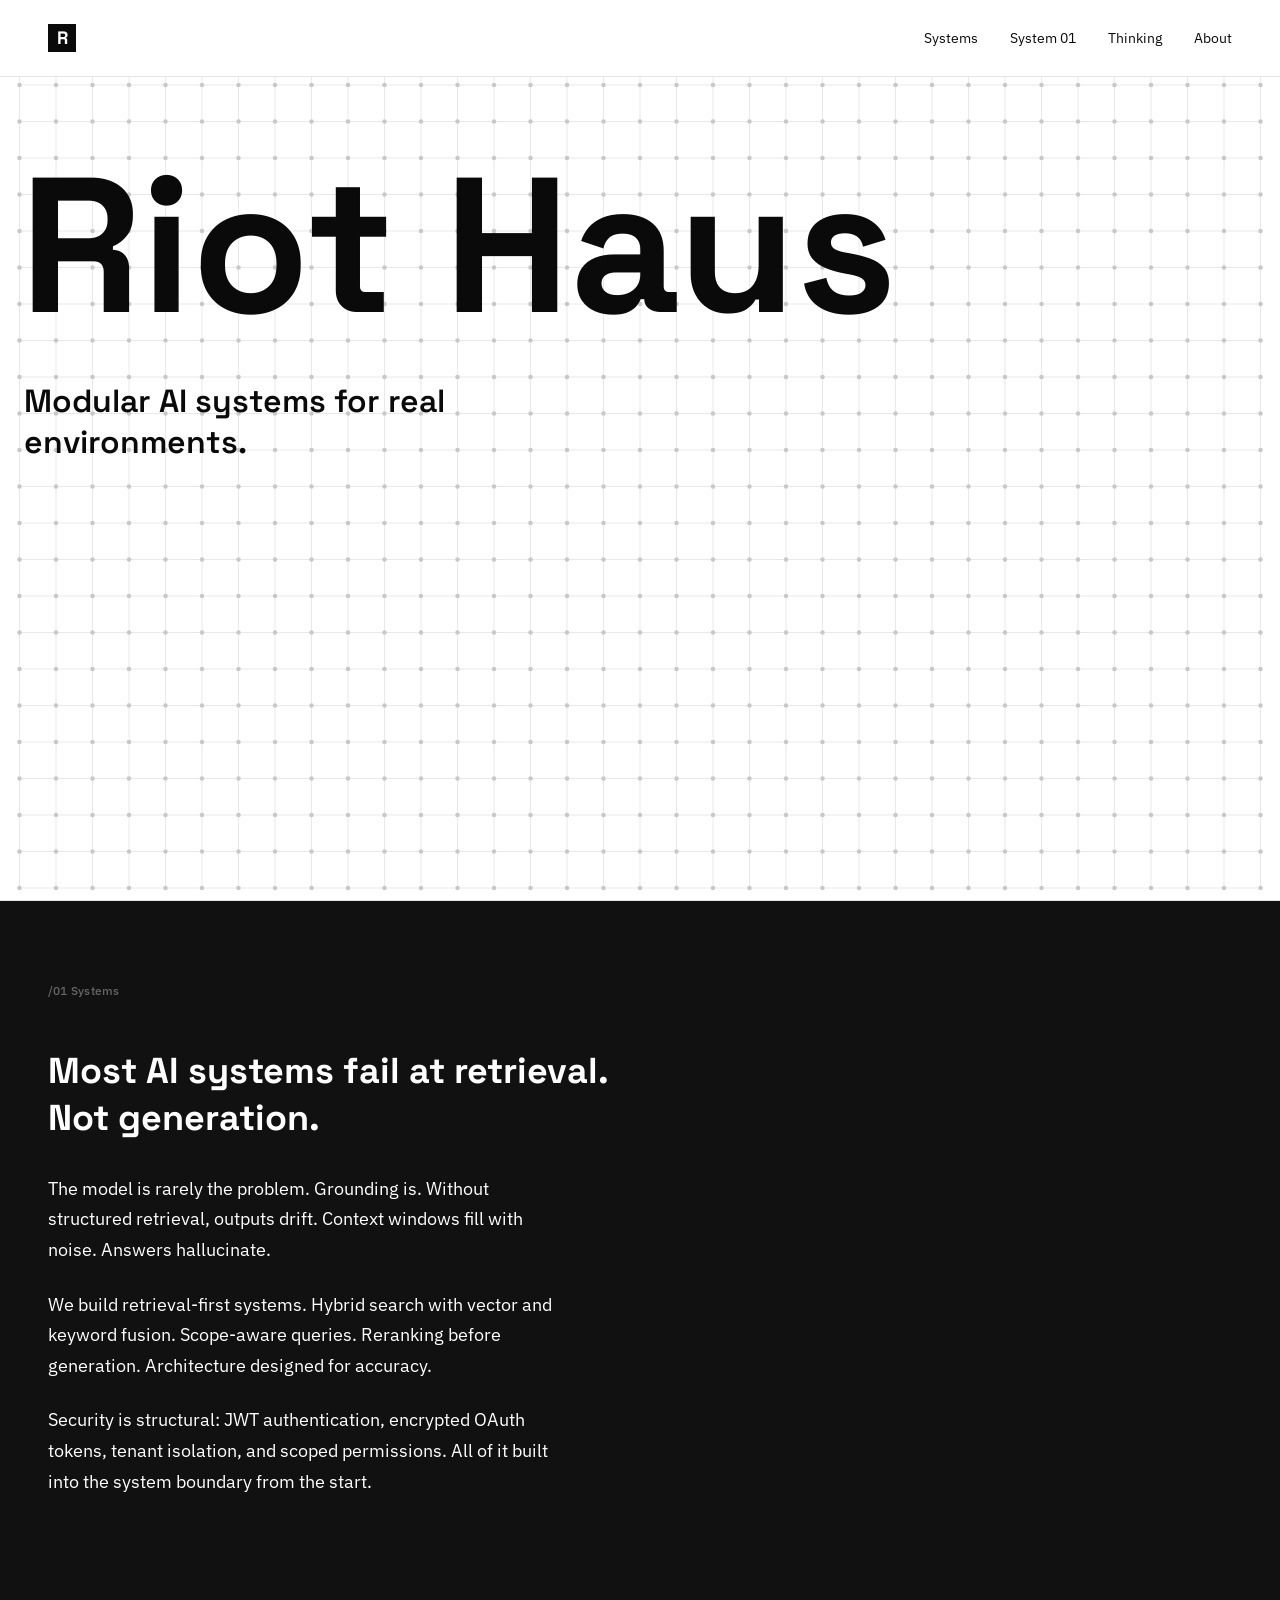
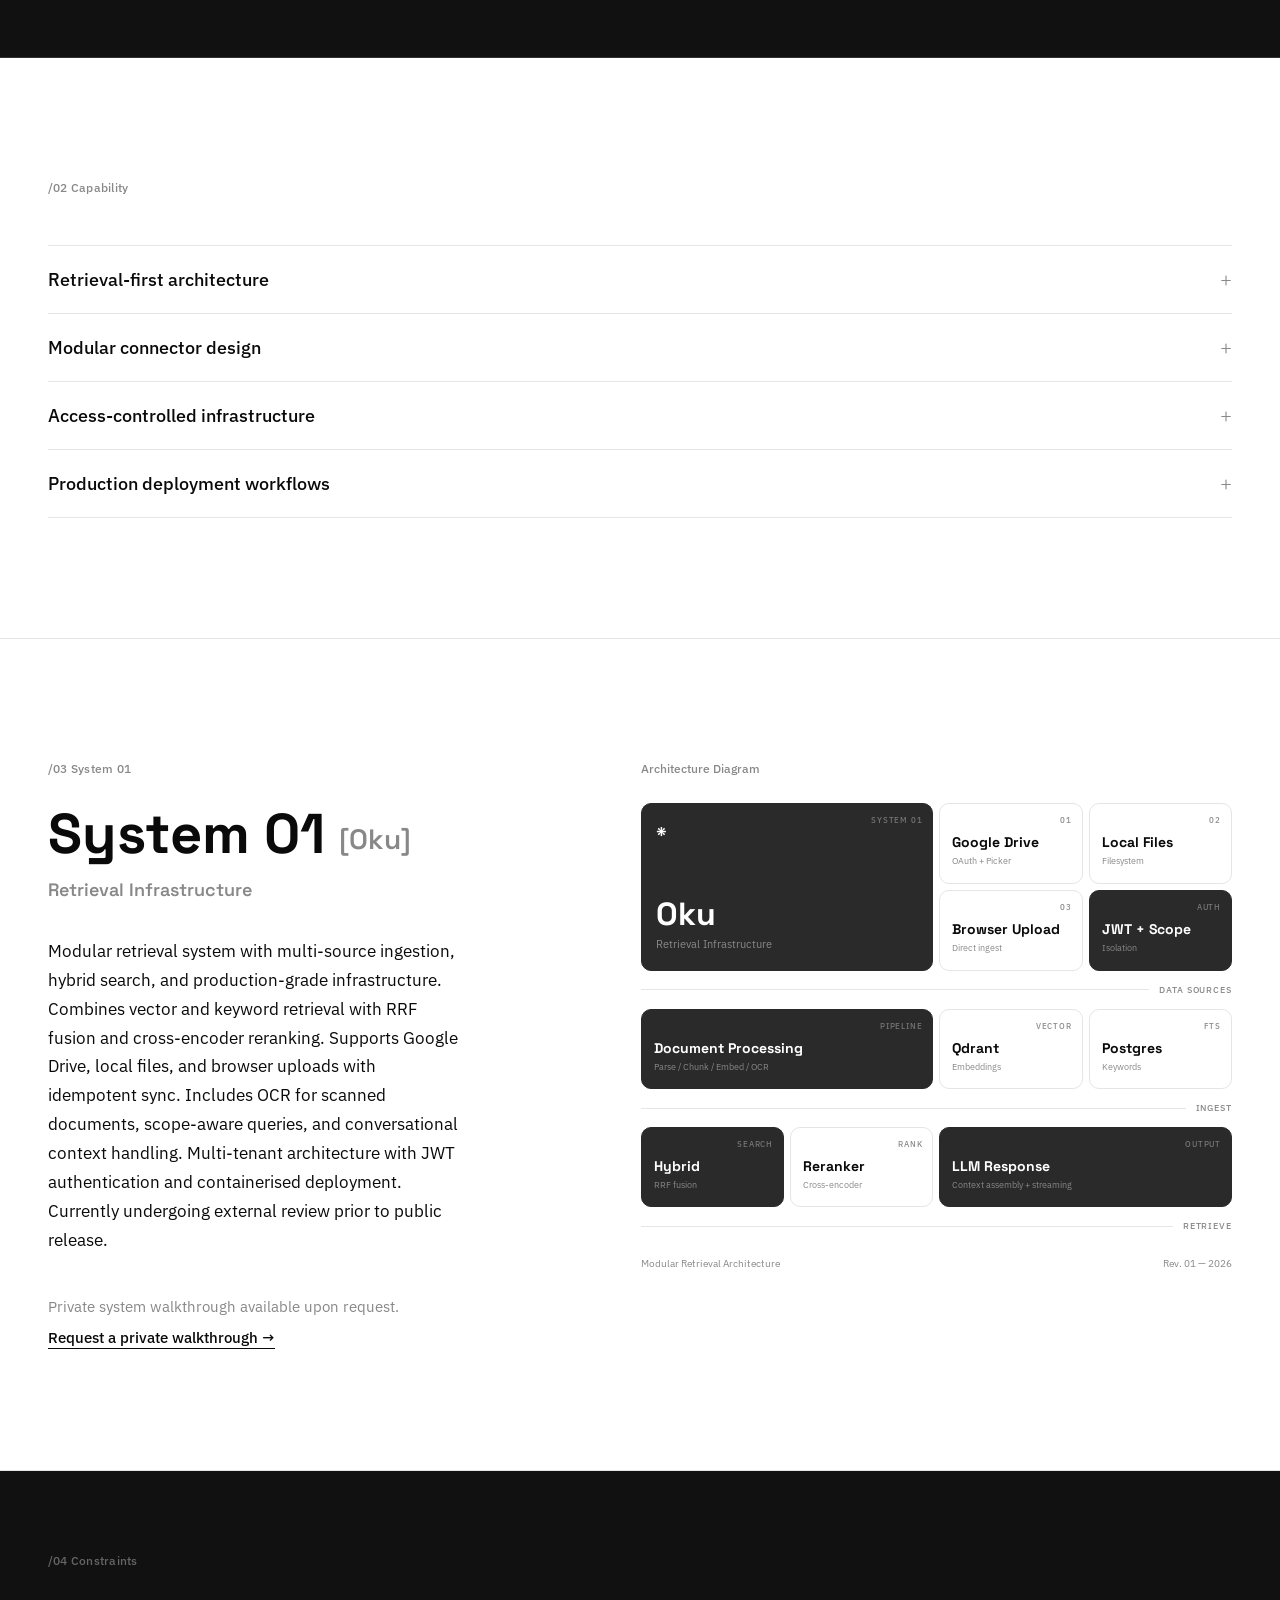
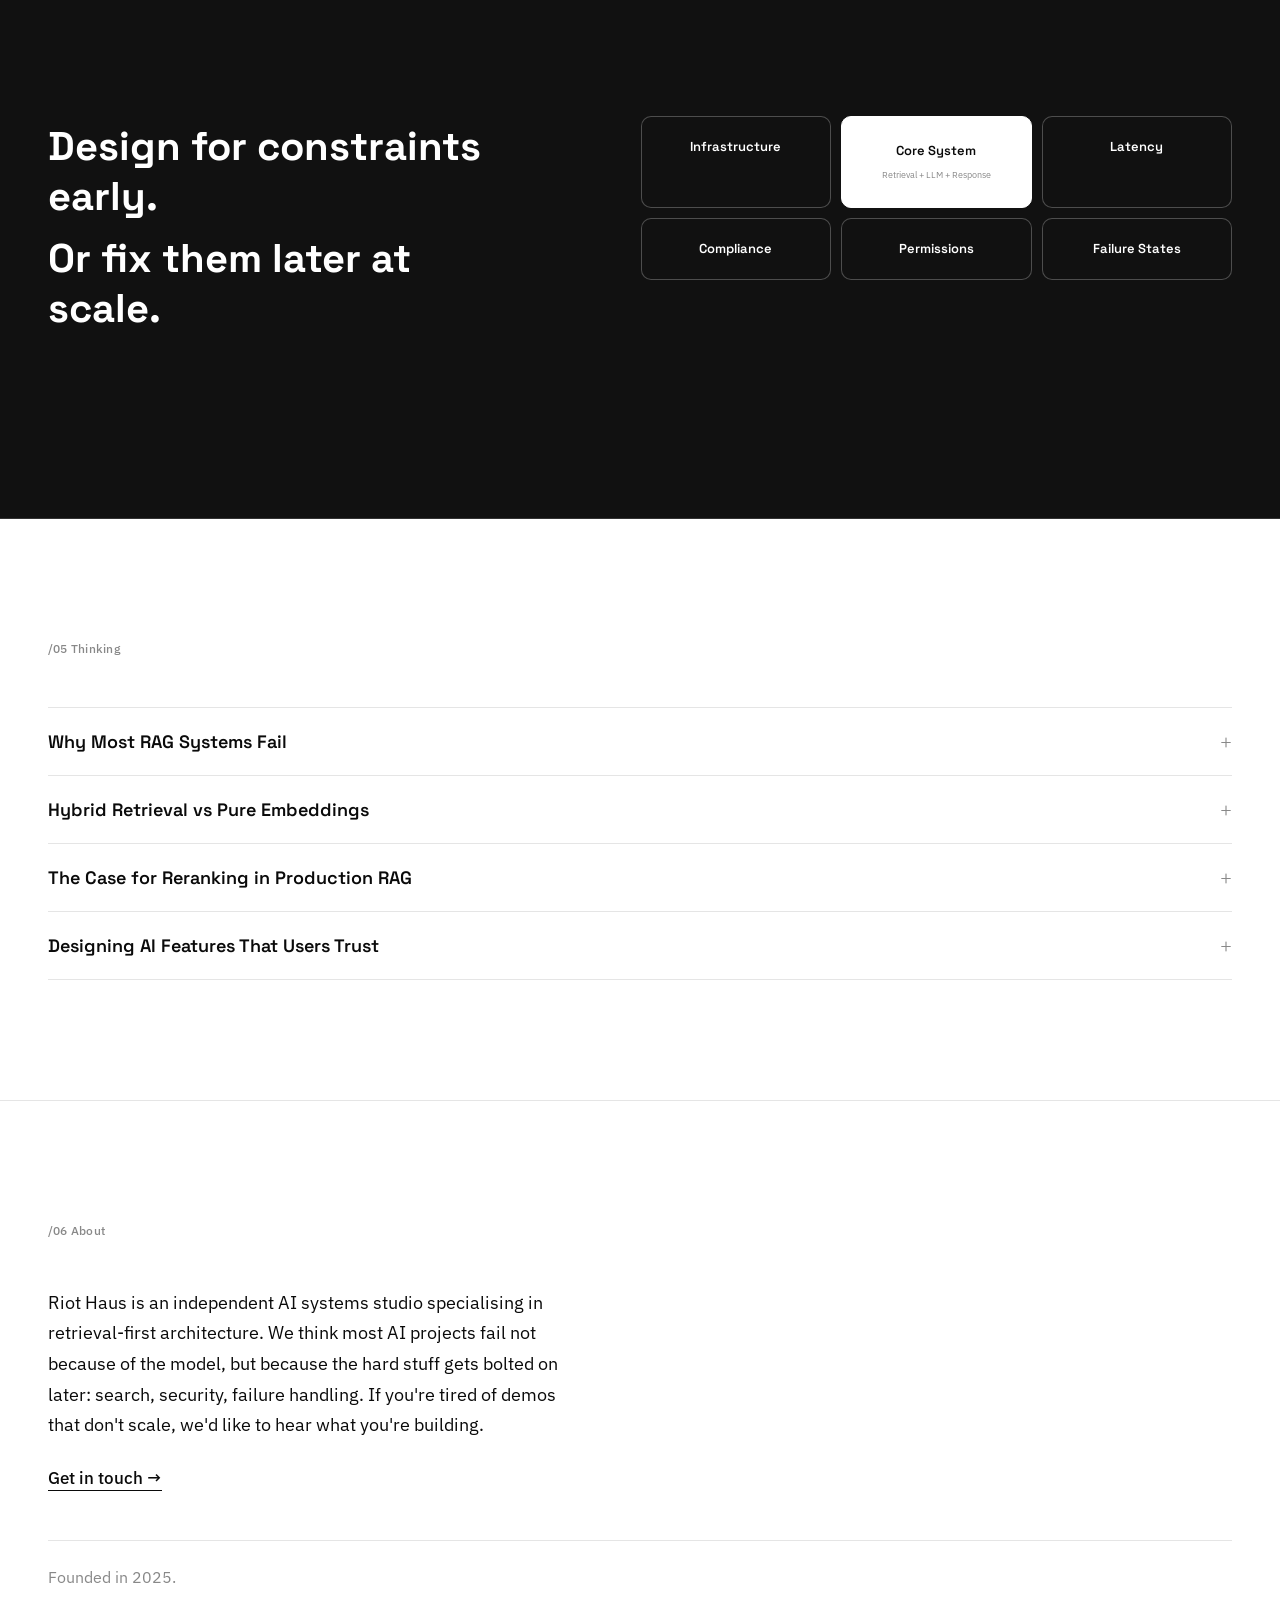
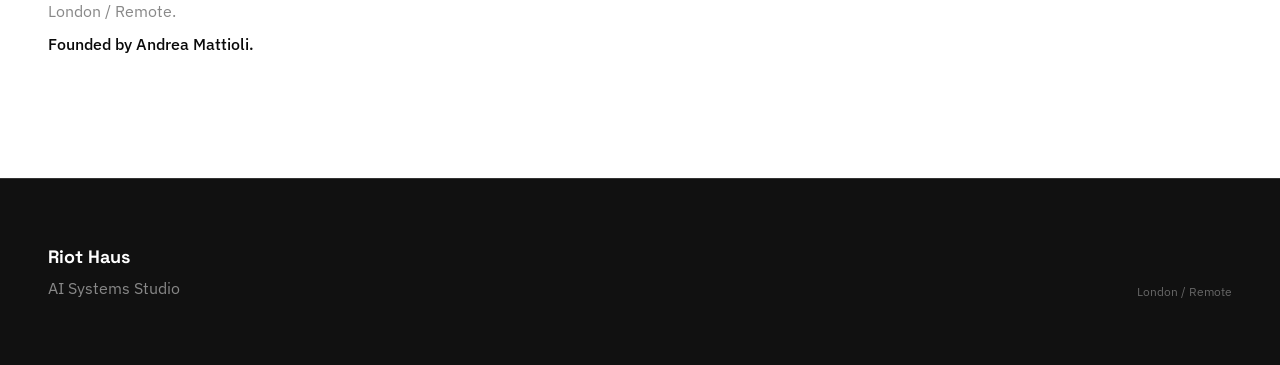
==== index.html @ 40be7f24 "Add logomark to mobile menu overlay Display the R logomark at the top of the fullscreen mobile menu." ====
<!DOCTYPE html>
<html lang="en">
<head>
    <meta charset="UTF-8">
    <meta name="viewport" content="width=device-width, initial-scale=1.0">
    <title>Riot Haus — AI Systems Studio</title>
    <meta name="description" content="Riot Haus is an independent AI systems studio focused on retrieval-first architecture and production deployment.">
    <link rel="icon" type="image/svg+xml" href="favicon.svg">
    <link rel="preconnect" href="https://fonts.googleapis.com">
    <link rel="preconnect" href="https://fonts.gstatic.com" crossorigin>
    <link href="https://fonts.googleapis.com/css2?family=IBM+Plex+Sans:wght@400;500&family=Space+Grotesk:wght@600;700&display=swap" rel="stylesheet">
    <style>
        *, *::before, *::after {
            margin: 0;
            padding: 0;
            box-sizing: border-box;
        }

        :root {
            --white: #ffffff;
            --off-white: #fafafa;
            --black: #0a0a0a;
            --dark: #111111;
            --gray-light: #e5e5e5;
            --gray-mid: #888888;
            --gray-dark: #666666;
            --font-headline: 'Space Grotesk', sans-serif;
            --font-body: 'IBM Plex Sans', sans-serif;
        }

        html {
            font-size: 16px;
            -webkit-font-smoothing: antialiased;
            -moz-osx-font-smoothing: grayscale;
        }

        body {
            font-family: var(--font-body);
            font-weight: 400;
            line-height: 1.6;
            color: var(--black);
            background: var(--white);
            -webkit-tap-highlight-color: transparent;
        }

        /* Navigation */
        nav {
            position: fixed;
            top: 0;
            left: 0;
            right: 0;
            z-index: 100;
            display: flex;
            justify-content: space-between;
            align-items: center;
            padding: 24px 48px;
            background: var(--white);
            border-bottom: 1px solid var(--gray-light);
        }

        .nav-logo {
            text-decoration: none;
            display: flex;
            align-items: center;
        }

        .nav-logo-icon {
            display: flex;
            align-items: center;
            justify-content: center;
            width: 28px;
            height: 28px;
            background: var(--black);
            color: var(--white);
            font-family: var(--font-headline);
            font-weight: 700;
            font-size: 1.125rem;
        }

        .nav-links {
            display: flex;
            gap: 32px;
        }

        .nav-links a {
            font-family: var(--font-body);
            font-weight: 400;
            font-size: 0.875rem;
            color: var(--black);
            text-decoration: none;
            position: relative;
        }

        .nav-links a::after {
            content: '';
            position: absolute;
            bottom: -2px;
            left: 0;
            width: 0;
            height: 1px;
            background: var(--black);
            transition: width 0.2s ease;
        }

        .nav-links a:hover::after {
            width: 100%;
        }

        /* Hamburger Menu */
        .nav-burger {
            display: none;
            flex-direction: column;
            justify-content: center;
            gap: 5px;
            width: 24px;
            height: 24px;
            cursor: pointer;
            z-index: 101;
        }

        .nav-burger span {
            display: block;
            width: 100%;
            height: 2px;
            background: var(--black);
            transition: transform 0.2s ease, opacity 0.2s ease;
        }

        .nav-burger.is-open span:nth-child(1) {
            transform: rotate(45deg) translate(5px, 5px);
        }

        .nav-burger.is-open span:nth-child(2) {
            opacity: 0;
        }

        .nav-burger.is-open span:nth-child(3) {
            transform: rotate(-45deg) translate(5px, -5px);
        }

        .nav-links-logo {
            display: none;
        }

        /* Sections */
        section {
            padding: 120px 48px;
        }

        .section-light {
            background: var(--white);
            color: var(--black);
        }

        .section-dark {
            background: var(--dark);
            color: var(--white);
            padding: 80px 48px;
        }

        .section-dark--systems {
            padding-bottom: 160px;
        }

        .section-number {
            font-family: var(--font-body);
            font-size: 0.75rem;
            font-weight: 500;
            color: var(--gray-mid);
            margin-bottom: 48px;
            letter-spacing: 0.02em;
        }

        .section-dark .section-number {
            color: var(--gray-dark);
        }

        /* Hero */
        .hero {
            min-height: 100vh;
            padding-top: 160px;
            padding-left: 24px;
            padding-right: 24px;
            padding-bottom: 120px;
            display: flex;
            flex-direction: column;
            justify-content: flex-start;
            position: relative;
            overflow: hidden;
        }

        .dot-grid {
            position: absolute;
            inset: 0;
            width: 100%;
            height: 100%;
            pointer-events: none;
            z-index: 0;
        }

        .dot-grid canvas {
            width: 100%;
            height: 100%;
        }

        .hero-content {
            position: relative;
            z-index: 1;
        }

        .hero-title {
            font-family: var(--font-headline);
            font-weight: 700;
            font-size: clamp(4.5rem, 15vw, 12rem);
            line-height: 0.9;
            margin-bottom: 48px;
            margin-left: -4px;
        }

        .hero-subtitle {
            font-family: var(--font-headline);
            font-weight: 600;
            font-size: clamp(1.25rem, 2.5vw, 2rem);
            line-height: 1.3;
            max-width: 540px;
        }

        /* Section titles */
        .section-title {
            font-family: var(--font-headline);
            font-weight: 700;
            font-size: clamp(1.75rem, 3vw, 2.25rem);
            line-height: 1.3;
            margin-bottom: 32px;
            max-width: 600px;
        }

        .section-text {
            font-size: 1.125rem;
            line-height: 1.7;
            max-width: 520px;
            margin-bottom: 24px;
        }

        .section-text:last-child {
            margin-bottom: 0;
        }

        /* Divider */
        .divider {
            width: 100%;
            height: 1px;
            background: var(--gray-light);
        }

        .divider-dark {
            background: #333;
        }

        /* Capability list / Accordion */
        .capability-list {
            list-style: none;
            display: flex;
            flex-direction: column;
        }

        .capability-item {
            border-bottom: 1px solid var(--gray-light);
        }

        .capability-item:first-child {
            border-top: 1px solid var(--gray-light);
        }

        .capability-header {
            display: flex;
            justify-content: space-between;
            align-items: center;
            padding: 20px 0;
            cursor: pointer;
            font-family: var(--font-body);
            font-size: 1.125rem;
            font-weight: 500;
            color: var(--black);
            background: none;
            border: none;
            width: 100%;
            text-align: left;
        }

        .capability-header:hover {
            color: var(--gray-dark);
        }

        .capability-toggle {
            font-family: var(--font-body);
            font-size: 1.25rem;
            font-weight: 300;
            color: var(--gray-mid);
            transition: transform 0.2s ease;
        }

        .capability-item.is-open .capability-toggle {
            transform: rotate(45deg);
        }

        .capability-content {
            max-height: 0;
            overflow: hidden;
            transition: max-height 0.3s ease;
        }

        .capability-item.is-open .capability-content {
            max-height: 200px;
        }

        .capability-text {
            padding-bottom: 20px;
            max-width: 560px;
        }

        .capability-text p {
            font-family: var(--font-body);
            font-size: 1.125rem;
            font-weight: 400;
            color: var(--gray-dark);
            line-height: 1.6;
            margin-bottom: 8px;
        }

        .capability-text p:last-child {
            margin-bottom: 0;
        }

        /* System 01 */
        .system-section {
            display: grid;
            grid-template-columns: 1fr 1.2fr;
            gap: 100px;
            align-items: flex-start;
        }

        .system-content {
            padding-top: 0;
        }

        .system-content .section-number {
            margin-bottom: 24px;
        }

        .system-header {
            margin-bottom: 16px;
        }

        .system-label {
            font-family: var(--font-body);
            font-size: 0.875rem;
            font-weight: 500;
            color: var(--gray-mid);
            margin-bottom: 8px;
        }

        .system-title {
            font-family: var(--font-headline);
            font-weight: 700;
            font-size: clamp(2.5rem, 5vw, 3.5rem);
            line-height: 1.1;
        }

        .system-title-tag {
            font-weight: 600;
            font-size: 0.5em;
            color: var(--gray-mid);
            vertical-align: middle;
        }

        .system-subtitle {
            font-family: var(--font-headline);
            font-weight: 600;
            font-size: 1.125rem;
            color: var(--gray-mid);
            margin-top: 12px;
        }

        .system-description {
            font-size: 1.0625rem;
            line-height: 1.7;
            max-width: 420px;
            margin-top: 32px;
        }

        /* Architecture Diagram */
        .architecture {
            margin: 0;
        }

        .architecture-label {
            font-family: var(--font-body);
            font-size: 0.75rem;
            font-weight: 500;
            color: var(--gray-mid);
            margin-bottom: 24px;
        }

        .architecture-diagram {
            display: grid;
            grid-template-columns: 1fr 1fr 1fr 1fr;
            grid-template-rows: auto auto auto auto auto auto auto;
            gap: 6px;
            width: 100%;
        }

        .arch-module {
            border: 1.5px solid var(--gray-light);
            padding: 14px 12px;
            display: flex;
            flex-direction: column;
            justify-content: space-between;
            min-height: 80px;
            background: var(--white);
            border-radius: 10px;
            position: relative;
            transition: box-shadow 0.2s ease;
        }

        .arch-module:hover {
            box-shadow: 0 3px 8px rgba(0, 0, 0, 0.38);
        }

        .arch-module-header {
            font-family: var(--font-body);
            font-size: 0.5rem;
            font-weight: 500;
            text-transform: uppercase;
            letter-spacing: 0.1em;
            color: var(--gray-mid);
            position: absolute;
            top: 10px;
            right: 10px;
        }

        .arch-module-title {
            font-family: var(--font-headline);
            font-size: 0.875rem;
            font-weight: 700;
            line-height: 1.2;
            margin-top: auto;
        }

        .arch-module-sub {
            font-family: var(--font-body);
            font-size: 0.5625rem;
            color: var(--gray-mid);
            margin-top: 3px;
        }

        .arch-module--accent {
            background: #2a2a2a;
            color: var(--white);
            border-color: #2a2a2a;
        }

        .arch-module--accent .arch-module-header {
            color: #777;
        }

        .arch-module--accent .arch-module-sub {
            color: #888;
        }

        .arch-module--dark {
            background: #2a2a2a;
            color: var(--white);
            border-color: #2a2a2a;
        }

        .arch-module--dark .arch-module-header {
            color: #777;
        }

        .arch-module--dark .arch-module-sub {
            color: #888;
        }

        /* Tooltip for architecture modules */
        .arch-module[data-tooltip] {
            cursor: pointer;
        }

        .arch-module[data-tooltip]::after {
            content: attr(data-tooltip);
            position: absolute;
            bottom: calc(100% + 8px);
            left: 50%;
            transform: translateX(-50%);
            background: var(--black);
            color: var(--white);
            font-family: var(--font-body);
            font-size: 0.6875rem;
            font-weight: 400;
            line-height: 1.4;
            padding: 10px 12px;
            border-radius: 6px;
            width: max-content;
            max-width: 220px;
            opacity: 0;
            visibility: hidden;
            transition: opacity 0.2s ease, visibility 0.2s ease;
            z-index: 10;
            pointer-events: none;
            box-shadow: 0 3px 8px rgba(0, 0, 0, 0.38);
        }

        .arch-module[data-tooltip]:hover::after {
            opacity: 1;
            visibility: visible;
        }

        .arch-module--wide {
            grid-column: span 2;
        }

        .arch-module--tall {
            grid-row: span 2;
            min-height: 168px;
        }

        .arch-module--feature {
            grid-column: span 2;
            grid-row: span 2;
            min-height: 168px;
            padding: 16px 14px;
        }

        .arch-module--feature .arch-module-detail {
            font-family: var(--font-headline);
            font-size: 1.25rem;
            font-weight: 700;
            position: absolute;
            top: 14px;
            left: 14px;
        }

        .arch-module--feature .arch-module-title {
            font-size: 2rem;
            line-height: 1;
        }

        .arch-module--feature .arch-module-sub {
            font-size: 0.6875rem;
            margin-top: 6px;
        }

        .arch-flow {
            display: flex;
            align-items: center;
            justify-content: flex-end;
            font-family: var(--font-body);
            font-size: 0.5625rem;
            font-weight: 500;
            text-transform: uppercase;
            letter-spacing: 0.1em;
            color: var(--gray-mid);
            grid-column: span 4;
            padding: 6px 0;
            gap: 10px;
        }

        .arch-flow::before {
            content: '';
            flex: 1;
            height: 1px;
            background: var(--gray-light);
        }

        .architecture-meta {
            display: flex;
            justify-content: space-between;
            align-items: center;
            margin-top: 16px;
            width: 100%;
        }

        .architecture-meta span {
            font-family: var(--font-body);
            font-size: 0.625rem;
            font-weight: 400;
            color: var(--gray-mid);
        }

        .system-cta {
            margin-top: 40px;
        }

        .system-cta p {
            font-size: 0.9375rem;
            color: var(--gray-mid);
            margin-bottom: 6px;
        }

        .system-cta a {
            font-family: var(--font-body);
            font-size: 0.9375rem;
            font-weight: 500;
            color: var(--black);
            text-decoration: none;
            position: relative;
        }

        .system-cta a::after {
            content: '';
            position: absolute;
            bottom: -2px;
            left: 0;
            width: 100%;
            height: 1px;
            background: var(--black);
        }

        .system-cta a:hover {
            color: var(--gray-dark);
        }

        /* Constraints Section */
        .constraints-section {
            display: grid;
            grid-template-columns: 1fr 1.2fr;
            gap: 100px;
            align-items: center;
            min-height: 420px;
        }

        .constraints-text {
            padding-right: 20px;
        }

        .constraints-headline {
            font-family: var(--font-headline);
            font-weight: 700;
            font-size: clamp(1.75rem, 3.5vw, 2.5rem);
            line-height: 1.25;
            color: #fff;
        }

        .constraints-headline span {
            display: block;
            margin-top: 12px;
        }

        /* Constraints Diagram */
        .constraints-diagram {
            position: relative;
            width: 100%;
        }

        .constraints-grid {
            display: grid;
            grid-template-columns: 1fr 1fr 1fr;
            grid-template-rows: auto auto;
            gap: 10px 10px;
            position: relative;
            margin-bottom: 60px;
        }

        .constraint-box {
            border: 1.5px solid rgba(255, 255, 255, 0.25);
            padding: 20px 14px;
            text-align: center;
            background: var(--dark);
            border-radius: 10px;
            position: relative;
            z-index: 1;
        }

        .constraint-box--core {
            border: 1.5px solid var(--white);
            padding: 24px 18px;
            background: var(--white);
        }

        .constraint-box--core .constraint-label {
            color: var(--black);
        }

        .constraint-box--core .constraint-sub {
            color: var(--gray-mid);
        }

        .constraint-label {
            font-family: var(--font-headline);
            font-weight: 600;
            font-size: 0.8125rem;
            color: #fff;
        }

        .constraint-sub {
            font-family: var(--font-body);
            font-size: 0.5625rem;
            color: rgba(255, 255, 255, 0.4);
            margin-top: 6px;
        }

        /* Tooltip for constraint boxes */
        .constraint-box[data-tooltip] {
            cursor: pointer;
        }

        .constraint-box[data-tooltip]::after {
            content: attr(data-tooltip);
            position: absolute;
            top: 100%;
            left: 0;
            right: 0;
            margin-top: 24px;
            background: transparent;
            color: var(--white);
            font-family: var(--font-body);
            font-size: 0.6875rem;
            font-weight: 400;
            line-height: 1.6;
            text-align: center;
            padding: 0;
            width: auto;
            max-width: 420px;
            margin-left: auto;
            margin-right: auto;
            opacity: 0;
            visibility: hidden;
            transition: opacity 0.2s ease, visibility 0.2s ease;
            z-index: 10;
            pointer-events: none;
        }

        /* Position tooltips relative to grid, not individual boxes */
        .constraint-box {
            position: static;
        }

        .constraint-box[data-tooltip]:hover::after {
            opacity: 1;
            visibility: visible;
        }

        /* Grid positions */
        .constraint--infrastructure { grid-column: 1; grid-row: 1; }
        .constraint--core { grid-column: 2; grid-row: 1; }
        .constraint--latency { grid-column: 3; grid-row: 1; }
        .constraint--compliance { grid-column: 1; grid-row: 2; }
        .constraint--permissions { grid-column: 2; grid-row: 2; }
        .constraint--failure { grid-column: 3; grid-row: 2; }

        @media (max-width: 900px) {
            .constraints-section {
                grid-template-columns: 1fr;
                gap: 48px;
            }

            .constraints-text {
                padding-right: 0;
            }
        }


        /* Thinking */
        .thinking-list {
            list-style: none;
            display: flex;
            flex-direction: column;
        }

        .thinking-item {
            border-bottom: 1px solid var(--gray-light);
        }

        .thinking-item:first-child {
            border-top: 1px solid var(--gray-light);
        }

        .thinking-header {
            display: flex;
            justify-content: space-between;
            align-items: center;
            padding: 20px 0;
            cursor: pointer;
            font-family: var(--font-headline);
            font-size: 1.125rem;
            font-weight: 600;
            color: var(--black);
            background: none;
            border: none;
            width: 100%;
            text-align: left;
        }

        .thinking-header:hover {
            color: var(--gray-dark);
        }

        .thinking-toggle {
            font-family: var(--font-body);
            font-size: 1.25rem;
            font-weight: 300;
            color: var(--gray-mid);
            transition: transform 0.2s ease;
        }

        .thinking-item.is-open .thinking-toggle {
            transform: rotate(45deg);
        }

        .thinking-content {
            max-height: 0;
            overflow: hidden;
            transition: max-height 0.3s ease;
        }

        .thinking-item.is-open .thinking-content {
            max-height: 300px;
        }

        .thinking-text {
            padding-bottom: 24px;
            max-width: 560px;
        }

        .thinking-text p {
            font-family: var(--font-body);
            font-size: 1.125rem;
            font-weight: 400;
            color: var(--gray-dark);
            line-height: 1.6;
            margin-bottom: 16px;
        }

        .thinking-cta {
            display: inline-block;
            font-family: var(--font-body);
            font-size: 1rem;
            font-weight: 500;
            color: var(--black);
            text-decoration: none;
            position: relative;
        }

        .thinking-cta::after {
            content: '';
            position: absolute;
            bottom: -2px;
            left: 0;
            width: 100%;
            height: 1px;
            background: var(--black);
        }

        .thinking-cta:hover {
            color: var(--gray-dark);
        }

        /* About */
        .about-text {
            font-size: 1.125rem;
            line-height: 1.7;
            max-width: 520px;
            margin-bottom: 24px;
        }

        .about-cta {
            margin-top: 24px;
        }

        .about-cta a {
            font-family: var(--font-body);
            font-size: 1.0625rem;
            font-weight: 500;
            color: var(--black);
            text-decoration: none;
            position: relative;
        }

        .about-cta a::after {
            content: '';
            position: absolute;
            bottom: -2px;
            left: 0;
            width: 100%;
            height: 1px;
            background: var(--black);
        }

        .about-cta a:hover {
            color: var(--gray-dark);
        }

        .about-meta {
            margin-top: 48px;
            padding-top: 24px;
            border-top: 1px solid var(--gray-light);
        }

        .about-meta p {
            font-size: 1rem;
            color: var(--gray-mid);
            margin-bottom: 8px;
        }

        .about-meta p:last-child {
            margin-bottom: 0;
            color: var(--black);
            font-weight: 500;
        }

        /* Footer */
        footer {
            background: var(--dark);
            color: var(--white);
            padding: 64px 48px;
            border-top: 1px solid #333;
        }

        .footer-content {
            display: flex;
            justify-content: space-between;
            align-items: flex-end;
        }

        .footer-brand {
            display: flex;
            flex-direction: column;
            gap: 4px;
        }

        .footer-title {
            font-family: var(--font-headline);
            font-weight: 700;
            font-size: 1.125rem;
        }

        .footer-subtitle {
            font-family: var(--font-body);
            font-size: 1rem;
            color: var(--gray-mid);
        }

        .footer-location {
            font-family: var(--font-body);
            font-size: 0.75rem;
            color: var(--gray-dark);
            margin-top: 8px;
        }

        .footer-tagline {
            font-family: var(--font-body);
            font-size: 0.75rem;
            color: var(--gray-dark);
        }

        /* Responsive - Tablet */
        @media (max-width: 768px) {
            nav {
                padding: 16px 20px;
            }

            .nav-burger {
                display: flex;
            }

            .nav-links {
                position: fixed;
                top: 0;
                left: 0;
                right: 0;
                bottom: 0;
                flex-direction: column;
                justify-content: center;
                align-items: center;
                gap: 32px;
                background: var(--white);
                opacity: 0;
                visibility: hidden;
                transition: opacity 0.3s ease, visibility 0.3s ease;
                z-index: 100;
            }

            .nav-links.is-open {
                opacity: 1;
                visibility: visible;
            }

            .nav-links-logo {
                display: flex;
                align-items: center;
                justify-content: center;
                width: 48px;
                height: 48px;
                background: var(--black);
                color: var(--white);
                font-family: var(--font-headline);
                font-weight: 700;
                font-size: 1.75rem;
                position: absolute;
                top: 40px;
            }

            .nav-links a {
                font-size: 3rem;
            }

            .nav-links a::after {
                display: none;
            }

            /* Hide asterisk on mobile */
            .arch-module--feature .arch-module-detail {
                display: none;
            }

            section {
                padding: 60px 20px;
            }

            .section-dark {
                padding: 50px 20px;
            }

            .section-dark--systems {
                padding-bottom: 80px;
            }

            .section-number {
                margin-bottom: 32px;
            }

            .hero {
                padding-top: 100px;
                padding-left: 20px;
                padding-right: 20px;
                padding-bottom: 60px;
                min-height: 100vh;
            }

            .hero-title {
                margin-bottom: 32px;
            }

            .system-section {
                grid-template-columns: 1fr;
                gap: 48px;
            }

            .system-content {
                padding-top: 0;
            }

            .system-description {
                max-width: 100%;
            }

            .architecture-diagram {
                grid-template-columns: 1fr 1fr;
                max-width: 100%;
            }

            .arch-module--wide,
            .arch-module--feature {
                grid-column: span 2;
            }

            .arch-module--tall,
            .arch-module--feature {
                grid-row: span 1;
                min-height: 100px;
            }

            .arch-module--feature .arch-module-title {
                font-size: 1.5rem;
            }

            .arch-flow {
                grid-column: span 2;
            }

            .architecture-meta {
                max-width: 100%;
            }

            /* Disable hover tooltips on mobile, enable click-based */
            .arch-module[data-tooltip]:hover::after,
            .constraint-box[data-tooltip]:hover::after {
                opacity: 0;
                visibility: hidden;
            }

            .arch-module[data-tooltip].tooltip-visible::after,
            .constraint-box[data-tooltip].tooltip-visible::after {
                opacity: 1;
                visibility: visible;
                z-index: 100;
            }

            /* Ensure tooltips aren't clipped */
            .constraints-diagram,
            .constraints-grid {
                overflow: visible;
            }

            /* More space for tooltips on mobile */
            .constraints-grid {
                margin-bottom: 80px;
            }

            .constraint-box[data-tooltip]::after {
                margin-top: 32px;
            }


            .thinking-header span:first-child {
                font-size: 1rem;
            }

            .capability-header {
                font-size: 1rem;
            }

            footer {
                padding: 40px 20px;
            }

            .footer-content {
                flex-direction: column;
                align-items: flex-start;
                gap: 16px;
            }
        }

        /* Responsive - Mobile */
        @media (max-width: 480px) {
            nav {
                padding: 14px 16px;
            }

            .nav-logo-icon {
                width: 24px;
                height: 24px;
                font-size: 0.9375rem;
            }

            .nav-links {
                gap: 12px;
            }

            .nav-links a {
                font-size: 2.5rem;
            }

            section {
                padding: 48px 16px;
            }

            .section-dark {
                padding: 40px 16px;
            }

            .hero {
                padding-top: 100px;
                padding-left: 16px;
                padding-right: 16px;
                padding-bottom: 48px;
                min-height: 100vh;
            }

            .hero-title {
                font-size: 3.5rem;
                margin-bottom: 24px;
            }

            .hero-subtitle {
                font-size: 1.125rem;
            }

            .section-title {
                font-size: 1.5rem;
            }

            .section-text {
                font-size: 0.9375rem;
            }

            .system-title {
                font-size: 2rem;
            }

            .system-description {
                font-size: 0.875rem;
            }

            .architecture-diagram {
                grid-template-columns: 1fr;
                gap: 4px;
            }

            .arch-module {
                min-height: 60px;
                padding: 12px 10px;
            }

            .arch-module--wide,
            .arch-module--feature {
                grid-column: span 1;
            }

            .arch-module--feature {
                min-height: 80px;
            }

            .arch-module--feature .arch-module-title {
                font-size: 1.25rem;
            }

            .arch-flow {
                grid-column: span 1;
                font-size: 0.5rem;
            }

            .constraints-headline {
                font-size: 1.5rem;
            }

            .constraints-grid {
                grid-template-columns: 1fr 1fr;
                grid-template-rows: auto auto auto;
                gap: 6px;
            }

            .constraint-box {
                padding: 14px 10px;
            }

            .constraint-label {
                font-size: 0.6875rem;
            }

            /* Mobile layout: Core System at top */
            .constraint--core {
                grid-column: 1 / -1;
                grid-row: 1;
            }

            .constraint--infrastructure {
                grid-column: 1;
                grid-row: 2;
            }

            .constraint--latency {
                grid-column: 2;
                grid-row: 2;
            }

            .constraint--compliance {
                grid-column: 1;
                grid-row: 3;
            }

            .constraint--permissions {
                grid-column: 2;
                grid-row: 3;
            }

            .constraint--failure {
                grid-column: 1 / -1;
                grid-row: 4;
            }

            .thinking-header {
                padding: 16px 0;
            }

            .thinking-header span:first-child {
                font-size: 0.9375rem;
            }

            /* Fix accordion - ensure it stays closed by default */
            .thinking-item.is-open .thinking-content {
                max-height: 400px;
            }

            .thinking-text p {
                font-size: 0.875rem;
            }

            .capability-header {
                padding: 16px 0;
                font-size: 0.9375rem;
            }

            .capability-text p {
                font-size: 0.875rem;
            }

            .about-text {
                font-size: 0.9375rem;
            }

            .about-meta p {
                font-size: 0.8125rem;
            }

            footer {
                padding: 32px 16px;
            }
        }
    </style>
</head>
<body>
    <nav>
        <a href="#" class="nav-logo"><span class="nav-logo-icon">R</span></a>
        <div class="nav-links">
            <span class="nav-links-logo">R</span>
            <a href="#systems">Systems</a>
            <a href="#system-01">System 01</a>
            <a href="#thinking">Thinking</a>
            <a href="#about">About</a>
        </div>
        <div class="nav-burger" onclick="toggleMobileMenu()">
            <span></span>
            <span></span>
            <span></span>
        </div>
    </nav>

    <section class="hero section-light">
        <div class="dot-grid">
            <canvas id="dotCanvas"></canvas>
        </div>
        <div class="hero-content">
            <h1 class="hero-title">Riot Haus</h1>
            <p class="hero-subtitle">Modular AI systems for real environments.</p>
        </div>
    </section>

    <div class="divider"></div>

    <section id="systems" class="section-dark section-dark--systems">
        <p class="section-number">/01 Systems</p>
        <h2 class="section-title">Most AI systems fail at retrieval.<br>Not generation.</h2>
        <p class="section-text">The model is rarely the problem. Grounding is. Without structured retrieval, outputs drift. Context windows fill with noise. Answers hallucinate.</p>
        <p class="section-text">We build retrieval-first systems. Hybrid search with vector and keyword fusion. Scope-aware queries. Reranking before generation. Architecture designed for accuracy.</p>
        <p class="section-text">Security is structural: JWT authentication, encrypted OAuth tokens, tenant isolation, and scoped permissions. All of it built into the system boundary from the start.</p>
    </section>

    <div class="divider divider-dark"></div>

    <section class="section-light">
        <p class="section-number">/02 Capability</p>
        <ul class="capability-list">
            <li class="capability-item">
                <button class="capability-header" onclick="this.parentElement.classList.toggle('is-open')">
                    <span>Retrieval-first architecture</span>
                    <span class="capability-toggle">+</span>
                </button>
                <div class="capability-content">
                    <div class="capability-text">
                        <p>Design retrieval as a primary system layer, not a downstream add-on.</p>
                        <p>Vector + keyword strategies are structured before model invocation to ensure grounded outputs.</p>
                    </div>
                </div>
            </li>
            <li class="capability-item">
                <button class="capability-header" onclick="this.parentElement.classList.toggle('is-open')">
                    <span>Modular connector design</span>
                    <span class="capability-toggle">+</span>
                </button>
                <div class="capability-content">
                    <div class="capability-text">
                        <p>Data sources are abstracted as interchangeable connectors.</p>
                        <p>New integrations can be introduced without restructuring the core system.</p>
                    </div>
                </div>
            </li>
            <li class="capability-item">
                <button class="capability-header" onclick="this.parentElement.classList.toggle('is-open')">
                    <span>Access-controlled infrastructure</span>
                    <span class="capability-toggle">+</span>
                </button>
                <div class="capability-content">
                    <div class="capability-text">
                        <p>Permissions, scopes, and identity layers are isolated and enforced at the system boundary.</p>
                        <p>Security constraints are treated as architectural inputs, not compliance afterthoughts.</p>
                    </div>
                </div>
            </li>
            <li class="capability-item">
                <button class="capability-header" onclick="this.parentElement.classList.toggle('is-open')">
                    <span>Production deployment workflows</span>
                    <span class="capability-toggle">+</span>
                </button>
                <div class="capability-content">
                    <div class="capability-text">
                        <p>Systems are containerised, versioned, and deployed with environment separation.</p>
                        <p>Infrastructure decisions account for latency, monitoring, and failure recovery.</p>
                    </div>
                </div>
            </li>
        </ul>
    </section>

    <div class="divider"></div>

    <section id="system-01" class="section-light">
        <div class="system-section">
            <div class="system-content">
                <p class="section-number">/03 System 01</p>
                <div class="system-header">
                    <h2 class="system-title">System 01 <span class="system-title-tag">[Oku]</span></h2>
                    <p class="system-subtitle">Retrieval Infrastructure</p>
                </div>
                <p class="system-description">Modular retrieval system with multi-source ingestion, hybrid search, and production-grade infrastructure. Combines vector and keyword retrieval with RRF fusion and cross-encoder reranking. Supports Google Drive, local files, and browser uploads with idempotent sync. Includes OCR for scanned documents, scope-aware queries, and conversational context handling. Multi-tenant architecture with JWT authentication and containerised deployment. Currently undergoing external review prior to public release.</p>

                <div class="system-cta">
                    <p>Private system walkthrough available upon request.</p>
                    <a href="mailto:hello@riothaus.com">Request a private walkthrough →</a>
                </div>
            </div>

            <div class="architecture">
                <p class="architecture-label">Architecture Diagram</p>
                <div class="architecture-diagram">
                    <!-- Row 1: Feature + Connectors -->
                    <div class="arch-module arch-module--feature arch-module--accent" data-tooltip="Production-grade retrieval system with hybrid search, multi-source ingestion, and tenant isolation.">
                        <div class="arch-module-detail">*</div>
                        <div class="arch-module-header">System 01</div>
                        <div class="arch-module-title">Oku</div>
                        <div class="arch-module-sub">Retrieval Infrastructure</div>
                    </div>
                    <div class="arch-module" data-tooltip="OAuth 2.0 integration with Google Picker API. Supports folder selection, incremental sync, and encrypted token storage.">
                        <div class="arch-module-header">01</div>
                        <div class="arch-module-title">Google Drive</div>
                        <div class="arch-module-sub">OAuth + Picker</div>
                    </div>
                    <div class="arch-module" data-tooltip="Direct filesystem ingestion for server-side document processing. Supports recursive directory scanning.">
                        <div class="arch-module-header">02</div>
                        <div class="arch-module-title">Local Files</div>
                        <div class="arch-module-sub">Filesystem</div>
                    </div>
                    <div class="arch-module" data-tooltip="Browser-based file upload with drag-and-drop. Handles PDFs, DOCX, TXT, and images with immediate processing.">
                        <div class="arch-module-header">03</div>
                        <div class="arch-module-title">Browser Upload</div>
                        <div class="arch-module-sub">Direct ingest</div>
                    </div>
                    <div class="arch-module arch-module--dark" data-tooltip="JWT-based authentication with scoped permissions. Each tenant's data is isolated at query and storage levels.">
                        <div class="arch-module-header">Auth</div>
                        <div class="arch-module-title">JWT + Scope</div>
                        <div class="arch-module-sub">Isolation</div>
                    </div>

                    <!-- Flow label -->
                    <div class="arch-flow">Data Sources</div>

                    <!-- Row 2: Processing + Storage -->
                    <div class="arch-module arch-module--accent arch-module--wide" data-tooltip="Extracts text from documents, splits into semantic chunks, generates embeddings. Includes OCR for scanned PDFs and images.">
                        <div class="arch-module-header">Pipeline</div>
                        <div class="arch-module-title">Document Processing</div>
                        <div class="arch-module-sub">Parse / Chunk / Embed / OCR</div>
                    </div>
                    <div class="arch-module" data-tooltip="Vector database storing document embeddings. Enables semantic similarity search with approximate nearest neighbor algorithms.">
                        <div class="arch-module-header">Vector</div>
                        <div class="arch-module-title">Qdrant</div>
                        <div class="arch-module-sub">Embeddings</div>
                    </div>
                    <div class="arch-module" data-tooltip="Full-text search index using PostgreSQL. Captures exact keyword matches that vector search might miss.">
                        <div class="arch-module-header">FTS</div>
                        <div class="arch-module-title">Postgres</div>
                        <div class="arch-module-sub">Keywords</div>
                    </div>

                    <!-- Flow label -->
                    <div class="arch-flow">Ingest</div>

                    <!-- Row 3: Retrieval + Generation -->
                    <div class="arch-module arch-module--accent" data-tooltip="Combines vector and keyword search results using Reciprocal Rank Fusion. Balances semantic understanding with lexical precision.">
                        <div class="arch-module-header">Search</div>
                        <div class="arch-module-title">Hybrid</div>
                        <div class="arch-module-sub">RRF fusion</div>
                    </div>
                    <div class="arch-module" data-tooltip="Cross-encoder model that scores query-document pairs. Reorders candidates to surface the most relevant chunks before generation.">
                        <div class="arch-module-header">Rank</div>
                        <div class="arch-module-title">Reranker</div>
                        <div class="arch-module-sub">Cross-encoder</div>
                    </div>
                    <div class="arch-module arch-module--dark arch-module--wide" data-tooltip="Assembles retrieved context with conversation history. Streams responses with citations back to source documents.">
                        <div class="arch-module-header">Output</div>
                        <div class="arch-module-title">LLM Response</div>
                        <div class="arch-module-sub">Context assembly + streaming</div>
                    </div>

                    <!-- Flow label -->
                    <div class="arch-flow">Retrieve</div>
                </div>
                <div class="architecture-meta">
                    <span>Modular Retrieval Architecture</span>
                    <span>Rev. 01 — 2026</span>
                </div>
            </div>
        </div>
    </section>

    <div class="divider"></div>

    <section class="section-dark">
        <p class="section-number">/04 Constraints</p>

        <div class="constraints-section">
            <div class="constraints-text">
                <p class="constraints-headline">
                    Design for constraints early.
                    <span>Or fix them later at scale.</span>
                </p>
            </div>

            <div class="constraints-diagram">
                <div class="constraints-grid">
                    <!-- Row 1: Infrastructure, Core, Latency -->
                    <div class="constraint-box constraint--infrastructure" data-tooltip="Deployment environment, container orchestration, database provisioning, and monitoring. Decisions made here cascade through the entire system.">
                        <div class="constraint-label">Infrastructure</div>
                    </div>
                    <div class="constraint-box constraint-box--core constraint--core" data-tooltip="The retrieval pipeline, model integration, and response generation. Everything else exists to support this layer.">
                        <div class="constraint-label">Core System</div>
                        <div class="constraint-sub">Retrieval + LLM + Response</div>
                    </div>
                    <div class="constraint-box constraint--latency" data-tooltip="Response time budgets for retrieval, reranking, and generation. Users notice delays above 2 seconds. Architecture must account for this.">
                        <div class="constraint-label">Latency</div>
                    </div>

                    <!-- Row 2: Compliance, Permissions, Failure States -->
                    <div class="constraint-box constraint--compliance" data-tooltip="Data residency, retention policies, audit logging. Regulatory requirements shape what data can be stored and where.">
                        <div class="constraint-label">Compliance</div>
                    </div>
                    <div class="constraint-box constraint--permissions" data-tooltip="Who can access what data. Tenant isolation, role-based access, and scoped queries. Security is architectural, not a feature.">
                        <div class="constraint-label">Permissions</div>
                    </div>
                    <div class="constraint-box constraint--failure" data-tooltip="What happens when retrieval returns nothing, when the LLM times out, when a connector fails. Graceful degradation over silent errors.">
                        <div class="constraint-label">Failure States</div>
                    </div>
                </div>
            </div>
        </div>
    </section>

    <div class="divider divider-dark"></div>

    <section id="thinking" class="section-light">
        <p class="section-number">/05 Thinking</p>
        <ul class="thinking-list">
            <li class="thinking-item">
                <button class="thinking-header" onclick="this.parentElement.classList.toggle('is-open')">
                    <span>Why Most RAG Systems Fail</span>
                    <span class="thinking-toggle">+</span>
                </button>
                <div class="thinking-content">
                    <div class="thinking-text">
                        <p>When teams build retrieval-augmented generation systems, they typically start with the model. They pick GPT-4 or Claude, wire up a basic vector database, and call it a day. Six months later, they're debugging hallucinations. The problem is rarely the model. It's almost always the retrieval.</p>
                        <a href="thinking/why-most-rag-systems-fail.html" class="thinking-cta">Read the full article →</a>
                    </div>
                </div>
            </li>
            <li class="thinking-item">
                <button class="thinking-header" onclick="this.parentElement.classList.toggle('is-open')">
                    <span>Hybrid Retrieval vs Pure Embeddings</span>
                    <span class="thinking-toggle">+</span>
                </button>
                <div class="thinking-content">
                    <div class="thinking-text">
                        <p>Vector embeddings transformed document retrieval. Instead of matching keywords, we could match meaning. A query about "company earnings" could find documents discussing "financial performance" without those exact words appearing. Then teams deployed it to production and discovered the edge cases.</p>
                        <a href="thinking/hybrid-retrieval-vs-pure-embeddings.html" class="thinking-cta">Read the full article →</a>
                    </div>
                </div>
            </li>
            <li class="thinking-item">
                <button class="thinking-header" onclick="this.parentElement.classList.toggle('is-open')">
                    <span>The Case for Reranking in Production RAG</span>
                    <span class="thinking-toggle">+</span>
                </button>
                <div class="thinking-content">
                    <div class="thinking-text">
                        <p>Retrieval gets you candidates. Reranking gets you the right candidates. The distinction matters more than most teams realize when building production RAG systems. The standard pipeline hopes the LLM figures out which chunks matter. This works until it doesn't.</p>
                        <a href="thinking/the-case-for-reranking.html" class="thinking-cta">Read the full article →</a>
                    </div>
                </div>
            </li>
            <li class="thinking-item">
                <button class="thinking-header" onclick="this.parentElement.classList.toggle('is-open')">
                    <span>Designing AI Features That Users Trust</span>
                    <span class="thinking-toggle">+</span>
                </button>
                <div class="thinking-content">
                    <div class="thinking-text">
                        <p>Users don't trust AI features because they're powerful. They trust them because they're predictable. A feature that works brilliantly 80% of the time and fails catastrophically 20% of the time is worse than a feature that works adequately 100% of the time.</p>
                        <a href="thinking/designing-ai-features-users-trust.html" class="thinking-cta">Read the full article →</a>
                    </div>
                </div>
            </li>
        </ul>
    </section>

    <div class="divider"></div>

    <section id="about" class="section-light">
        <p class="section-number">/06 About</p>
        <p class="about-text">Riot Haus is an independent AI systems studio specialising in retrieval-first architecture. We think most AI projects fail not because of the model, but because the hard stuff gets bolted on later: search, security, failure handling. If you're tired of demos that don't scale, we'd like to hear what you're building.</p>
        <div class="about-cta">
            <a href="mailto:hello@riothaus.com">Get in touch →</a>
        </div>
        <div class="about-meta">
            <p>Founded in 2025.</p>
            <p>London / Remote.</p>
            <p>Founded by Andrea Mattioli.</p>
        </div>
    </section>

    <footer>
        <div class="footer-content">
            <div class="footer-brand">
                <span class="footer-title">Riot Haus</span>
                <span class="footer-subtitle">AI Systems Studio</span>
            </div>
            <span class="footer-tagline">London / Remote</span>
        </div>
    </footer>

    <script>
    // Mobile menu toggle
    function toggleMobileMenu() {
        const burger = document.querySelector('.nav-burger');
        const navLinks = document.querySelector('.nav-links');
        burger.classList.toggle('is-open');
        navLinks.classList.toggle('is-open');
    }

    // Close mobile menu when clicking a link
    document.querySelectorAll('.nav-links a').forEach(link => {
        link.addEventListener('click', () => {
            const burger = document.querySelector('.nav-burger');
            const navLinks = document.querySelector('.nav-links');
            burger.classList.remove('is-open');
            navLinks.classList.remove('is-open');
        });
    });

    // Mobile tooltip handling - show on tap, hide on tap elsewhere
    (function() {
        const isMobile = window.matchMedia('(max-width: 768px)').matches;
        if (!isMobile) return;

        let activeTooltip = null;

        document.querySelectorAll('[data-tooltip]').forEach(el => {
            el.addEventListener('click', (e) => {
                e.stopPropagation();
                if (activeTooltip && activeTooltip !== el) {
                    activeTooltip.classList.remove('tooltip-visible');
                }
                el.classList.toggle('tooltip-visible');
                activeTooltip = el.classList.contains('tooltip-visible') ? el : null;
            });
        });

        document.addEventListener('click', () => {
            if (activeTooltip) {
                activeTooltip.classList.remove('tooltip-visible');
                activeTooltip = null;
            }
        });
    })();
    </script>
    <script src="https://cdnjs.cloudflare.com/ajax/libs/gsap/3.12.5/gsap.min.js"></script>
    <script>
    (function() {
        const canvas = document.getElementById('dotCanvas');
        if (!canvas) return;
        const ctx = canvas.getContext('2d');

        // Config
        const dotSize = 4.5;
        const gap = 32;
        const colors = [
            { r: 220, g: 38, b: 38 },    // red
            { r: 37, g: 99, b: 235 },    // blue
            { r: 234, g: 179, b: 8 },    // yellow
            { r: 10, g: 10, b: 10 }      // black
        ];
        const proximity = 120;
        const shockRadius = 200;
        const shockStrength = 3;

        let dots = [];
        let pointer = { x: -1000, y: -1000 };
        let width, height, dpr;

        function buildGrid() {
            const rect = canvas.parentElement.getBoundingClientRect();
            width = rect.width;
            height = rect.height;
            dpr = window.devicePixelRatio || 1;

            canvas.width = width * dpr;
            canvas.height = height * dpr;
            canvas.style.width = width + 'px';
            canvas.style.height = height + 'px';
            ctx.scale(dpr, dpr);

            const cell = dotSize + gap;
            const cols = Math.floor((width + gap) / cell);
            const rows = Math.floor((height + gap) / cell);

            const gridW = cell * cols - gap;
            const gridH = cell * rows - gap;
            const startX = (width - gridW) / 2 + dotSize / 2;
            const startY = (height - gridH) / 2 + dotSize / 2;

            dots = [];
            for (let y = 0; y < rows; y++) {
                for (let x = 0; x < cols; x++) {
                    const color = colors[Math.floor(Math.random() * colors.length)];
                    dots.push({
                        cx: startX + x * cell,
                        cy: startY + y * cell,
                        xOffset: 0,
                        yOffset: 0,
                        color: color,
                        gridX: x,
                        gridY: y
                    });
                }
            }
            dots.cols = cols;
            dots.rows = rows;
            dots.cell = cell;
        }

        function draw() {
            ctx.clearRect(0, 0, width, height);
            const proxSq = proximity * proximity;
            const greyColor = { r: 200, g: 200, b: 200 };
            const lineColor = 'rgba(200, 200, 200, 0.4)';

            // Draw grid lines
            ctx.strokeStyle = lineColor;
            ctx.lineWidth = 1;

            for (const dot of dots) {
                const ox = dot.cx + dot.xOffset;
                const oy = dot.cy + dot.yOffset;

                // Draw line to right neighbor
                if (dot.gridX < dots.cols - 1) {
                    const rightDot = dots[dot.gridY * dots.cols + dot.gridX + 1];
                    const rx = rightDot.cx + rightDot.xOffset;
                    const ry = rightDot.cy + rightDot.yOffset;
                    ctx.beginPath();
                    ctx.moveTo(ox, oy);
                    ctx.lineTo(rx, ry);
                    ctx.stroke();
                }

                // Draw line to bottom neighbor
                if (dot.gridY < dots.rows - 1) {
                    const bottomDot = dots[(dot.gridY + 1) * dots.cols + dot.gridX];
                    const bx = bottomDot.cx + bottomDot.xOffset;
                    const by = bottomDot.cy + bottomDot.yOffset;
                    ctx.beginPath();
                    ctx.moveTo(ox, oy);
                    ctx.lineTo(bx, by);
                    ctx.stroke();
                }
            }

            // Draw dots
            for (const dot of dots) {
                const ox = dot.cx + dot.xOffset;
                const oy = dot.cy + dot.yOffset;
                const dx = dot.cx - pointer.x;
                const dy = dot.cy - pointer.y;
                const dsq = dx * dx + dy * dy;

                let c = greyColor;
                let size = dotSize;

                if (dsq <= proxSq) {
                    const dist = Math.sqrt(dsq);
                    const t = 1 - dist / proximity;
                    c = dot.color;
                    size = dotSize + (dotSize * t);
                }

                ctx.beginPath();
                ctx.arc(ox, oy, size / 2, 0, Math.PI * 2);
                ctx.fillStyle = `rgb(${c.r},${c.g},${c.b})`;
                ctx.fill();
            }

            requestAnimationFrame(draw);
        }

        let mouseX = -1000, mouseY = -1000;

        function updatePointer() {
            const rect = canvas.getBoundingClientRect();
            pointer.x = mouseX - rect.left;
            pointer.y = mouseY - rect.top;
        }

        function onMove(e) {
            mouseX = e.clientX;
            mouseY = e.clientY;
            updatePointer();
        }

        function onScroll() {
            updatePointer();
        }

        function onClick(e) {
            const rect = canvas.getBoundingClientRect();
            const cx = e.clientX - rect.left;
            const cy = e.clientY - rect.top;

            for (const dot of dots) {
                const dist = Math.hypot(dot.cx - cx, dot.cy - cy);
                if (dist < shockRadius) {
                    const falloff = Math.max(0, 1 - dist / shockRadius);
                    const pushX = (dot.cx - cx) * shockStrength * falloff;
                    const pushY = (dot.cy - cy) * shockStrength * falloff;

                    gsap.killTweensOf(dot);
                    gsap.to(dot, {
                        xOffset: pushX,
                        yOffset: pushY,
                        duration: 0.15,
                        ease: 'power2.out',
                        onComplete: () => {
                            gsap.to(dot, {
                                xOffset: 0,
                                yOffset: 0,
                                duration: 1.2,
                                ease: 'elastic.out(1, 0.5)'
                            });
                        }
                    });
                }
            }
        }

        function onTouch(e) {
            if (e.touches.length > 0) {
                mouseX = e.touches[0].clientX;
                mouseY = e.touches[0].clientY;
                updatePointer();
            }
        }

        function onTouchEnd() {
            pointer.x = -1000;
            pointer.y = -1000;
        }

        buildGrid();
        draw();

        window.addEventListener('resize', buildGrid);
        window.addEventListener('mousemove', onMove, { passive: true });
        window.addEventListener('scroll', onScroll, { passive: true });
        window.addEventListener('click', onClick);
        window.addEventListener('touchmove', onTouch, { passive: true });
        window.addEventListener('touchend', onTouchEnd, { passive: true });
    })();
    </script>
</body>
</html>
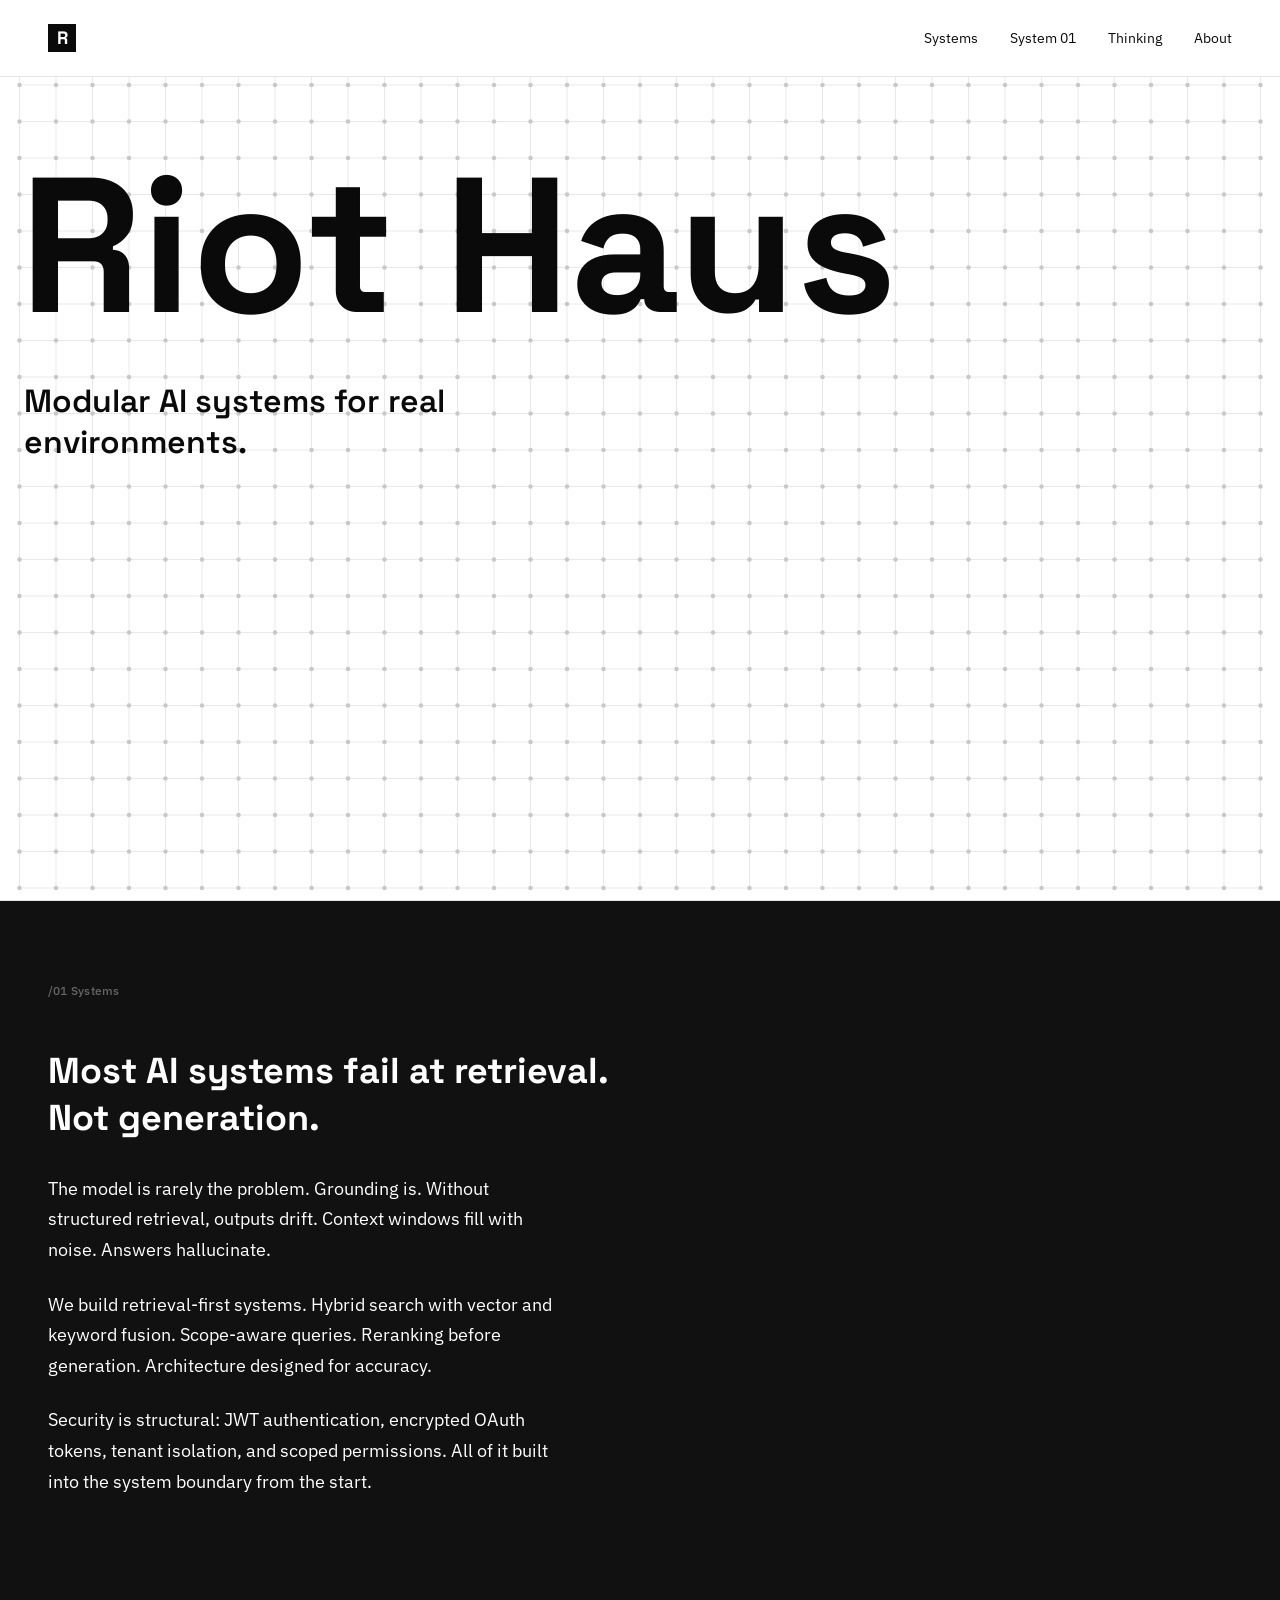
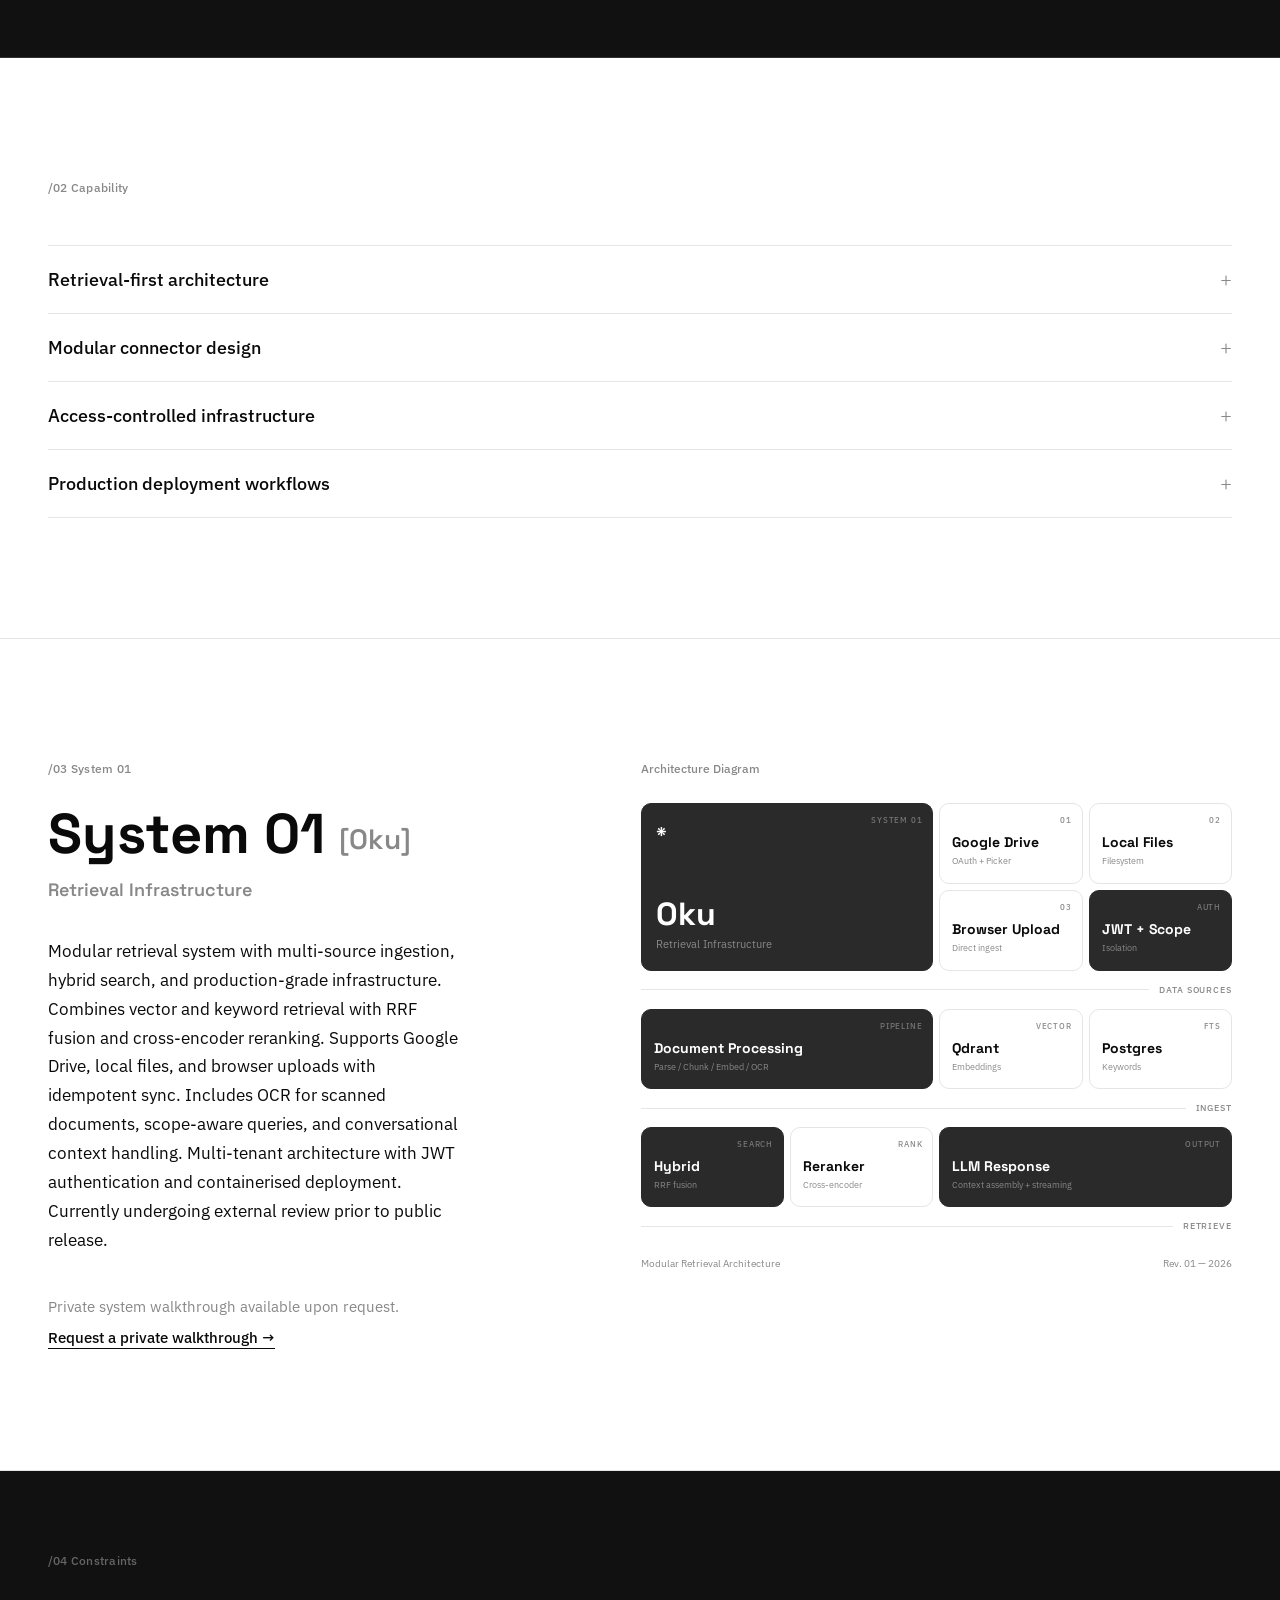
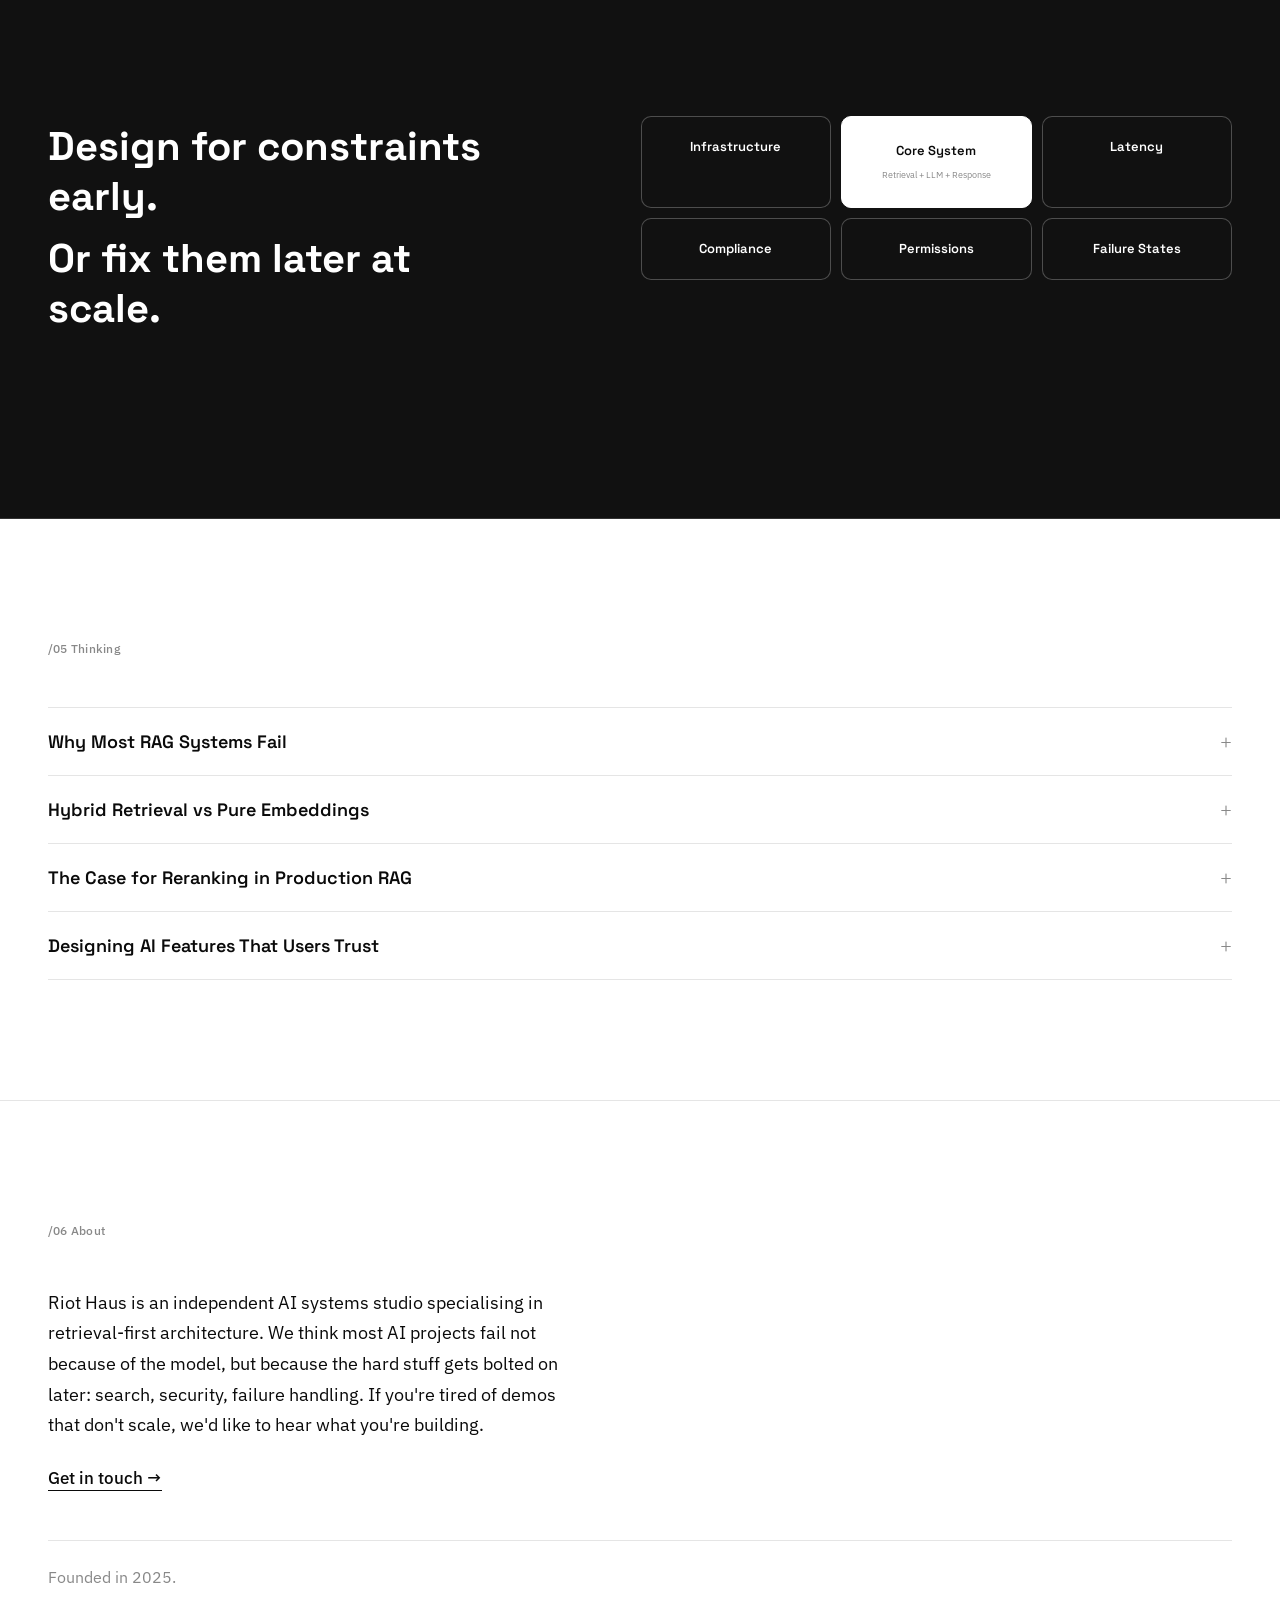
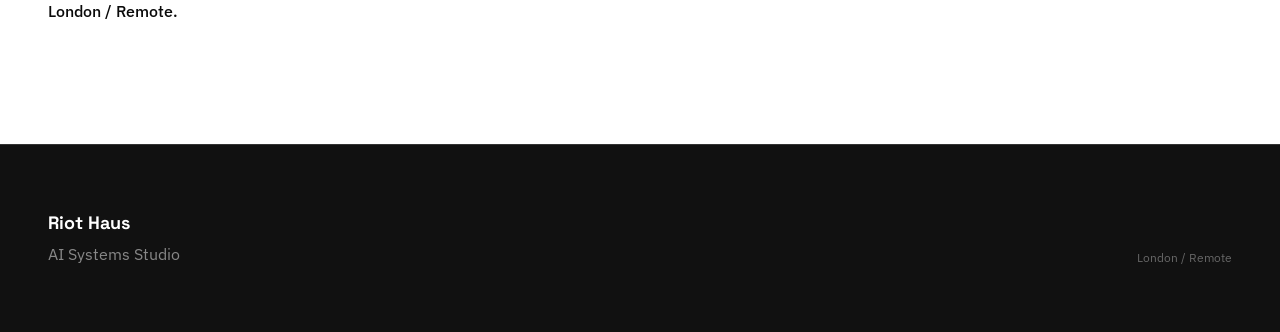
==== commit 88f34409: "Remove founder attribution from about Co-Authored-By: Claude Opus 4.5 <noreply@anthropic.com>" ====
--- a/index.html
+++ b/index.html
@@ -420,11 +420,13 @@
             background: var(--white);
             border-radius: 10px;
             position: relative;
-            transition: box-shadow 0.2s ease;
+            transition: box-shadow 0.2s ease, transform 0.2s ease;
         }
 
         .arch-module:hover {
             box-shadow: 0 3px 8px rgba(0, 0, 0, 0.38);
+            transform: scale(1.05);
+            z-index: 10;
         }
 
         .arch-module-header {
@@ -998,7 +1000,7 @@
                 font-weight: 700;
                 font-size: 1.75rem;
                 position: absolute;
-                top: 40px;
+                top: 96px;
             }
 
             .nav-links a {
@@ -1612,7 +1614,6 @@
         <div class="about-meta">
             <p>Founded in 2025.</p>
             <p>London / Remote.</p>
-            <p>Founded by Andrea Mattioli.</p>
         </div>
     </section>
 
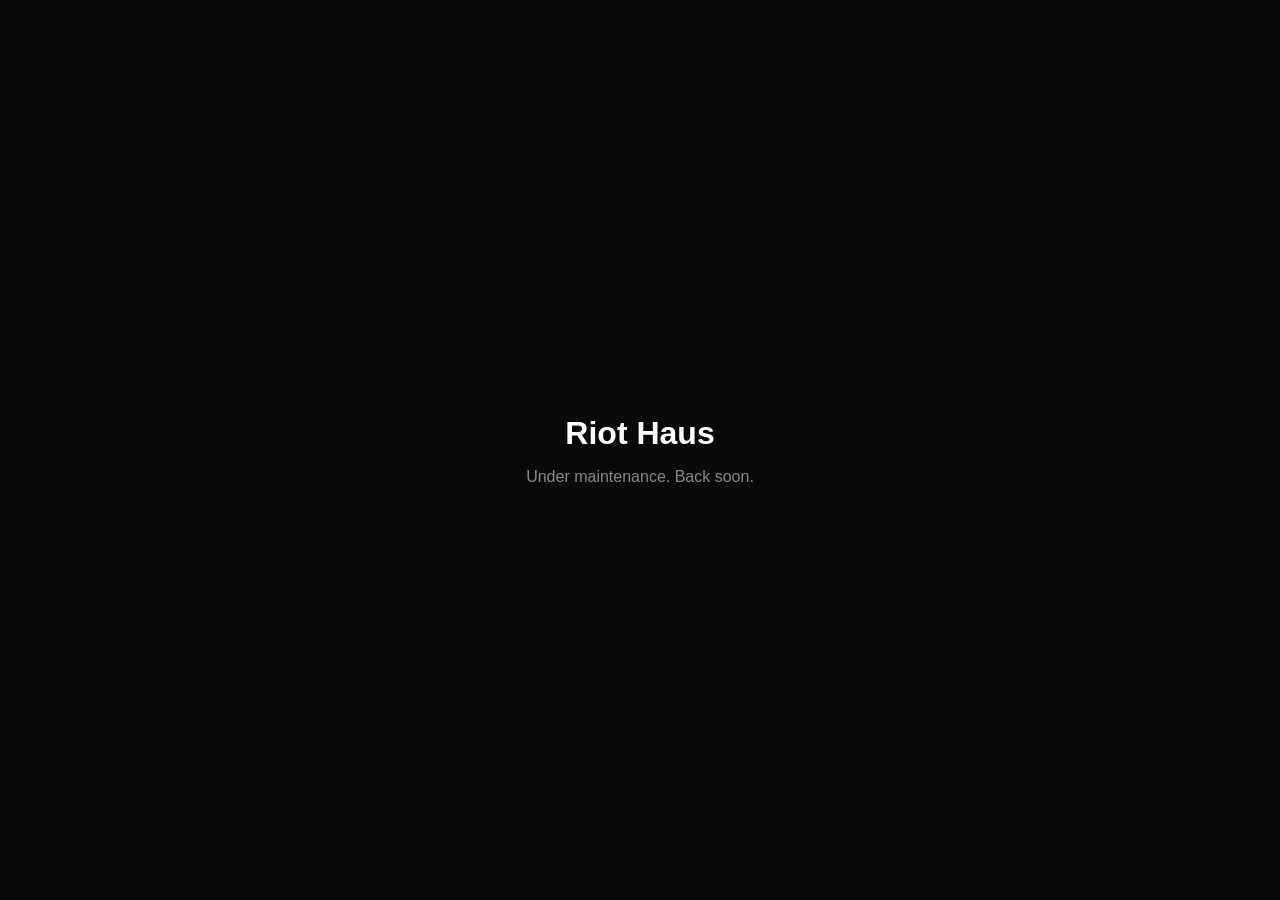
==== commit 4bc95ec2: "Temporary maintenance page Co-Authored-By: Claude Opus 4.5 <noreply@anthropic.com>" ====
--- a/index.html
+++ b/index.html
@@ -3,1876 +3,37 @@
 <head>
     <meta charset="UTF-8">
     <meta name="viewport" content="width=device-width, initial-scale=1.0">
-    <title>Riot Haus — AI Systems Studio</title>
-    <meta name="description" content="Riot Haus is an independent AI systems studio focused on retrieval-first architecture and production deployment.">
-    <link rel="icon" type="image/svg+xml" href="favicon.svg">
-    <link rel="preconnect" href="https://fonts.googleapis.com">
-    <link rel="preconnect" href="https://fonts.gstatic.com" crossorigin>
-    <link href="https://fonts.googleapis.com/css2?family=IBM+Plex+Sans:wght@400;500&family=Space+Grotesk:wght@600;700&display=swap" rel="stylesheet">
+    <title>Riot Haus — Maintenance</title>
     <style>
-        *, *::before, *::after {
-            margin: 0;
-            padding: 0;
-            box-sizing: border-box;
-        }
-
-        :root {
-            --white: #ffffff;
-            --off-white: #fafafa;
-            --black: #0a0a0a;
-            --dark: #111111;
-            --gray-light: #e5e5e5;
-            --gray-mid: #888888;
-            --gray-dark: #666666;
-            --font-headline: 'Space Grotesk', sans-serif;
-            --font-body: 'IBM Plex Sans', sans-serif;
-        }
-
-        html {
-            font-size: 16px;
-            -webkit-font-smoothing: antialiased;
-            -moz-osx-font-smoothing: grayscale;
-        }
-
+        * { margin: 0; padding: 0; box-sizing: border-box; }
         body {
-            font-family: var(--font-body);
-            font-weight: 400;
-            line-height: 1.6;
-            color: var(--black);
-            background: var(--white);
-            -webkit-tap-highlight-color: transparent;
-        }
-
-        /* Navigation */
-        nav {
-            position: fixed;
-            top: 0;
-            left: 0;
-            right: 0;
-            z-index: 100;
-            display: flex;
-            justify-content: space-between;
-            align-items: center;
-            padding: 24px 48px;
-            background: var(--white);
-            border-bottom: 1px solid var(--gray-light);
-        }
-
-        .nav-logo {
-            text-decoration: none;
-            display: flex;
-            align-items: center;
-        }
-
-        .nav-logo-icon {
+            font-family: -apple-system, BlinkMacSystemFont, 'Segoe UI', sans-serif;
+            min-height: 100vh;
             display: flex;
             align-items: center;
             justify-content: center;
-            width: 28px;
-            height: 28px;
-            background: var(--black);
-            color: var(--white);
-            font-family: var(--font-headline);
-            font-weight: 700;
-            font-size: 1.125rem;
-        }
-
-        .nav-links {
-            display: flex;
-            gap: 32px;
-        }
-
-        .nav-links a {
-            font-family: var(--font-body);
-            font-weight: 400;
-            font-size: 0.875rem;
-            color: var(--black);
-            text-decoration: none;
-            position: relative;
-        }
-
-        .nav-links a::after {
-            content: '';
-            position: absolute;
-            bottom: -2px;
-            left: 0;
-            width: 0;
-            height: 1px;
-            background: var(--black);
-            transition: width 0.2s ease;
-        }
-
-        .nav-links a:hover::after {
-            width: 100%;
-        }
-
-        /* Hamburger Menu */
-        .nav-burger {
-            display: none;
-            flex-direction: column;
-            justify-content: center;
-            gap: 5px;
-            width: 24px;
-            height: 24px;
-            cursor: pointer;
-            z-index: 101;
-        }
-
-        .nav-burger span {
-            display: block;
-            width: 100%;
-            height: 2px;
-            background: var(--black);
-            transition: transform 0.2s ease, opacity 0.2s ease;
-        }
-
-        .nav-burger.is-open span:nth-child(1) {
-            transform: rotate(45deg) translate(5px, 5px);
-        }
-
-        .nav-burger.is-open span:nth-child(2) {
-            opacity: 0;
-        }
-
-        .nav-burger.is-open span:nth-child(3) {
-            transform: rotate(-45deg) translate(5px, -5px);
-        }
-
-        .nav-links-logo {
-            display: none;
-        }
-
-        /* Sections */
-        section {
-            padding: 120px 48px;
-        }
-
-        .section-light {
-            background: var(--white);
-            color: var(--black);
-        }
-
-        .section-dark {
-            background: var(--dark);
-            color: var(--white);
-            padding: 80px 48px;
-        }
-
-        .section-dark--systems {
-            padding-bottom: 160px;
-        }
-
-        .section-number {
-            font-family: var(--font-body);
-            font-size: 0.75rem;
-            font-weight: 500;
-            color: var(--gray-mid);
-            margin-bottom: 48px;
-            letter-spacing: 0.02em;
-        }
-
-        .section-dark .section-number {
-            color: var(--gray-dark);
-        }
-
-        /* Hero */
-        .hero {
-            min-height: 100vh;
-            padding-top: 160px;
-            padding-left: 24px;
-            padding-right: 24px;
-            padding-bottom: 120px;
-            display: flex;
-            flex-direction: column;
-            justify-content: flex-start;
-            position: relative;
-            overflow: hidden;
-        }
-
-        .dot-grid {
-            position: absolute;
-            inset: 0;
-            width: 100%;
-            height: 100%;
-            pointer-events: none;
-            z-index: 0;
-        }
-
-        .dot-grid canvas {
-            width: 100%;
-            height: 100%;
-        }
-
-        .hero-content {
-            position: relative;
-            z-index: 1;
-        }
-
-        .hero-title {
-            font-family: var(--font-headline);
-            font-weight: 700;
-            font-size: clamp(4.5rem, 15vw, 12rem);
-            line-height: 0.9;
-            margin-bottom: 48px;
-            margin-left: -4px;
-        }
-
-        .hero-subtitle {
-            font-family: var(--font-headline);
-            font-weight: 600;
-            font-size: clamp(1.25rem, 2.5vw, 2rem);
-            line-height: 1.3;
-            max-width: 540px;
-        }
-
-        /* Section titles */
-        .section-title {
-            font-family: var(--font-headline);
-            font-weight: 700;
-            font-size: clamp(1.75rem, 3vw, 2.25rem);
-            line-height: 1.3;
-            margin-bottom: 32px;
-            max-width: 600px;
-        }
-
-        .section-text {
-            font-size: 1.125rem;
-            line-height: 1.7;
-            max-width: 520px;
-            margin-bottom: 24px;
-        }
-
-        .section-text:last-child {
-            margin-bottom: 0;
-        }
-
-        /* Divider */
-        .divider {
-            width: 100%;
-            height: 1px;
-            background: var(--gray-light);
-        }
-
-        .divider-dark {
-            background: #333;
-        }
-
-        /* Capability list / Accordion */
-        .capability-list {
-            list-style: none;
-            display: flex;
-            flex-direction: column;
-        }
-
-        .capability-item {
-            border-bottom: 1px solid var(--gray-light);
-        }
-
-        .capability-item:first-child {
-            border-top: 1px solid var(--gray-light);
-        }
-
-        .capability-header {
-            display: flex;
-            justify-content: space-between;
-            align-items: center;
-            padding: 20px 0;
-            cursor: pointer;
-            font-family: var(--font-body);
-            font-size: 1.125rem;
-            font-weight: 500;
-            color: var(--black);
-            background: none;
-            border: none;
-            width: 100%;
-            text-align: left;
-        }
-
-        .capability-header:hover {
-            color: var(--gray-dark);
-        }
-
-        .capability-toggle {
-            font-family: var(--font-body);
-            font-size: 1.25rem;
-            font-weight: 300;
-            color: var(--gray-mid);
-            transition: transform 0.2s ease;
-        }
-
-        .capability-item.is-open .capability-toggle {
-            transform: rotate(45deg);
-        }
-
-        .capability-content {
-            max-height: 0;
-            overflow: hidden;
-            transition: max-height 0.3s ease;
-        }
-
-        .capability-item.is-open .capability-content {
-            max-height: 200px;
-        }
-
-        .capability-text {
-            padding-bottom: 20px;
-            max-width: 560px;
-        }
-
-        .capability-text p {
-            font-family: var(--font-body);
-            font-size: 1.125rem;
-            font-weight: 400;
-            color: var(--gray-dark);
-            line-height: 1.6;
-            margin-bottom: 8px;
-        }
-
-        .capability-text p:last-child {
-            margin-bottom: 0;
-        }
-
-        /* System 01 */
-        .system-section {
-            display: grid;
-            grid-template-columns: 1fr 1.2fr;
-            gap: 100px;
-            align-items: flex-start;
-        }
-
-        .system-content {
-            padding-top: 0;
-        }
-
-        .system-content .section-number {
-            margin-bottom: 24px;
-        }
-
-        .system-header {
-            margin-bottom: 16px;
-        }
-
-        .system-label {
-            font-family: var(--font-body);
-            font-size: 0.875rem;
-            font-weight: 500;
-            color: var(--gray-mid);
-            margin-bottom: 8px;
-        }
-
-        .system-title {
-            font-family: var(--font-headline);
-            font-weight: 700;
-            font-size: clamp(2.5rem, 5vw, 3.5rem);
-            line-height: 1.1;
-        }
-
-        .system-title-tag {
-            font-weight: 600;
-            font-size: 0.5em;
-            color: var(--gray-mid);
-            vertical-align: middle;
-        }
-
-        .system-subtitle {
-            font-family: var(--font-headline);
-            font-weight: 600;
-            font-size: 1.125rem;
-            color: var(--gray-mid);
-            margin-top: 12px;
-        }
-
-        .system-description {
-            font-size: 1.0625rem;
-            line-height: 1.7;
-            max-width: 420px;
-            margin-top: 32px;
-        }
-
-        /* Architecture Diagram */
-        .architecture {
-            margin: 0;
-        }
-
-        .architecture-label {
-            font-family: var(--font-body);
-            font-size: 0.75rem;
-            font-weight: 500;
-            color: var(--gray-mid);
-            margin-bottom: 24px;
-        }
-
-        .architecture-diagram {
-            display: grid;
-            grid-template-columns: 1fr 1fr 1fr 1fr;
-            grid-template-rows: auto auto auto auto auto auto auto;
-            gap: 6px;
-            width: 100%;
-        }
-
-        .arch-module {
-            border: 1.5px solid var(--gray-light);
-            padding: 14px 12px;
-            display: flex;
-            flex-direction: column;
-            justify-content: space-between;
-            min-height: 80px;
-            background: var(--white);
-            border-radius: 10px;
-            position: relative;
-            transition: box-shadow 0.2s ease, transform 0.2s ease;
-        }
-
-        .arch-module:hover {
-            box-shadow: 0 3px 8px rgba(0, 0, 0, 0.38);
-            transform: scale(1.05);
-            z-index: 10;
-        }
-
-        .arch-module-header {
-            font-family: var(--font-body);
-            font-size: 0.5rem;
-            font-weight: 500;
-            text-transform: uppercase;
-            letter-spacing: 0.1em;
-            color: var(--gray-mid);
-            position: absolute;
-            top: 10px;
-            right: 10px;
-        }
-
-        .arch-module-title {
-            font-family: var(--font-headline);
-            font-size: 0.875rem;
-            font-weight: 700;
-            line-height: 1.2;
-            margin-top: auto;
-        }
-
-        .arch-module-sub {
-            font-family: var(--font-body);
-            font-size: 0.5625rem;
-            color: var(--gray-mid);
-            margin-top: 3px;
-        }
-
-        .arch-module--accent {
-            background: #2a2a2a;
-            color: var(--white);
-            border-color: #2a2a2a;
-        }
-
-        .arch-module--accent .arch-module-header {
-            color: #777;
-        }
-
-        .arch-module--accent .arch-module-sub {
-            color: #888;
-        }
-
-        .arch-module--dark {
-            background: #2a2a2a;
-            color: var(--white);
-            border-color: #2a2a2a;
-        }
-
-        .arch-module--dark .arch-module-header {
-            color: #777;
-        }
-
-        .arch-module--dark .arch-module-sub {
-            color: #888;
-        }
-
-        /* Tooltip for architecture modules */
-        .arch-module[data-tooltip] {
-            cursor: pointer;
-        }
-
-        .arch-module[data-tooltip]::after {
-            content: attr(data-tooltip);
-            position: absolute;
-            bottom: calc(100% + 8px);
-            left: 50%;
-            transform: translateX(-50%);
-            background: var(--black);
-            color: var(--white);
-            font-family: var(--font-body);
-            font-size: 0.6875rem;
-            font-weight: 400;
-            line-height: 1.4;
-            padding: 10px 12px;
-            border-radius: 6px;
-            width: max-content;
-            max-width: 220px;
-            opacity: 0;
-            visibility: hidden;
-            transition: opacity 0.2s ease, visibility 0.2s ease;
-            z-index: 10;
-            pointer-events: none;
-            box-shadow: 0 3px 8px rgba(0, 0, 0, 0.38);
-        }
-
-        .arch-module[data-tooltip]:hover::after {
-            opacity: 1;
-            visibility: visible;
-        }
-
-        .arch-module--wide {
-            grid-column: span 2;
-        }
-
-        .arch-module--tall {
-            grid-row: span 2;
-            min-height: 168px;
-        }
-
-        .arch-module--feature {
-            grid-column: span 2;
-            grid-row: span 2;
-            min-height: 168px;
-            padding: 16px 14px;
-        }
-
-        .arch-module--feature .arch-module-detail {
-            font-family: var(--font-headline);
-            font-size: 1.25rem;
-            font-weight: 700;
-            position: absolute;
-            top: 14px;
-            left: 14px;
-        }
-
-        .arch-module--feature .arch-module-title {
-            font-size: 2rem;
-            line-height: 1;
-        }
-
-        .arch-module--feature .arch-module-sub {
-            font-size: 0.6875rem;
-            margin-top: 6px;
-        }
-
-        .arch-flow {
-            display: flex;
-            align-items: center;
-            justify-content: flex-end;
-            font-family: var(--font-body);
-            font-size: 0.5625rem;
-            font-weight: 500;
-            text-transform: uppercase;
-            letter-spacing: 0.1em;
-            color: var(--gray-mid);
-            grid-column: span 4;
-            padding: 6px 0;
-            gap: 10px;
-        }
-
-        .arch-flow::before {
-            content: '';
-            flex: 1;
-            height: 1px;
-            background: var(--gray-light);
-        }
-
-        .architecture-meta {
-            display: flex;
-            justify-content: space-between;
-            align-items: center;
-            margin-top: 16px;
-            width: 100%;
-        }
-
-        .architecture-meta span {
-            font-family: var(--font-body);
-            font-size: 0.625rem;
-            font-weight: 400;
-            color: var(--gray-mid);
-        }
-
-        .system-cta {
-            margin-top: 40px;
-        }
-
-        .system-cta p {
-            font-size: 0.9375rem;
-            color: var(--gray-mid);
-            margin-bottom: 6px;
-        }
-
-        .system-cta a {
-            font-family: var(--font-body);
-            font-size: 0.9375rem;
-            font-weight: 500;
-            color: var(--black);
-            text-decoration: none;
-            position: relative;
-        }
-
-        .system-cta a::after {
-            content: '';
-            position: absolute;
-            bottom: -2px;
-            left: 0;
-            width: 100%;
-            height: 1px;
-            background: var(--black);
-        }
-
-        .system-cta a:hover {
-            color: var(--gray-dark);
-        }
-
-        /* Constraints Section */
-        .constraints-section {
-            display: grid;
-            grid-template-columns: 1fr 1.2fr;
-            gap: 100px;
-            align-items: center;
-            min-height: 420px;
-        }
-
-        .constraints-text {
-            padding-right: 20px;
-        }
-
-        .constraints-headline {
-            font-family: var(--font-headline);
-            font-weight: 700;
-            font-size: clamp(1.75rem, 3.5vw, 2.5rem);
-            line-height: 1.25;
+            background: #0a0a0a;
             color: #fff;
         }
-
-        .constraints-headline span {
-            display: block;
-            margin-top: 12px;
+        .container {
+            text-align: center;
+            padding: 2rem;
         }
-
-        /* Constraints Diagram */
-        .constraints-diagram {
-            position: relative;
-            width: 100%;
+        h1 {
+            font-size: 2rem;
+            font-weight: 600;
+            margin-bottom: 1rem;
         }
-
-        .constraints-grid {
-            display: grid;
-            grid-template-columns: 1fr 1fr 1fr;
-            grid-template-rows: auto auto;
-            gap: 10px 10px;
-            position: relative;
-            margin-bottom: 60px;
-        }
-
-        .constraint-box {
-            border: 1.5px solid rgba(255, 255, 255, 0.25);
-            padding: 20px 14px;
-            text-align: center;
-            background: var(--dark);
-            border-radius: 10px;
-            position: relative;
-            z-index: 1;
-        }
-
-        .constraint-box--core {
-            border: 1.5px solid var(--white);
-            padding: 24px 18px;
-            background: var(--white);
-        }
-
-        .constraint-box--core .constraint-label {
-            color: var(--black);
-        }
-
-        .constraint-box--core .constraint-sub {
-            color: var(--gray-mid);
-        }
-
-        .constraint-label {
-            font-family: var(--font-headline);
-            font-weight: 600;
-            font-size: 0.8125rem;
-            color: #fff;
-        }
-
-        .constraint-sub {
-            font-family: var(--font-body);
-            font-size: 0.5625rem;
-            color: rgba(255, 255, 255, 0.4);
-            margin-top: 6px;
-        }
-
-        /* Tooltip for constraint boxes */
-        .constraint-box[data-tooltip] {
-            cursor: pointer;
-        }
-
-        .constraint-box[data-tooltip]::after {
-            content: attr(data-tooltip);
-            position: absolute;
-            top: 100%;
-            left: 0;
-            right: 0;
-            margin-top: 24px;
-            background: transparent;
-            color: var(--white);
-            font-family: var(--font-body);
-            font-size: 0.6875rem;
-            font-weight: 400;
-            line-height: 1.6;
-            text-align: center;
-            padding: 0;
-            width: auto;
-            max-width: 420px;
-            margin-left: auto;
-            margin-right: auto;
-            opacity: 0;
-            visibility: hidden;
-            transition: opacity 0.2s ease, visibility 0.2s ease;
-            z-index: 10;
-            pointer-events: none;
-        }
-
-        /* Position tooltips relative to grid, not individual boxes */
-        .constraint-box {
-            position: static;
-        }
-
-        .constraint-box[data-tooltip]:hover::after {
-            opacity: 1;
-            visibility: visible;
-        }
-
-        /* Grid positions */
-        .constraint--infrastructure { grid-column: 1; grid-row: 1; }
-        .constraint--core { grid-column: 2; grid-row: 1; }
-        .constraint--latency { grid-column: 3; grid-row: 1; }
-        .constraint--compliance { grid-column: 1; grid-row: 2; }
-        .constraint--permissions { grid-column: 2; grid-row: 2; }
-        .constraint--failure { grid-column: 3; grid-row: 2; }
-
-        @media (max-width: 900px) {
-            .constraints-section {
-                grid-template-columns: 1fr;
-                gap: 48px;
-            }
-
-            .constraints-text {
-                padding-right: 0;
-            }
-        }
-
-
-        /* Thinking */
-        .thinking-list {
-            list-style: none;
-            display: flex;
-            flex-direction: column;
-        }
-
-        .thinking-item {
-            border-bottom: 1px solid var(--gray-light);
-        }
-
-        .thinking-item:first-child {
-            border-top: 1px solid var(--gray-light);
-        }
-
-        .thinking-header {
-            display: flex;
-            justify-content: space-between;
-            align-items: center;
-            padding: 20px 0;
-            cursor: pointer;
-            font-family: var(--font-headline);
-            font-size: 1.125rem;
-            font-weight: 600;
-            color: var(--black);
-            background: none;
-            border: none;
-            width: 100%;
-            text-align: left;
-        }
-
-        .thinking-header:hover {
-            color: var(--gray-dark);
-        }
-
-        .thinking-toggle {
-            font-family: var(--font-body);
-            font-size: 1.25rem;
-            font-weight: 300;
-            color: var(--gray-mid);
-            transition: transform 0.2s ease;
-        }
-
-        .thinking-item.is-open .thinking-toggle {
-            transform: rotate(45deg);
-        }
-
-        .thinking-content {
-            max-height: 0;
-            overflow: hidden;
-            transition: max-height 0.3s ease;
-        }
-
-        .thinking-item.is-open .thinking-content {
-            max-height: 300px;
-        }
-
-        .thinking-text {
-            padding-bottom: 24px;
-            max-width: 560px;
-        }
-
-        .thinking-text p {
-            font-family: var(--font-body);
-            font-size: 1.125rem;
-            font-weight: 400;
-            color: var(--gray-dark);
-            line-height: 1.6;
-            margin-bottom: 16px;
-        }
-
-        .thinking-cta {
-            display: inline-block;
-            font-family: var(--font-body);
+        p {
+            color: #888;
             font-size: 1rem;
-            font-weight: 500;
-            color: var(--black);
-            text-decoration: none;
-            position: relative;
-        }
-
-        .thinking-cta::after {
-            content: '';
-            position: absolute;
-            bottom: -2px;
-            left: 0;
-            width: 100%;
-            height: 1px;
-            background: var(--black);
-        }
-
-        .thinking-cta:hover {
-            color: var(--gray-dark);
-        }
-
-        /* About */
-        .about-text {
-            font-size: 1.125rem;
-            line-height: 1.7;
-            max-width: 520px;
-            margin-bottom: 24px;
-        }
-
-        .about-cta {
-            margin-top: 24px;
-        }
-
-        .about-cta a {
-            font-family: var(--font-body);
-            font-size: 1.0625rem;
-            font-weight: 500;
-            color: var(--black);
-            text-decoration: none;
-            position: relative;
-        }
-
-        .about-cta a::after {
-            content: '';
-            position: absolute;
-            bottom: -2px;
-            left: 0;
-            width: 100%;
-            height: 1px;
-            background: var(--black);
-        }
-
-        .about-cta a:hover {
-            color: var(--gray-dark);
-        }
-
-        .about-meta {
-            margin-top: 48px;
-            padding-top: 24px;
-            border-top: 1px solid var(--gray-light);
-        }
-
-        .about-meta p {
-            font-size: 1rem;
-            color: var(--gray-mid);
-            margin-bottom: 8px;
-        }
-
-        .about-meta p:last-child {
-            margin-bottom: 0;
-            color: var(--black);
-            font-weight: 500;
-        }
-
-        /* Footer */
-        footer {
-            background: var(--dark);
-            color: var(--white);
-            padding: 64px 48px;
-            border-top: 1px solid #333;
-        }
-
-        .footer-content {
-            display: flex;
-            justify-content: space-between;
-            align-items: flex-end;
-        }
-
-        .footer-brand {
-            display: flex;
-            flex-direction: column;
-            gap: 4px;
-        }
-
-        .footer-title {
-            font-family: var(--font-headline);
-            font-weight: 700;
-            font-size: 1.125rem;
-        }
-
-        .footer-subtitle {
-            font-family: var(--font-body);
-            font-size: 1rem;
-            color: var(--gray-mid);
-        }
-
-        .footer-location {
-            font-family: var(--font-body);
-            font-size: 0.75rem;
-            color: var(--gray-dark);
-            margin-top: 8px;
-        }
-
-        .footer-tagline {
-            font-family: var(--font-body);
-            font-size: 0.75rem;
-            color: var(--gray-dark);
-        }
-
-        /* Responsive - Tablet */
-        @media (max-width: 768px) {
-            nav {
-                padding: 16px 20px;
-            }
-
-            .nav-burger {
-                display: flex;
-            }
-
-            .nav-links {
-                position: fixed;
-                top: 0;
-                left: 0;
-                right: 0;
-                bottom: 0;
-                flex-direction: column;
-                justify-content: center;
-                align-items: center;
-                gap: 32px;
-                background: var(--white);
-                opacity: 0;
-                visibility: hidden;
-                transition: opacity 0.3s ease, visibility 0.3s ease;
-                z-index: 100;
-            }
-
-            .nav-links.is-open {
-                opacity: 1;
-                visibility: visible;
-            }
-
-            .nav-links-logo {
-                display: flex;
-                align-items: center;
-                justify-content: center;
-                width: 48px;
-                height: 48px;
-                background: var(--black);
-                color: var(--white);
-                font-family: var(--font-headline);
-                font-weight: 700;
-                font-size: 1.75rem;
-                position: absolute;
-                top: 96px;
-            }
-
-            .nav-links a {
-                font-size: 3rem;
-            }
-
-            .nav-links a::after {
-                display: none;
-            }
-
-            /* Hide asterisk on mobile */
-            .arch-module--feature .arch-module-detail {
-                display: none;
-            }
-
-            section {
-                padding: 60px 20px;
-            }
-
-            .section-dark {
-                padding: 50px 20px;
-            }
-
-            .section-dark--systems {
-                padding-bottom: 80px;
-            }
-
-            .section-number {
-                margin-bottom: 32px;
-            }
-
-            .hero {
-                padding-top: 100px;
-                padding-left: 20px;
-                padding-right: 20px;
-                padding-bottom: 60px;
-                min-height: 100vh;
-            }
-
-            .hero-title {
-                margin-bottom: 32px;
-            }
-
-            .system-section {
-                grid-template-columns: 1fr;
-                gap: 48px;
-            }
-
-            .system-content {
-                padding-top: 0;
-            }
-
-            .system-description {
-                max-width: 100%;
-            }
-
-            .architecture-diagram {
-                grid-template-columns: 1fr 1fr;
-                max-width: 100%;
-            }
-
-            .arch-module--wide,
-            .arch-module--feature {
-                grid-column: span 2;
-            }
-
-            .arch-module--tall,
-            .arch-module--feature {
-                grid-row: span 1;
-                min-height: 100px;
-            }
-
-            .arch-module--feature .arch-module-title {
-                font-size: 1.5rem;
-            }
-
-            .arch-flow {
-                grid-column: span 2;
-            }
-
-            .architecture-meta {
-                max-width: 100%;
-            }
-
-            /* Disable hover tooltips on mobile, enable click-based */
-            .arch-module[data-tooltip]:hover::after,
-            .constraint-box[data-tooltip]:hover::after {
-                opacity: 0;
-                visibility: hidden;
-            }
-
-            .arch-module[data-tooltip].tooltip-visible::after,
-            .constraint-box[data-tooltip].tooltip-visible::after {
-                opacity: 1;
-                visibility: visible;
-                z-index: 100;
-            }
-
-            /* Ensure tooltips aren't clipped */
-            .constraints-diagram,
-            .constraints-grid {
-                overflow: visible;
-            }
-
-            /* More space for tooltips on mobile */
-            .constraints-grid {
-                margin-bottom: 80px;
-            }
-
-            .constraint-box[data-tooltip]::after {
-                margin-top: 32px;
-            }
-
-
-            .thinking-header span:first-child {
-                font-size: 1rem;
-            }
-
-            .capability-header {
-                font-size: 1rem;
-            }
-
-            footer {
-                padding: 40px 20px;
-            }
-
-            .footer-content {
-                flex-direction: column;
-                align-items: flex-start;
-                gap: 16px;
-            }
-        }
-
-        /* Responsive - Mobile */
-        @media (max-width: 480px) {
-            nav {
-                padding: 14px 16px;
-            }
-
-            .nav-logo-icon {
-                width: 24px;
-                height: 24px;
-                font-size: 0.9375rem;
-            }
-
-            .nav-links {
-                gap: 12px;
-            }
-
-            .nav-links a {
-                font-size: 2.5rem;
-            }
-
-            section {
-                padding: 48px 16px;
-            }
-
-            .section-dark {
-                padding: 40px 16px;
-            }
-
-            .hero {
-                padding-top: 100px;
-                padding-left: 16px;
-                padding-right: 16px;
-                padding-bottom: 48px;
-                min-height: 100vh;
-            }
-
-            .hero-title {
-                font-size: 3.5rem;
-                margin-bottom: 24px;
-            }
-
-            .hero-subtitle {
-                font-size: 1.125rem;
-            }
-
-            .section-title {
-                font-size: 1.5rem;
-            }
-
-            .section-text {
-                font-size: 0.9375rem;
-            }
-
-            .system-title {
-                font-size: 2rem;
-            }
-
-            .system-description {
-                font-size: 0.875rem;
-            }
-
-            .architecture-diagram {
-                grid-template-columns: 1fr;
-                gap: 4px;
-            }
-
-            .arch-module {
-                min-height: 60px;
-                padding: 12px 10px;
-            }
-
-            .arch-module--wide,
-            .arch-module--feature {
-                grid-column: span 1;
-            }
-
-            .arch-module--feature {
-                min-height: 80px;
-            }
-
-            .arch-module--feature .arch-module-title {
-                font-size: 1.25rem;
-            }
-
-            .arch-flow {
-                grid-column: span 1;
-                font-size: 0.5rem;
-            }
-
-            .constraints-headline {
-                font-size: 1.5rem;
-            }
-
-            .constraints-grid {
-                grid-template-columns: 1fr 1fr;
-                grid-template-rows: auto auto auto;
-                gap: 6px;
-            }
-
-            .constraint-box {
-                padding: 14px 10px;
-            }
-
-            .constraint-label {
-                font-size: 0.6875rem;
-            }
-
-            /* Mobile layout: Core System at top */
-            .constraint--core {
-                grid-column: 1 / -1;
-                grid-row: 1;
-            }
-
-            .constraint--infrastructure {
-                grid-column: 1;
-                grid-row: 2;
-            }
-
-            .constraint--latency {
-                grid-column: 2;
-                grid-row: 2;
-            }
-
-            .constraint--compliance {
-                grid-column: 1;
-                grid-row: 3;
-            }
-
-            .constraint--permissions {
-                grid-column: 2;
-                grid-row: 3;
-            }
-
-            .constraint--failure {
-                grid-column: 1 / -1;
-                grid-row: 4;
-            }
-
-            .thinking-header {
-                padding: 16px 0;
-            }
-
-            .thinking-header span:first-child {
-                font-size: 0.9375rem;
-            }
-
-            /* Fix accordion - ensure it stays closed by default */
-            .thinking-item.is-open .thinking-content {
-                max-height: 400px;
-            }
-
-            .thinking-text p {
-                font-size: 0.875rem;
-            }
-
-            .capability-header {
-                padding: 16px 0;
-                font-size: 0.9375rem;
-            }
-
-            .capability-text p {
-                font-size: 0.875rem;
-            }
-
-            .about-text {
-                font-size: 0.9375rem;
-            }
-
-            .about-meta p {
-                font-size: 0.8125rem;
-            }
-
-            footer {
-                padding: 32px 16px;
-            }
         }
     </style>
 </head>
 <body>
-    <nav>
-        <a href="#" class="nav-logo"><span class="nav-logo-icon">R</span></a>
-        <div class="nav-links">
-            <span class="nav-links-logo">R</span>
-            <a href="#systems">Systems</a>
-            <a href="#system-01">System 01</a>
-            <a href="#thinking">Thinking</a>
-            <a href="#about">About</a>
-        </div>
-        <div class="nav-burger" onclick="toggleMobileMenu()">
-            <span></span>
-            <span></span>
-            <span></span>
-        </div>
-    </nav>
-
-    <section class="hero section-light">
-        <div class="dot-grid">
-            <canvas id="dotCanvas"></canvas>
-        </div>
-        <div class="hero-content">
-            <h1 class="hero-title">Riot Haus</h1>
-            <p class="hero-subtitle">Modular AI systems for real environments.</p>
-        </div>
-    </section>
-
-    <div class="divider"></div>
-
-    <section id="systems" class="section-dark section-dark--systems">
-        <p class="section-number">/01 Systems</p>
-        <h2 class="section-title">Most AI systems fail at retrieval.<br>Not generation.</h2>
-        <p class="section-text">The model is rarely the problem. Grounding is. Without structured retrieval, outputs drift. Context windows fill with noise. Answers hallucinate.</p>
-        <p class="section-text">We build retrieval-first systems. Hybrid search with vector and keyword fusion. Scope-aware queries. Reranking before generation. Architecture designed for accuracy.</p>
-        <p class="section-text">Security is structural: JWT authentication, encrypted OAuth tokens, tenant isolation, and scoped permissions. All of it built into the system boundary from the start.</p>
-    </section>
-
-    <div class="divider divider-dark"></div>
-
-    <section class="section-light">
-        <p class="section-number">/02 Capability</p>
-        <ul class="capability-list">
-            <li class="capability-item">
-                <button class="capability-header" onclick="this.parentElement.classList.toggle('is-open')">
-                    <span>Retrieval-first architecture</span>
-                    <span class="capability-toggle">+</span>
-                </button>
-                <div class="capability-content">
-                    <div class="capability-text">
-                        <p>Design retrieval as a primary system layer, not a downstream add-on.</p>
-                        <p>Vector + keyword strategies are structured before model invocation to ensure grounded outputs.</p>
-                    </div>
-                </div>
-            </li>
-            <li class="capability-item">
-                <button class="capability-header" onclick="this.parentElement.classList.toggle('is-open')">
-                    <span>Modular connector design</span>
-                    <span class="capability-toggle">+</span>
-                </button>
-                <div class="capability-content">
-                    <div class="capability-text">
-                        <p>Data sources are abstracted as interchangeable connectors.</p>
-                        <p>New integrations can be introduced without restructuring the core system.</p>
-                    </div>
-                </div>
-            </li>
-            <li class="capability-item">
-                <button class="capability-header" onclick="this.parentElement.classList.toggle('is-open')">
-                    <span>Access-controlled infrastructure</span>
-                    <span class="capability-toggle">+</span>
-                </button>
-                <div class="capability-content">
-                    <div class="capability-text">
-                        <p>Permissions, scopes, and identity layers are isolated and enforced at the system boundary.</p>
-                        <p>Security constraints are treated as architectural inputs, not compliance afterthoughts.</p>
-                    </div>
-                </div>
-            </li>
-            <li class="capability-item">
-                <button class="capability-header" onclick="this.parentElement.classList.toggle('is-open')">
-                    <span>Production deployment workflows</span>
-                    <span class="capability-toggle">+</span>
-                </button>
-                <div class="capability-content">
-                    <div class="capability-text">
-                        <p>Systems are containerised, versioned, and deployed with environment separation.</p>
-                        <p>Infrastructure decisions account for latency, monitoring, and failure recovery.</p>
-                    </div>
-                </div>
-            </li>
-        </ul>
-    </section>
-
-    <div class="divider"></div>
-
-    <section id="system-01" class="section-light">
-        <div class="system-section">
-            <div class="system-content">
-                <p class="section-number">/03 System 01</p>
-                <div class="system-header">
-                    <h2 class="system-title">System 01 <span class="system-title-tag">[Oku]</span></h2>
-                    <p class="system-subtitle">Retrieval Infrastructure</p>
-                </div>
-                <p class="system-description">Modular retrieval system with multi-source ingestion, hybrid search, and production-grade infrastructure. Combines vector and keyword retrieval with RRF fusion and cross-encoder reranking. Supports Google Drive, local files, and browser uploads with idempotent sync. Includes OCR for scanned documents, scope-aware queries, and conversational context handling. Multi-tenant architecture with JWT authentication and containerised deployment. Currently undergoing external review prior to public release.</p>
-
-                <div class="system-cta">
-                    <p>Private system walkthrough available upon request.</p>
-                    <a href="mailto:hello@riothaus.com">Request a private walkthrough →</a>
-                </div>
-            </div>
-
-            <div class="architecture">
-                <p class="architecture-label">Architecture Diagram</p>
-                <div class="architecture-diagram">
-                    <!-- Row 1: Feature + Connectors -->
-                    <div class="arch-module arch-module--feature arch-module--accent" data-tooltip="Production-grade retrieval system with hybrid search, multi-source ingestion, and tenant isolation.">
-                        <div class="arch-module-detail">*</div>
-                        <div class="arch-module-header">System 01</div>
-                        <div class="arch-module-title">Oku</div>
-                        <div class="arch-module-sub">Retrieval Infrastructure</div>
-                    </div>
-                    <div class="arch-module" data-tooltip="OAuth 2.0 integration with Google Picker API. Supports folder selection, incremental sync, and encrypted token storage.">
-                        <div class="arch-module-header">01</div>
-                        <div class="arch-module-title">Google Drive</div>
-                        <div class="arch-module-sub">OAuth + Picker</div>
-                    </div>
-                    <div class="arch-module" data-tooltip="Direct filesystem ingestion for server-side document processing. Supports recursive directory scanning.">
-                        <div class="arch-module-header">02</div>
-                        <div class="arch-module-title">Local Files</div>
-                        <div class="arch-module-sub">Filesystem</div>
-                    </div>
-                    <div class="arch-module" data-tooltip="Browser-based file upload with drag-and-drop. Handles PDFs, DOCX, TXT, and images with immediate processing.">
-                        <div class="arch-module-header">03</div>
-                        <div class="arch-module-title">Browser Upload</div>
-                        <div class="arch-module-sub">Direct ingest</div>
-                    </div>
-                    <div class="arch-module arch-module--dark" data-tooltip="JWT-based authentication with scoped permissions. Each tenant's data is isolated at query and storage levels.">
-                        <div class="arch-module-header">Auth</div>
-                        <div class="arch-module-title">JWT + Scope</div>
-                        <div class="arch-module-sub">Isolation</div>
-                    </div>
-
-                    <!-- Flow label -->
-                    <div class="arch-flow">Data Sources</div>
-
-                    <!-- Row 2: Processing + Storage -->
-                    <div class="arch-module arch-module--accent arch-module--wide" data-tooltip="Extracts text from documents, splits into semantic chunks, generates embeddings. Includes OCR for scanned PDFs and images.">
-                        <div class="arch-module-header">Pipeline</div>
-                        <div class="arch-module-title">Document Processing</div>
-                        <div class="arch-module-sub">Parse / Chunk / Embed / OCR</div>
-                    </div>
-                    <div class="arch-module" data-tooltip="Vector database storing document embeddings. Enables semantic similarity search with approximate nearest neighbor algorithms.">
-                        <div class="arch-module-header">Vector</div>
-                        <div class="arch-module-title">Qdrant</div>
-                        <div class="arch-module-sub">Embeddings</div>
-                    </div>
-                    <div class="arch-module" data-tooltip="Full-text search index using PostgreSQL. Captures exact keyword matches that vector search might miss.">
-                        <div class="arch-module-header">FTS</div>
-                        <div class="arch-module-title">Postgres</div>
-                        <div class="arch-module-sub">Keywords</div>
-                    </div>
-
-                    <!-- Flow label -->
-                    <div class="arch-flow">Ingest</div>
-
-                    <!-- Row 3: Retrieval + Generation -->
-                    <div class="arch-module arch-module--accent" data-tooltip="Combines vector and keyword search results using Reciprocal Rank Fusion. Balances semantic understanding with lexical precision.">
-                        <div class="arch-module-header">Search</div>
-                        <div class="arch-module-title">Hybrid</div>
-                        <div class="arch-module-sub">RRF fusion</div>
-                    </div>
-                    <div class="arch-module" data-tooltip="Cross-encoder model that scores query-document pairs. Reorders candidates to surface the most relevant chunks before generation.">
-                        <div class="arch-module-header">Rank</div>
-                        <div class="arch-module-title">Reranker</div>
-                        <div class="arch-module-sub">Cross-encoder</div>
-                    </div>
-                    <div class="arch-module arch-module--dark arch-module--wide" data-tooltip="Assembles retrieved context with conversation history. Streams responses with citations back to source documents.">
-                        <div class="arch-module-header">Output</div>
-                        <div class="arch-module-title">LLM Response</div>
-                        <div class="arch-module-sub">Context assembly + streaming</div>
-                    </div>
-
-                    <!-- Flow label -->
-                    <div class="arch-flow">Retrieve</div>
-                </div>
-                <div class="architecture-meta">
-                    <span>Modular Retrieval Architecture</span>
-                    <span>Rev. 01 — 2026</span>
-                </div>
-            </div>
-        </div>
-    </section>
-
-    <div class="divider"></div>
-
-    <section class="section-dark">
-        <p class="section-number">/04 Constraints</p>
-
-        <div class="constraints-section">
-            <div class="constraints-text">
-                <p class="constraints-headline">
-                    Design for constraints early.
-                    <span>Or fix them later at scale.</span>
-                </p>
-            </div>
-
-            <div class="constraints-diagram">
-                <div class="constraints-grid">
-                    <!-- Row 1: Infrastructure, Core, Latency -->
-                    <div class="constraint-box constraint--infrastructure" data-tooltip="Deployment environment, container orchestration, database provisioning, and monitoring. Decisions made here cascade through the entire system.">
-                        <div class="constraint-label">Infrastructure</div>
-                    </div>
-                    <div class="constraint-box constraint-box--core constraint--core" data-tooltip="The retrieval pipeline, model integration, and response generation. Everything else exists to support this layer.">
-                        <div class="constraint-label">Core System</div>
-                        <div class="constraint-sub">Retrieval + LLM + Response</div>
-                    </div>
-                    <div class="constraint-box constraint--latency" data-tooltip="Response time budgets for retrieval, reranking, and generation. Users notice delays above 2 seconds. Architecture must account for this.">
-                        <div class="constraint-label">Latency</div>
-                    </div>
-
-                    <!-- Row 2: Compliance, Permissions, Failure States -->
-                    <div class="constraint-box constraint--compliance" data-tooltip="Data residency, retention policies, audit logging. Regulatory requirements shape what data can be stored and where.">
-                        <div class="constraint-label">Compliance</div>
-                    </div>
-                    <div class="constraint-box constraint--permissions" data-tooltip="Who can access what data. Tenant isolation, role-based access, and scoped queries. Security is architectural, not a feature.">
-                        <div class="constraint-label">Permissions</div>
-                    </div>
-                    <div class="constraint-box constraint--failure" data-tooltip="What happens when retrieval returns nothing, when the LLM times out, when a connector fails. Graceful degradation over silent errors.">
-                        <div class="constraint-label">Failure States</div>
-                    </div>
-                </div>
-            </div>
-        </div>
-    </section>
-
-    <div class="divider divider-dark"></div>
-
-    <section id="thinking" class="section-light">
-        <p class="section-number">/05 Thinking</p>
-        <ul class="thinking-list">
-            <li class="thinking-item">
-                <button class="thinking-header" onclick="this.parentElement.classList.toggle('is-open')">
-                    <span>Why Most RAG Systems Fail</span>
-                    <span class="thinking-toggle">+</span>
-                </button>
-                <div class="thinking-content">
-                    <div class="thinking-text">
-                        <p>When teams build retrieval-augmented generation systems, they typically start with the model. They pick GPT-4 or Claude, wire up a basic vector database, and call it a day. Six months later, they're debugging hallucinations. The problem is rarely the model. It's almost always the retrieval.</p>
-                        <a href="thinking/why-most-rag-systems-fail.html" class="thinking-cta">Read the full article →</a>
-                    </div>
-                </div>
-            </li>
-            <li class="thinking-item">
-                <button class="thinking-header" onclick="this.parentElement.classList.toggle('is-open')">
-                    <span>Hybrid Retrieval vs Pure Embeddings</span>
-                    <span class="thinking-toggle">+</span>
-                </button>
-                <div class="thinking-content">
-                    <div class="thinking-text">
-                        <p>Vector embeddings transformed document retrieval. Instead of matching keywords, we could match meaning. A query about "company earnings" could find documents discussing "financial performance" without those exact words appearing. Then teams deployed it to production and discovered the edge cases.</p>
-                        <a href="thinking/hybrid-retrieval-vs-pure-embeddings.html" class="thinking-cta">Read the full article →</a>
-                    </div>
-                </div>
-            </li>
-            <li class="thinking-item">
-                <button class="thinking-header" onclick="this.parentElement.classList.toggle('is-open')">
-                    <span>The Case for Reranking in Production RAG</span>
-                    <span class="thinking-toggle">+</span>
-                </button>
-                <div class="thinking-content">
-                    <div class="thinking-text">
-                        <p>Retrieval gets you candidates. Reranking gets you the right candidates. The distinction matters more than most teams realize when building production RAG systems. The standard pipeline hopes the LLM figures out which chunks matter. This works until it doesn't.</p>
-                        <a href="thinking/the-case-for-reranking.html" class="thinking-cta">Read the full article →</a>
-                    </div>
-                </div>
-            </li>
-            <li class="thinking-item">
-                <button class="thinking-header" onclick="this.parentElement.classList.toggle('is-open')">
-                    <span>Designing AI Features That Users Trust</span>
-                    <span class="thinking-toggle">+</span>
-                </button>
-                <div class="thinking-content">
-                    <div class="thinking-text">
-                        <p>Users don't trust AI features because they're powerful. They trust them because they're predictable. A feature that works brilliantly 80% of the time and fails catastrophically 20% of the time is worse than a feature that works adequately 100% of the time.</p>
-                        <a href="thinking/designing-ai-features-users-trust.html" class="thinking-cta">Read the full article →</a>
-                    </div>
-                </div>
-            </li>
-        </ul>
-    </section>
-
-    <div class="divider"></div>
-
-    <section id="about" class="section-light">
-        <p class="section-number">/06 About</p>
-        <p class="about-text">Riot Haus is an independent AI systems studio specialising in retrieval-first architecture. We think most AI projects fail not because of the model, but because the hard stuff gets bolted on later: search, security, failure handling. If you're tired of demos that don't scale, we'd like to hear what you're building.</p>
-        <div class="about-cta">
-            <a href="mailto:hello@riothaus.com">Get in touch →</a>
-        </div>
-        <div class="about-meta">
-            <p>Founded in 2025.</p>
-            <p>London / Remote.</p>
-        </div>
-    </section>
-
-    <footer>
-        <div class="footer-content">
-            <div class="footer-brand">
-                <span class="footer-title">Riot Haus</span>
-                <span class="footer-subtitle">AI Systems Studio</span>
-            </div>
-            <span class="footer-tagline">London / Remote</span>
-        </div>
-    </footer>
-
-    <script>
-    // Mobile menu toggle
-    function toggleMobileMenu() {
-        const burger = document.querySelector('.nav-burger');
-        const navLinks = document.querySelector('.nav-links');
-        burger.classList.toggle('is-open');
-        navLinks.classList.toggle('is-open');
-    }
-
-    // Close mobile menu when clicking a link
-    document.querySelectorAll('.nav-links a').forEach(link => {
-        link.addEventListener('click', () => {
-            const burger = document.querySelector('.nav-burger');
-            const navLinks = document.querySelector('.nav-links');
-            burger.classList.remove('is-open');
-            navLinks.classList.remove('is-open');
-        });
-    });
-
-    // Mobile tooltip handling - show on tap, hide on tap elsewhere
-    (function() {
-        const isMobile = window.matchMedia('(max-width: 768px)').matches;
-        if (!isMobile) return;
-
-        let activeTooltip = null;
-
-        document.querySelectorAll('[data-tooltip]').forEach(el => {
-            el.addEventListener('click', (e) => {
-                e.stopPropagation();
-                if (activeTooltip && activeTooltip !== el) {
-                    activeTooltip.classList.remove('tooltip-visible');
-                }
-                el.classList.toggle('tooltip-visible');
-                activeTooltip = el.classList.contains('tooltip-visible') ? el : null;
-            });
-        });
-
-        document.addEventListener('click', () => {
-            if (activeTooltip) {
-                activeTooltip.classList.remove('tooltip-visible');
-                activeTooltip = null;
-            }
-        });
-    })();
-    </script>
-    <script src="https://cdnjs.cloudflare.com/ajax/libs/gsap/3.12.5/gsap.min.js"></script>
-    <script>
-    (function() {
-        const canvas = document.getElementById('dotCanvas');
-        if (!canvas) return;
-        const ctx = canvas.getContext('2d');
-
-        // Config
-        const dotSize = 4.5;
-        const gap = 32;
-        const colors = [
-            { r: 220, g: 38, b: 38 },    // red
-            { r: 37, g: 99, b: 235 },    // blue
-            { r: 234, g: 179, b: 8 },    // yellow
-            { r: 10, g: 10, b: 10 }      // black
-        ];
-        const proximity = 120;
-        const shockRadius = 200;
-        const shockStrength = 3;
-
-        let dots = [];
-        let pointer = { x: -1000, y: -1000 };
-        let width, height, dpr;
-
-        function buildGrid() {
-            const rect = canvas.parentElement.getBoundingClientRect();
-            width = rect.width;
-            height = rect.height;
-            dpr = window.devicePixelRatio || 1;
-
-            canvas.width = width * dpr;
-            canvas.height = height * dpr;
-            canvas.style.width = width + 'px';
-            canvas.style.height = height + 'px';
-            ctx.scale(dpr, dpr);
-
-            const cell = dotSize + gap;
-            const cols = Math.floor((width + gap) / cell);
-            const rows = Math.floor((height + gap) / cell);
-
-            const gridW = cell * cols - gap;
-            const gridH = cell * rows - gap;
-            const startX = (width - gridW) / 2 + dotSize / 2;
-            const startY = (height - gridH) / 2 + dotSize / 2;
-
-            dots = [];
-            for (let y = 0; y < rows; y++) {
-                for (let x = 0; x < cols; x++) {
-                    const color = colors[Math.floor(Math.random() * colors.length)];
-                    dots.push({
-                        cx: startX + x * cell,
-                        cy: startY + y * cell,
-                        xOffset: 0,
-                        yOffset: 0,
-                        color: color,
-                        gridX: x,
-                        gridY: y
-                    });
-                }
-            }
-            dots.cols = cols;
-            dots.rows = rows;
-            dots.cell = cell;
-        }
-
-        function draw() {
-            ctx.clearRect(0, 0, width, height);
-            const proxSq = proximity * proximity;
-            const greyColor = { r: 200, g: 200, b: 200 };
-            const lineColor = 'rgba(200, 200, 200, 0.4)';
-
-            // Draw grid lines
-            ctx.strokeStyle = lineColor;
-            ctx.lineWidth = 1;
-
-            for (const dot of dots) {
-                const ox = dot.cx + dot.xOffset;
-                const oy = dot.cy + dot.yOffset;
-
-                // Draw line to right neighbor
-                if (dot.gridX < dots.cols - 1) {
-                    const rightDot = dots[dot.gridY * dots.cols + dot.gridX + 1];
-                    const rx = rightDot.cx + rightDot.xOffset;
-                    const ry = rightDot.cy + rightDot.yOffset;
-                    ctx.beginPath();
-                    ctx.moveTo(ox, oy);
-                    ctx.lineTo(rx, ry);
-                    ctx.stroke();
-                }
-
-                // Draw line to bottom neighbor
-                if (dot.gridY < dots.rows - 1) {
-                    const bottomDot = dots[(dot.gridY + 1) * dots.cols + dot.gridX];
-                    const bx = bottomDot.cx + bottomDot.xOffset;
-                    const by = bottomDot.cy + bottomDot.yOffset;
-                    ctx.beginPath();
-                    ctx.moveTo(ox, oy);
-                    ctx.lineTo(bx, by);
-                    ctx.stroke();
-                }
-            }
-
-            // Draw dots
-            for (const dot of dots) {
-                const ox = dot.cx + dot.xOffset;
-                const oy = dot.cy + dot.yOffset;
-                const dx = dot.cx - pointer.x;
-                const dy = dot.cy - pointer.y;
-                const dsq = dx * dx + dy * dy;
-
-                let c = greyColor;
-                let size = dotSize;
-
-                if (dsq <= proxSq) {
-                    const dist = Math.sqrt(dsq);
-                    const t = 1 - dist / proximity;
-                    c = dot.color;
-                    size = dotSize + (dotSize * t);
-                }
-
-                ctx.beginPath();
-                ctx.arc(ox, oy, size / 2, 0, Math.PI * 2);
-                ctx.fillStyle = `rgb(${c.r},${c.g},${c.b})`;
-                ctx.fill();
-            }
-
-            requestAnimationFrame(draw);
-        }
-
-        let mouseX = -1000, mouseY = -1000;
-
-        function updatePointer() {
-            const rect = canvas.getBoundingClientRect();
-            pointer.x = mouseX - rect.left;
-            pointer.y = mouseY - rect.top;
-        }
-
-        function onMove(e) {
-            mouseX = e.clientX;
-            mouseY = e.clientY;
-            updatePointer();
-        }
-
-        function onScroll() {
-            updatePointer();
-        }
-
-        function onClick(e) {
-            const rect = canvas.getBoundingClientRect();
-            const cx = e.clientX - rect.left;
-            const cy = e.clientY - rect.top;
-
-            for (const dot of dots) {
-                const dist = Math.hypot(dot.cx - cx, dot.cy - cy);
-                if (dist < shockRadius) {
-                    const falloff = Math.max(0, 1 - dist / shockRadius);
-                    const pushX = (dot.cx - cx) * shockStrength * falloff;
-                    const pushY = (dot.cy - cy) * shockStrength * falloff;
-
-                    gsap.killTweensOf(dot);
-                    gsap.to(dot, {
-                        xOffset: pushX,
-                        yOffset: pushY,
-                        duration: 0.15,
-                        ease: 'power2.out',
-                        onComplete: () => {
-                            gsap.to(dot, {
-                                xOffset: 0,
-                                yOffset: 0,
-                                duration: 1.2,
-                                ease: 'elastic.out(1, 0.5)'
-                            });
-                        }
-                    });
-                }
-            }
-        }
-
-        function onTouch(e) {
-            if (e.touches.length > 0) {
-                mouseX = e.touches[0].clientX;
-                mouseY = e.touches[0].clientY;
-                updatePointer();
-            }
-        }
-
-        function onTouchEnd() {
-            pointer.x = -1000;
-            pointer.y = -1000;
-        }
-
-        buildGrid();
-        draw();
-
-        window.addEventListener('resize', buildGrid);
-        window.addEventListener('mousemove', onMove, { passive: true });
-        window.addEventListener('scroll', onScroll, { passive: true });
-        window.addEventListener('click', onClick);
-        window.addEventListener('touchmove', onTouch, { passive: true });
-        window.addEventListener('touchend', onTouchEnd, { passive: true });
-    })();
-    </script>
+    <div class="container">
+        <h1>Riot Haus</h1>
+        <p>Under maintenance. Back soon.</p>
+    </div>
 </body>
 </html>
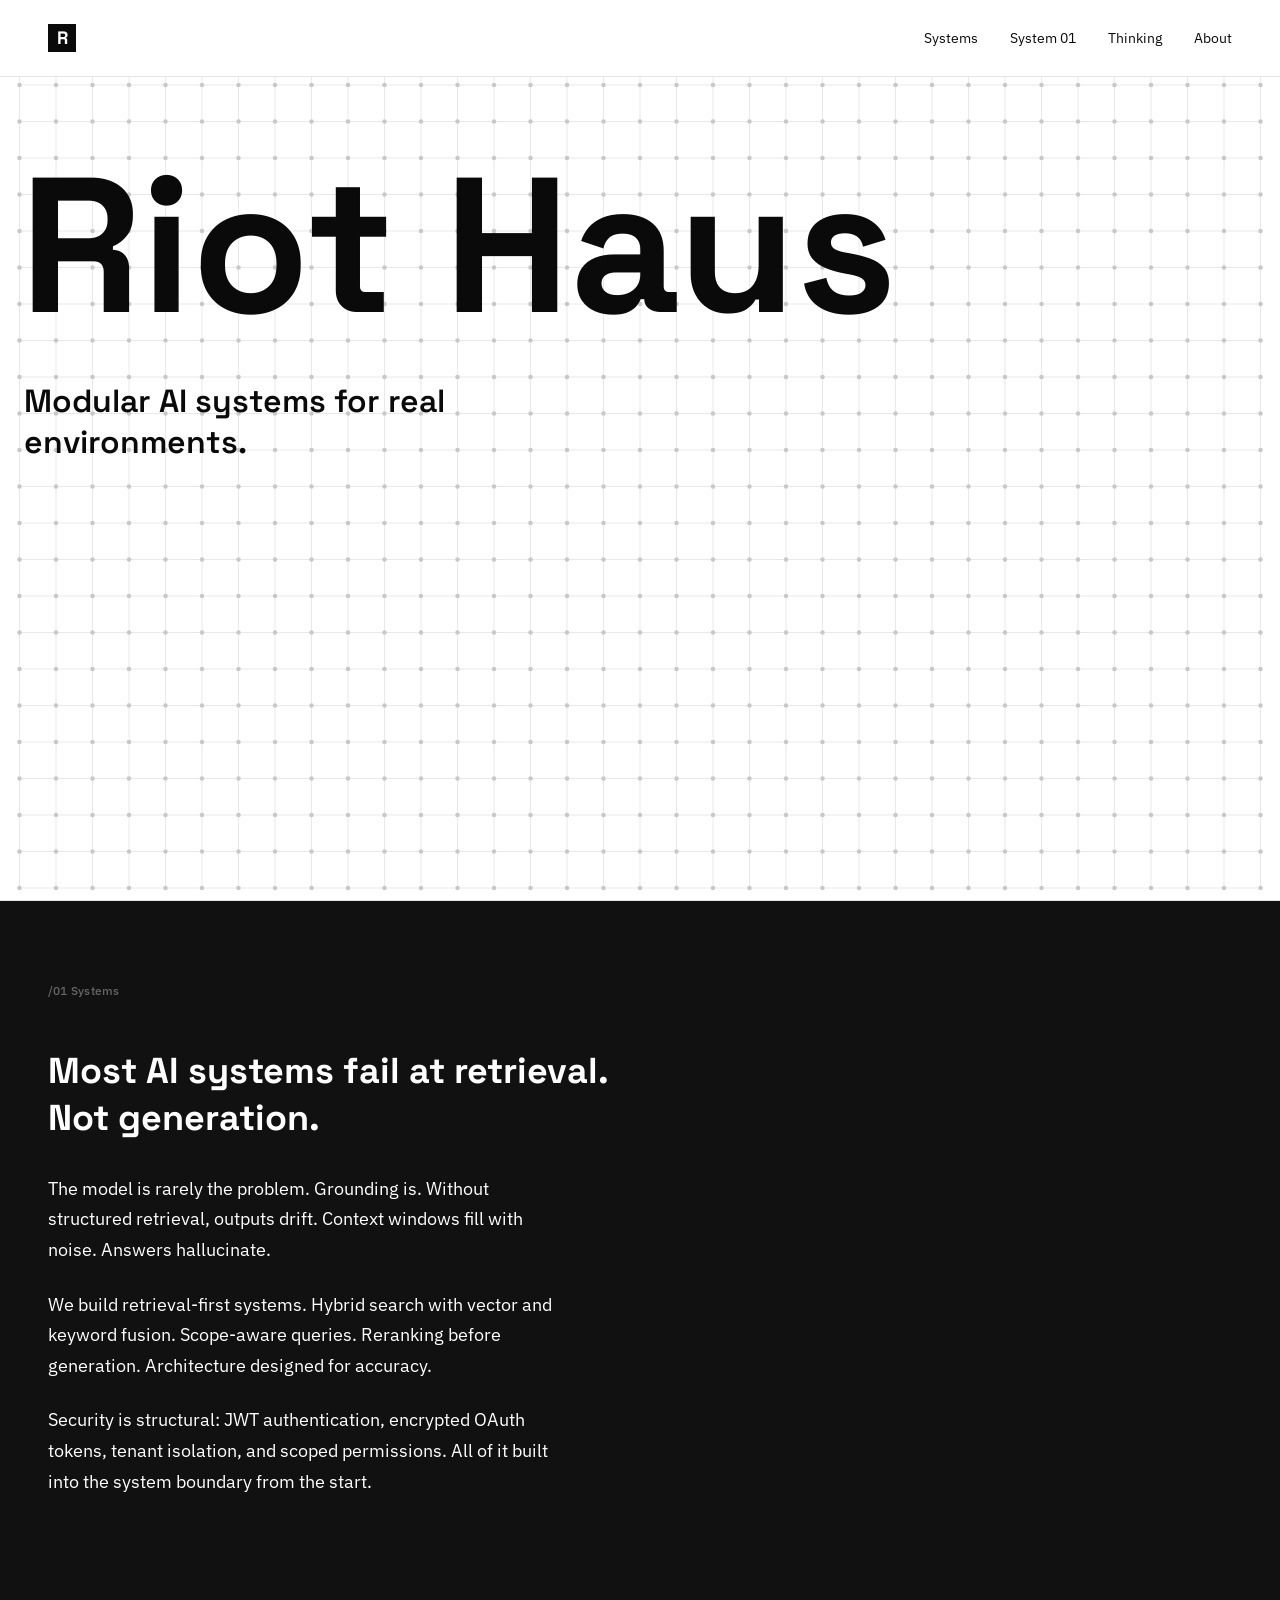
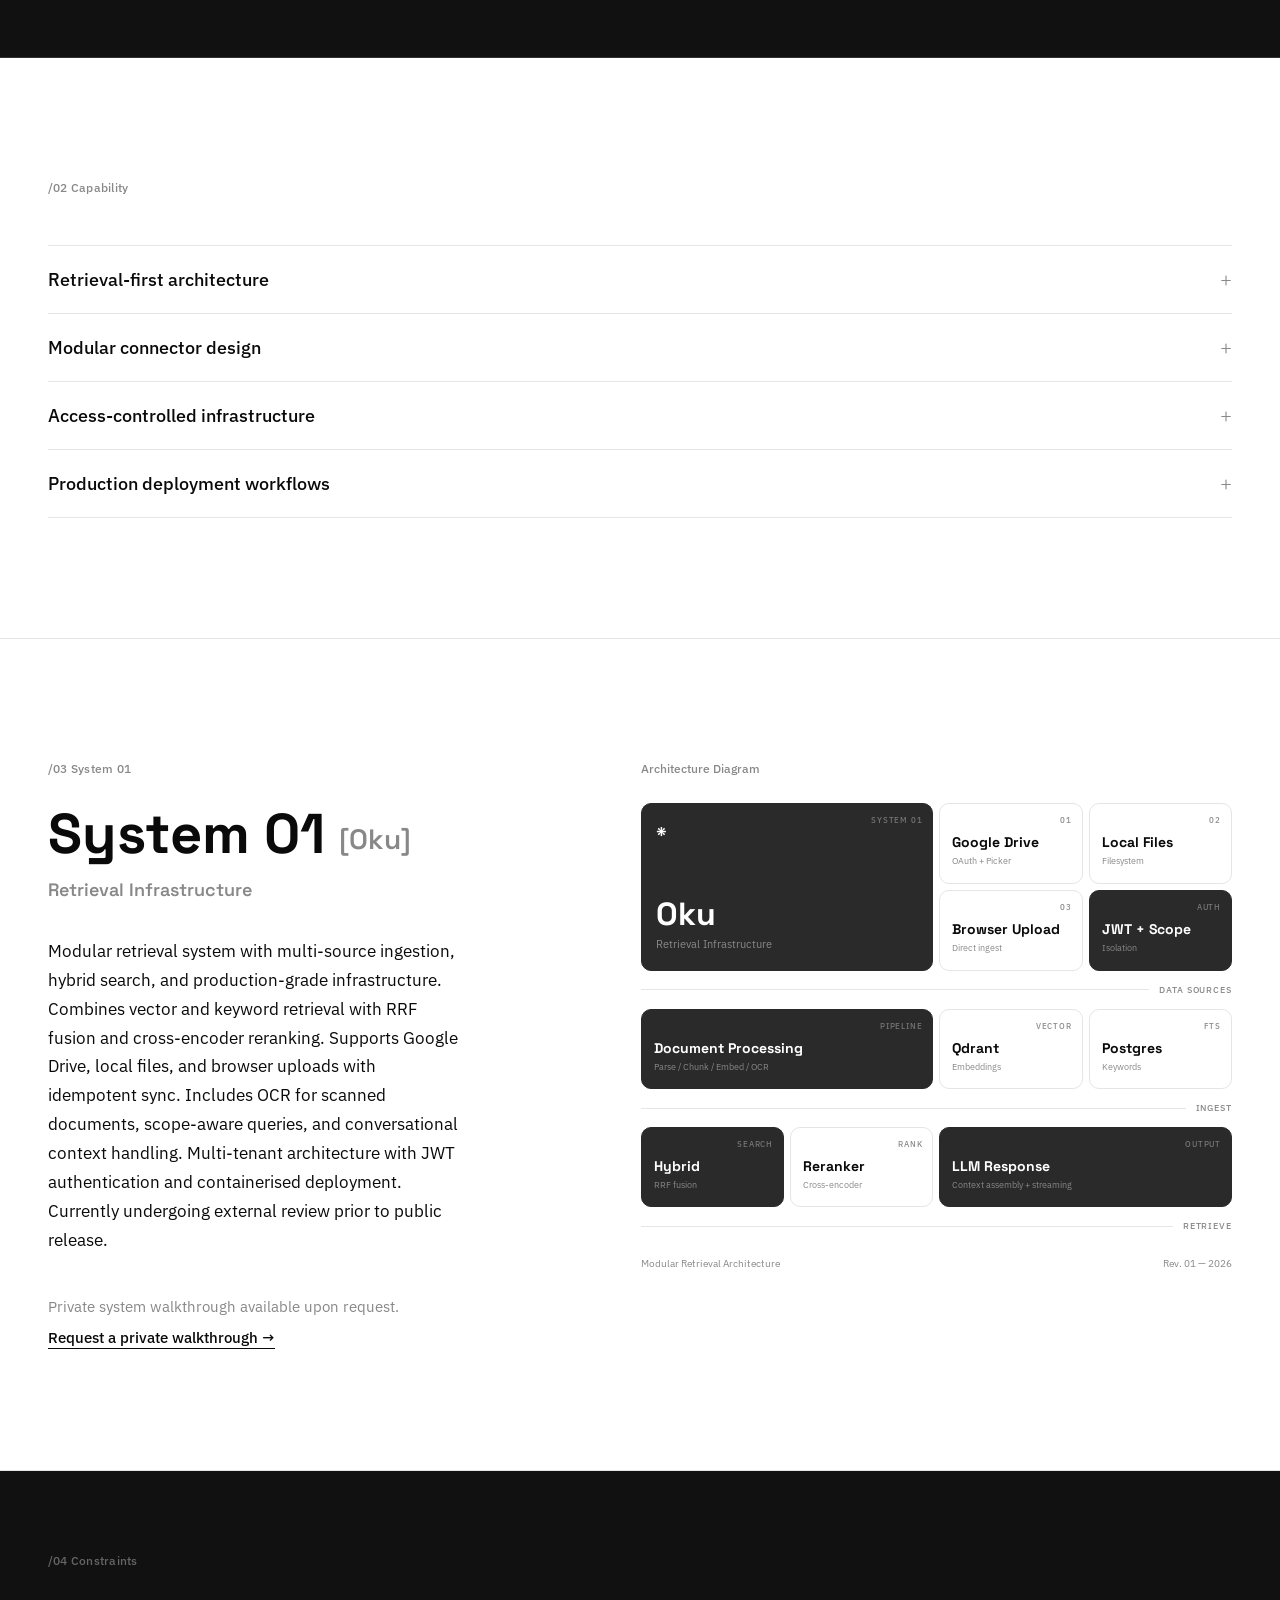
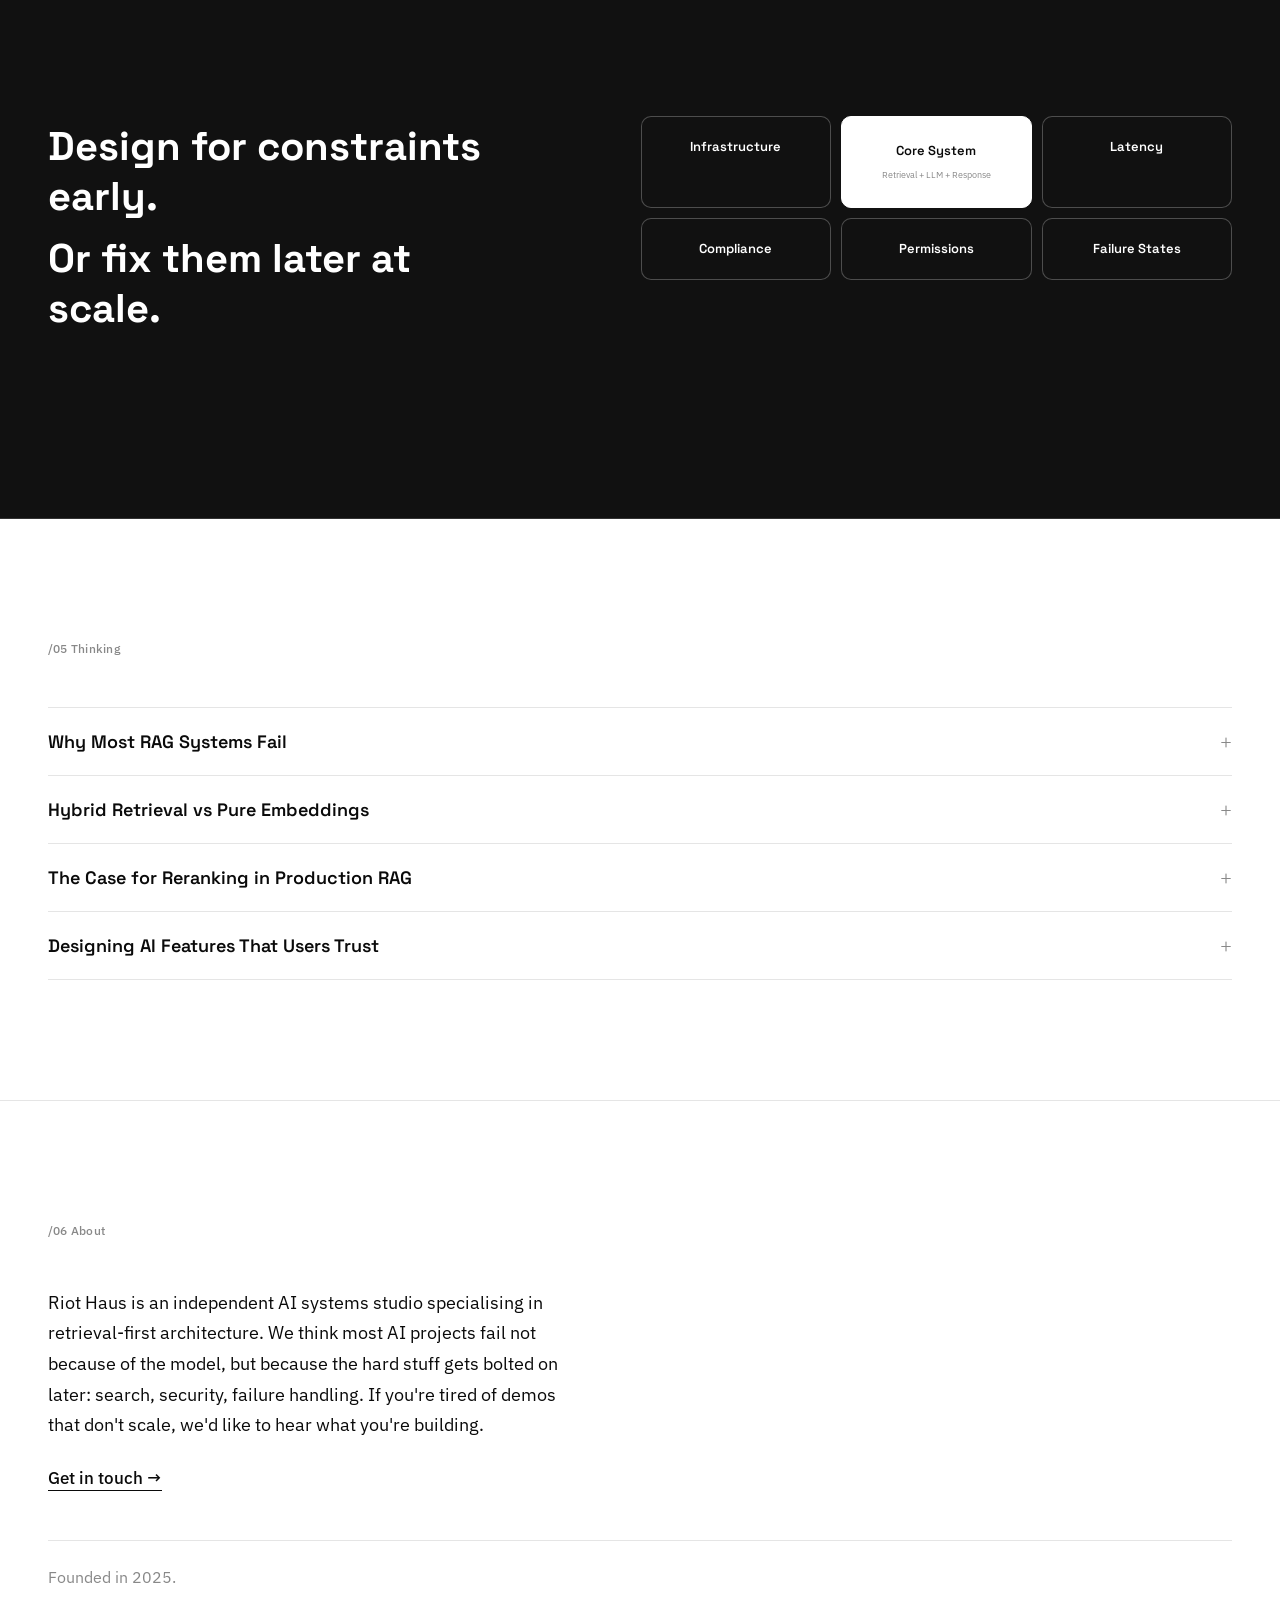
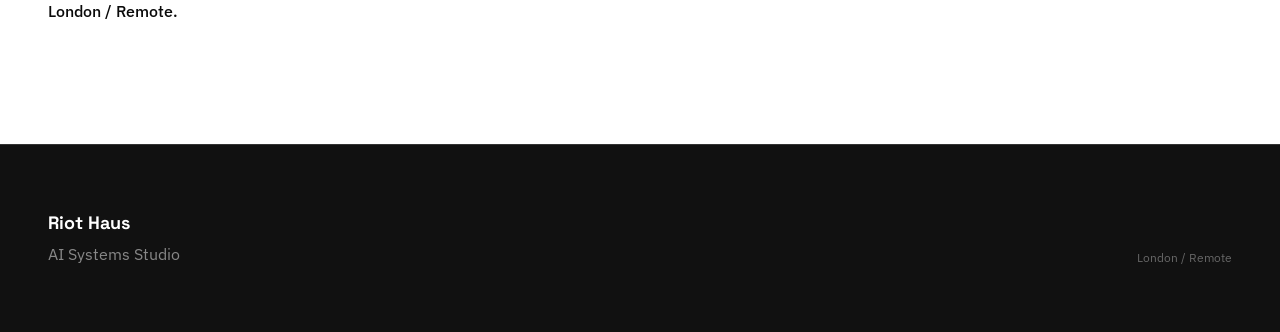
==== commit 3067bdfb: "Revert "Temporary maintenance page" This reverts commit 4bc95ec286ffc32ebd23ba8b87e894ea158a45ec." ====
--- a/index.html
+++ b/index.html
@@ -3,37 +3,1876 @@
 <head>
     <meta charset="UTF-8">
     <meta name="viewport" content="width=device-width, initial-scale=1.0">
-    <title>Riot Haus — Maintenance</title>
+    <title>Riot Haus — AI Systems Studio</title>
+    <meta name="description" content="Riot Haus is an independent AI systems studio focused on retrieval-first architecture and production deployment.">
+    <link rel="icon" type="image/svg+xml" href="favicon.svg">
+    <link rel="preconnect" href="https://fonts.googleapis.com">
+    <link rel="preconnect" href="https://fonts.gstatic.com" crossorigin>
+    <link href="https://fonts.googleapis.com/css2?family=IBM+Plex+Sans:wght@400;500&family=Space+Grotesk:wght@600;700&display=swap" rel="stylesheet">
     <style>
-        * { margin: 0; padding: 0; box-sizing: border-box; }
+        *, *::before, *::after {
+            margin: 0;
+            padding: 0;
+            box-sizing: border-box;
+        }
+
+        :root {
+            --white: #ffffff;
+            --off-white: #fafafa;
+            --black: #0a0a0a;
+            --dark: #111111;
+            --gray-light: #e5e5e5;
+            --gray-mid: #888888;
+            --gray-dark: #666666;
+            --font-headline: 'Space Grotesk', sans-serif;
+            --font-body: 'IBM Plex Sans', sans-serif;
+        }
+
+        html {
+            font-size: 16px;
+            -webkit-font-smoothing: antialiased;
+            -moz-osx-font-smoothing: grayscale;
+        }
+
         body {
-            font-family: -apple-system, BlinkMacSystemFont, 'Segoe UI', sans-serif;
-            min-height: 100vh;
+            font-family: var(--font-body);
+            font-weight: 400;
+            line-height: 1.6;
+            color: var(--black);
+            background: var(--white);
+            -webkit-tap-highlight-color: transparent;
+        }
+
+        /* Navigation */
+        nav {
+            position: fixed;
+            top: 0;
+            left: 0;
+            right: 0;
+            z-index: 100;
+            display: flex;
+            justify-content: space-between;
+            align-items: center;
+            padding: 24px 48px;
+            background: var(--white);
+            border-bottom: 1px solid var(--gray-light);
+        }
+
+        .nav-logo {
+            text-decoration: none;
+            display: flex;
+            align-items: center;
+        }
+
+        .nav-logo-icon {
             display: flex;
             align-items: center;
             justify-content: center;
-            background: #0a0a0a;
+            width: 28px;
+            height: 28px;
+            background: var(--black);
+            color: var(--white);
+            font-family: var(--font-headline);
+            font-weight: 700;
+            font-size: 1.125rem;
+        }
+
+        .nav-links {
+            display: flex;
+            gap: 32px;
+        }
+
+        .nav-links a {
+            font-family: var(--font-body);
+            font-weight: 400;
+            font-size: 0.875rem;
+            color: var(--black);
+            text-decoration: none;
+            position: relative;
+        }
+
+        .nav-links a::after {
+            content: '';
+            position: absolute;
+            bottom: -2px;
+            left: 0;
+            width: 0;
+            height: 1px;
+            background: var(--black);
+            transition: width 0.2s ease;
+        }
+
+        .nav-links a:hover::after {
+            width: 100%;
+        }
+
+        /* Hamburger Menu */
+        .nav-burger {
+            display: none;
+            flex-direction: column;
+            justify-content: center;
+            gap: 5px;
+            width: 24px;
+            height: 24px;
+            cursor: pointer;
+            z-index: 101;
+        }
+
+        .nav-burger span {
+            display: block;
+            width: 100%;
+            height: 2px;
+            background: var(--black);
+            transition: transform 0.2s ease, opacity 0.2s ease;
+        }
+
+        .nav-burger.is-open span:nth-child(1) {
+            transform: rotate(45deg) translate(5px, 5px);
+        }
+
+        .nav-burger.is-open span:nth-child(2) {
+            opacity: 0;
+        }
+
+        .nav-burger.is-open span:nth-child(3) {
+            transform: rotate(-45deg) translate(5px, -5px);
+        }
+
+        .nav-links-logo {
+            display: none;
+        }
+
+        /* Sections */
+        section {
+            padding: 120px 48px;
+        }
+
+        .section-light {
+            background: var(--white);
+            color: var(--black);
+        }
+
+        .section-dark {
+            background: var(--dark);
+            color: var(--white);
+            padding: 80px 48px;
+        }
+
+        .section-dark--systems {
+            padding-bottom: 160px;
+        }
+
+        .section-number {
+            font-family: var(--font-body);
+            font-size: 0.75rem;
+            font-weight: 500;
+            color: var(--gray-mid);
+            margin-bottom: 48px;
+            letter-spacing: 0.02em;
+        }
+
+        .section-dark .section-number {
+            color: var(--gray-dark);
+        }
+
+        /* Hero */
+        .hero {
+            min-height: 100vh;
+            padding-top: 160px;
+            padding-left: 24px;
+            padding-right: 24px;
+            padding-bottom: 120px;
+            display: flex;
+            flex-direction: column;
+            justify-content: flex-start;
+            position: relative;
+            overflow: hidden;
+        }
+
+        .dot-grid {
+            position: absolute;
+            inset: 0;
+            width: 100%;
+            height: 100%;
+            pointer-events: none;
+            z-index: 0;
+        }
+
+        .dot-grid canvas {
+            width: 100%;
+            height: 100%;
+        }
+
+        .hero-content {
+            position: relative;
+            z-index: 1;
+        }
+
+        .hero-title {
+            font-family: var(--font-headline);
+            font-weight: 700;
+            font-size: clamp(4.5rem, 15vw, 12rem);
+            line-height: 0.9;
+            margin-bottom: 48px;
+            margin-left: -4px;
+        }
+
+        .hero-subtitle {
+            font-family: var(--font-headline);
+            font-weight: 600;
+            font-size: clamp(1.25rem, 2.5vw, 2rem);
+            line-height: 1.3;
+            max-width: 540px;
+        }
+
+        /* Section titles */
+        .section-title {
+            font-family: var(--font-headline);
+            font-weight: 700;
+            font-size: clamp(1.75rem, 3vw, 2.25rem);
+            line-height: 1.3;
+            margin-bottom: 32px;
+            max-width: 600px;
+        }
+
+        .section-text {
+            font-size: 1.125rem;
+            line-height: 1.7;
+            max-width: 520px;
+            margin-bottom: 24px;
+        }
+
+        .section-text:last-child {
+            margin-bottom: 0;
+        }
+
+        /* Divider */
+        .divider {
+            width: 100%;
+            height: 1px;
+            background: var(--gray-light);
+        }
+
+        .divider-dark {
+            background: #333;
+        }
+
+        /* Capability list / Accordion */
+        .capability-list {
+            list-style: none;
+            display: flex;
+            flex-direction: column;
+        }
+
+        .capability-item {
+            border-bottom: 1px solid var(--gray-light);
+        }
+
+        .capability-item:first-child {
+            border-top: 1px solid var(--gray-light);
+        }
+
+        .capability-header {
+            display: flex;
+            justify-content: space-between;
+            align-items: center;
+            padding: 20px 0;
+            cursor: pointer;
+            font-family: var(--font-body);
+            font-size: 1.125rem;
+            font-weight: 500;
+            color: var(--black);
+            background: none;
+            border: none;
+            width: 100%;
+            text-align: left;
+        }
+
+        .capability-header:hover {
+            color: var(--gray-dark);
+        }
+
+        .capability-toggle {
+            font-family: var(--font-body);
+            font-size: 1.25rem;
+            font-weight: 300;
+            color: var(--gray-mid);
+            transition: transform 0.2s ease;
+        }
+
+        .capability-item.is-open .capability-toggle {
+            transform: rotate(45deg);
+        }
+
+        .capability-content {
+            max-height: 0;
+            overflow: hidden;
+            transition: max-height 0.3s ease;
+        }
+
+        .capability-item.is-open .capability-content {
+            max-height: 200px;
+        }
+
+        .capability-text {
+            padding-bottom: 20px;
+            max-width: 560px;
+        }
+
+        .capability-text p {
+            font-family: var(--font-body);
+            font-size: 1.125rem;
+            font-weight: 400;
+            color: var(--gray-dark);
+            line-height: 1.6;
+            margin-bottom: 8px;
+        }
+
+        .capability-text p:last-child {
+            margin-bottom: 0;
+        }
+
+        /* System 01 */
+        .system-section {
+            display: grid;
+            grid-template-columns: 1fr 1.2fr;
+            gap: 100px;
+            align-items: flex-start;
+        }
+
+        .system-content {
+            padding-top: 0;
+        }
+
+        .system-content .section-number {
+            margin-bottom: 24px;
+        }
+
+        .system-header {
+            margin-bottom: 16px;
+        }
+
+        .system-label {
+            font-family: var(--font-body);
+            font-size: 0.875rem;
+            font-weight: 500;
+            color: var(--gray-mid);
+            margin-bottom: 8px;
+        }
+
+        .system-title {
+            font-family: var(--font-headline);
+            font-weight: 700;
+            font-size: clamp(2.5rem, 5vw, 3.5rem);
+            line-height: 1.1;
+        }
+
+        .system-title-tag {
+            font-weight: 600;
+            font-size: 0.5em;
+            color: var(--gray-mid);
+            vertical-align: middle;
+        }
+
+        .system-subtitle {
+            font-family: var(--font-headline);
+            font-weight: 600;
+            font-size: 1.125rem;
+            color: var(--gray-mid);
+            margin-top: 12px;
+        }
+
+        .system-description {
+            font-size: 1.0625rem;
+            line-height: 1.7;
+            max-width: 420px;
+            margin-top: 32px;
+        }
+
+        /* Architecture Diagram */
+        .architecture {
+            margin: 0;
+        }
+
+        .architecture-label {
+            font-family: var(--font-body);
+            font-size: 0.75rem;
+            font-weight: 500;
+            color: var(--gray-mid);
+            margin-bottom: 24px;
+        }
+
+        .architecture-diagram {
+            display: grid;
+            grid-template-columns: 1fr 1fr 1fr 1fr;
+            grid-template-rows: auto auto auto auto auto auto auto;
+            gap: 6px;
+            width: 100%;
+        }
+
+        .arch-module {
+            border: 1.5px solid var(--gray-light);
+            padding: 14px 12px;
+            display: flex;
+            flex-direction: column;
+            justify-content: space-between;
+            min-height: 80px;
+            background: var(--white);
+            border-radius: 10px;
+            position: relative;
+            transition: box-shadow 0.2s ease, transform 0.2s ease;
+        }
+
+        .arch-module:hover {
+            box-shadow: 0 3px 8px rgba(0, 0, 0, 0.38);
+            transform: scale(1.05);
+            z-index: 10;
+        }
+
+        .arch-module-header {
+            font-family: var(--font-body);
+            font-size: 0.5rem;
+            font-weight: 500;
+            text-transform: uppercase;
+            letter-spacing: 0.1em;
+            color: var(--gray-mid);
+            position: absolute;
+            top: 10px;
+            right: 10px;
+        }
+
+        .arch-module-title {
+            font-family: var(--font-headline);
+            font-size: 0.875rem;
+            font-weight: 700;
+            line-height: 1.2;
+            margin-top: auto;
+        }
+
+        .arch-module-sub {
+            font-family: var(--font-body);
+            font-size: 0.5625rem;
+            color: var(--gray-mid);
+            margin-top: 3px;
+        }
+
+        .arch-module--accent {
+            background: #2a2a2a;
+            color: var(--white);
+            border-color: #2a2a2a;
+        }
+
+        .arch-module--accent .arch-module-header {
+            color: #777;
+        }
+
+        .arch-module--accent .arch-module-sub {
+            color: #888;
+        }
+
+        .arch-module--dark {
+            background: #2a2a2a;
+            color: var(--white);
+            border-color: #2a2a2a;
+        }
+
+        .arch-module--dark .arch-module-header {
+            color: #777;
+        }
+
+        .arch-module--dark .arch-module-sub {
+            color: #888;
+        }
+
+        /* Tooltip for architecture modules */
+        .arch-module[data-tooltip] {
+            cursor: pointer;
+        }
+
+        .arch-module[data-tooltip]::after {
+            content: attr(data-tooltip);
+            position: absolute;
+            bottom: calc(100% + 8px);
+            left: 50%;
+            transform: translateX(-50%);
+            background: var(--black);
+            color: var(--white);
+            font-family: var(--font-body);
+            font-size: 0.6875rem;
+            font-weight: 400;
+            line-height: 1.4;
+            padding: 10px 12px;
+            border-radius: 6px;
+            width: max-content;
+            max-width: 220px;
+            opacity: 0;
+            visibility: hidden;
+            transition: opacity 0.2s ease, visibility 0.2s ease;
+            z-index: 10;
+            pointer-events: none;
+            box-shadow: 0 3px 8px rgba(0, 0, 0, 0.38);
+        }
+
+        .arch-module[data-tooltip]:hover::after {
+            opacity: 1;
+            visibility: visible;
+        }
+
+        .arch-module--wide {
+            grid-column: span 2;
+        }
+
+        .arch-module--tall {
+            grid-row: span 2;
+            min-height: 168px;
+        }
+
+        .arch-module--feature {
+            grid-column: span 2;
+            grid-row: span 2;
+            min-height: 168px;
+            padding: 16px 14px;
+        }
+
+        .arch-module--feature .arch-module-detail {
+            font-family: var(--font-headline);
+            font-size: 1.25rem;
+            font-weight: 700;
+            position: absolute;
+            top: 14px;
+            left: 14px;
+        }
+
+        .arch-module--feature .arch-module-title {
+            font-size: 2rem;
+            line-height: 1;
+        }
+
+        .arch-module--feature .arch-module-sub {
+            font-size: 0.6875rem;
+            margin-top: 6px;
+        }
+
+        .arch-flow {
+            display: flex;
+            align-items: center;
+            justify-content: flex-end;
+            font-family: var(--font-body);
+            font-size: 0.5625rem;
+            font-weight: 500;
+            text-transform: uppercase;
+            letter-spacing: 0.1em;
+            color: var(--gray-mid);
+            grid-column: span 4;
+            padding: 6px 0;
+            gap: 10px;
+        }
+
+        .arch-flow::before {
+            content: '';
+            flex: 1;
+            height: 1px;
+            background: var(--gray-light);
+        }
+
+        .architecture-meta {
+            display: flex;
+            justify-content: space-between;
+            align-items: center;
+            margin-top: 16px;
+            width: 100%;
+        }
+
+        .architecture-meta span {
+            font-family: var(--font-body);
+            font-size: 0.625rem;
+            font-weight: 400;
+            color: var(--gray-mid);
+        }
+
+        .system-cta {
+            margin-top: 40px;
+        }
+
+        .system-cta p {
+            font-size: 0.9375rem;
+            color: var(--gray-mid);
+            margin-bottom: 6px;
+        }
+
+        .system-cta a {
+            font-family: var(--font-body);
+            font-size: 0.9375rem;
+            font-weight: 500;
+            color: var(--black);
+            text-decoration: none;
+            position: relative;
+        }
+
+        .system-cta a::after {
+            content: '';
+            position: absolute;
+            bottom: -2px;
+            left: 0;
+            width: 100%;
+            height: 1px;
+            background: var(--black);
+        }
+
+        .system-cta a:hover {
+            color: var(--gray-dark);
+        }
+
+        /* Constraints Section */
+        .constraints-section {
+            display: grid;
+            grid-template-columns: 1fr 1.2fr;
+            gap: 100px;
+            align-items: center;
+            min-height: 420px;
+        }
+
+        .constraints-text {
+            padding-right: 20px;
+        }
+
+        .constraints-headline {
+            font-family: var(--font-headline);
+            font-weight: 700;
+            font-size: clamp(1.75rem, 3.5vw, 2.5rem);
+            line-height: 1.25;
             color: #fff;
         }
-        .container {
+
+        .constraints-headline span {
+            display: block;
+            margin-top: 12px;
+        }
+
+        /* Constraints Diagram */
+        .constraints-diagram {
+            position: relative;
+            width: 100%;
+        }
+
+        .constraints-grid {
+            display: grid;
+            grid-template-columns: 1fr 1fr 1fr;
+            grid-template-rows: auto auto;
+            gap: 10px 10px;
+            position: relative;
+            margin-bottom: 60px;
+        }
+
+        .constraint-box {
+            border: 1.5px solid rgba(255, 255, 255, 0.25);
+            padding: 20px 14px;
             text-align: center;
-            padding: 2rem;
-        }
-        h1 {
-            font-size: 2rem;
+            background: var(--dark);
+            border-radius: 10px;
+            position: relative;
+            z-index: 1;
+        }
+
+        .constraint-box--core {
+            border: 1.5px solid var(--white);
+            padding: 24px 18px;
+            background: var(--white);
+        }
+
+        .constraint-box--core .constraint-label {
+            color: var(--black);
+        }
+
+        .constraint-box--core .constraint-sub {
+            color: var(--gray-mid);
+        }
+
+        .constraint-label {
+            font-family: var(--font-headline);
             font-weight: 600;
-            margin-bottom: 1rem;
-        }
-        p {
-            color: #888;
+            font-size: 0.8125rem;
+            color: #fff;
+        }
+
+        .constraint-sub {
+            font-family: var(--font-body);
+            font-size: 0.5625rem;
+            color: rgba(255, 255, 255, 0.4);
+            margin-top: 6px;
+        }
+
+        /* Tooltip for constraint boxes */
+        .constraint-box[data-tooltip] {
+            cursor: pointer;
+        }
+
+        .constraint-box[data-tooltip]::after {
+            content: attr(data-tooltip);
+            position: absolute;
+            top: 100%;
+            left: 0;
+            right: 0;
+            margin-top: 24px;
+            background: transparent;
+            color: var(--white);
+            font-family: var(--font-body);
+            font-size: 0.6875rem;
+            font-weight: 400;
+            line-height: 1.6;
+            text-align: center;
+            padding: 0;
+            width: auto;
+            max-width: 420px;
+            margin-left: auto;
+            margin-right: auto;
+            opacity: 0;
+            visibility: hidden;
+            transition: opacity 0.2s ease, visibility 0.2s ease;
+            z-index: 10;
+            pointer-events: none;
+        }
+
+        /* Position tooltips relative to grid, not individual boxes */
+        .constraint-box {
+            position: static;
+        }
+
+        .constraint-box[data-tooltip]:hover::after {
+            opacity: 1;
+            visibility: visible;
+        }
+
+        /* Grid positions */
+        .constraint--infrastructure { grid-column: 1; grid-row: 1; }
+        .constraint--core { grid-column: 2; grid-row: 1; }
+        .constraint--latency { grid-column: 3; grid-row: 1; }
+        .constraint--compliance { grid-column: 1; grid-row: 2; }
+        .constraint--permissions { grid-column: 2; grid-row: 2; }
+        .constraint--failure { grid-column: 3; grid-row: 2; }
+
+        @media (max-width: 900px) {
+            .constraints-section {
+                grid-template-columns: 1fr;
+                gap: 48px;
+            }
+
+            .constraints-text {
+                padding-right: 0;
+            }
+        }
+
+
+        /* Thinking */
+        .thinking-list {
+            list-style: none;
+            display: flex;
+            flex-direction: column;
+        }
+
+        .thinking-item {
+            border-bottom: 1px solid var(--gray-light);
+        }
+
+        .thinking-item:first-child {
+            border-top: 1px solid var(--gray-light);
+        }
+
+        .thinking-header {
+            display: flex;
+            justify-content: space-between;
+            align-items: center;
+            padding: 20px 0;
+            cursor: pointer;
+            font-family: var(--font-headline);
+            font-size: 1.125rem;
+            font-weight: 600;
+            color: var(--black);
+            background: none;
+            border: none;
+            width: 100%;
+            text-align: left;
+        }
+
+        .thinking-header:hover {
+            color: var(--gray-dark);
+        }
+
+        .thinking-toggle {
+            font-family: var(--font-body);
+            font-size: 1.25rem;
+            font-weight: 300;
+            color: var(--gray-mid);
+            transition: transform 0.2s ease;
+        }
+
+        .thinking-item.is-open .thinking-toggle {
+            transform: rotate(45deg);
+        }
+
+        .thinking-content {
+            max-height: 0;
+            overflow: hidden;
+            transition: max-height 0.3s ease;
+        }
+
+        .thinking-item.is-open .thinking-content {
+            max-height: 300px;
+        }
+
+        .thinking-text {
+            padding-bottom: 24px;
+            max-width: 560px;
+        }
+
+        .thinking-text p {
+            font-family: var(--font-body);
+            font-size: 1.125rem;
+            font-weight: 400;
+            color: var(--gray-dark);
+            line-height: 1.6;
+            margin-bottom: 16px;
+        }
+
+        .thinking-cta {
+            display: inline-block;
+            font-family: var(--font-body);
             font-size: 1rem;
+            font-weight: 500;
+            color: var(--black);
+            text-decoration: none;
+            position: relative;
+        }
+
+        .thinking-cta::after {
+            content: '';
+            position: absolute;
+            bottom: -2px;
+            left: 0;
+            width: 100%;
+            height: 1px;
+            background: var(--black);
+        }
+
+        .thinking-cta:hover {
+            color: var(--gray-dark);
+        }
+
+        /* About */
+        .about-text {
+            font-size: 1.125rem;
+            line-height: 1.7;
+            max-width: 520px;
+            margin-bottom: 24px;
+        }
+
+        .about-cta {
+            margin-top: 24px;
+        }
+
+        .about-cta a {
+            font-family: var(--font-body);
+            font-size: 1.0625rem;
+            font-weight: 500;
+            color: var(--black);
+            text-decoration: none;
+            position: relative;
+        }
+
+        .about-cta a::after {
+            content: '';
+            position: absolute;
+            bottom: -2px;
+            left: 0;
+            width: 100%;
+            height: 1px;
+            background: var(--black);
+        }
+
+        .about-cta a:hover {
+            color: var(--gray-dark);
+        }
+
+        .about-meta {
+            margin-top: 48px;
+            padding-top: 24px;
+            border-top: 1px solid var(--gray-light);
+        }
+
+        .about-meta p {
+            font-size: 1rem;
+            color: var(--gray-mid);
+            margin-bottom: 8px;
+        }
+
+        .about-meta p:last-child {
+            margin-bottom: 0;
+            color: var(--black);
+            font-weight: 500;
+        }
+
+        /* Footer */
+        footer {
+            background: var(--dark);
+            color: var(--white);
+            padding: 64px 48px;
+            border-top: 1px solid #333;
+        }
+
+        .footer-content {
+            display: flex;
+            justify-content: space-between;
+            align-items: flex-end;
+        }
+
+        .footer-brand {
+            display: flex;
+            flex-direction: column;
+            gap: 4px;
+        }
+
+        .footer-title {
+            font-family: var(--font-headline);
+            font-weight: 700;
+            font-size: 1.125rem;
+        }
+
+        .footer-subtitle {
+            font-family: var(--font-body);
+            font-size: 1rem;
+            color: var(--gray-mid);
+        }
+
+        .footer-location {
+            font-family: var(--font-body);
+            font-size: 0.75rem;
+            color: var(--gray-dark);
+            margin-top: 8px;
+        }
+
+        .footer-tagline {
+            font-family: var(--font-body);
+            font-size: 0.75rem;
+            color: var(--gray-dark);
+        }
+
+        /* Responsive - Tablet */
+        @media (max-width: 768px) {
+            nav {
+                padding: 16px 20px;
+            }
+
+            .nav-burger {
+                display: flex;
+            }
+
+            .nav-links {
+                position: fixed;
+                top: 0;
+                left: 0;
+                right: 0;
+                bottom: 0;
+                flex-direction: column;
+                justify-content: center;
+                align-items: center;
+                gap: 32px;
+                background: var(--white);
+                opacity: 0;
+                visibility: hidden;
+                transition: opacity 0.3s ease, visibility 0.3s ease;
+                z-index: 100;
+            }
+
+            .nav-links.is-open {
+                opacity: 1;
+                visibility: visible;
+            }
+
+            .nav-links-logo {
+                display: flex;
+                align-items: center;
+                justify-content: center;
+                width: 48px;
+                height: 48px;
+                background: var(--black);
+                color: var(--white);
+                font-family: var(--font-headline);
+                font-weight: 700;
+                font-size: 1.75rem;
+                position: absolute;
+                top: 96px;
+            }
+
+            .nav-links a {
+                font-size: 3rem;
+            }
+
+            .nav-links a::after {
+                display: none;
+            }
+
+            /* Hide asterisk on mobile */
+            .arch-module--feature .arch-module-detail {
+                display: none;
+            }
+
+            section {
+                padding: 60px 20px;
+            }
+
+            .section-dark {
+                padding: 50px 20px;
+            }
+
+            .section-dark--systems {
+                padding-bottom: 80px;
+            }
+
+            .section-number {
+                margin-bottom: 32px;
+            }
+
+            .hero {
+                padding-top: 100px;
+                padding-left: 20px;
+                padding-right: 20px;
+                padding-bottom: 60px;
+                min-height: 100vh;
+            }
+
+            .hero-title {
+                margin-bottom: 32px;
+            }
+
+            .system-section {
+                grid-template-columns: 1fr;
+                gap: 48px;
+            }
+
+            .system-content {
+                padding-top: 0;
+            }
+
+            .system-description {
+                max-width: 100%;
+            }
+
+            .architecture-diagram {
+                grid-template-columns: 1fr 1fr;
+                max-width: 100%;
+            }
+
+            .arch-module--wide,
+            .arch-module--feature {
+                grid-column: span 2;
+            }
+
+            .arch-module--tall,
+            .arch-module--feature {
+                grid-row: span 1;
+                min-height: 100px;
+            }
+
+            .arch-module--feature .arch-module-title {
+                font-size: 1.5rem;
+            }
+
+            .arch-flow {
+                grid-column: span 2;
+            }
+
+            .architecture-meta {
+                max-width: 100%;
+            }
+
+            /* Disable hover tooltips on mobile, enable click-based */
+            .arch-module[data-tooltip]:hover::after,
+            .constraint-box[data-tooltip]:hover::after {
+                opacity: 0;
+                visibility: hidden;
+            }
+
+            .arch-module[data-tooltip].tooltip-visible::after,
+            .constraint-box[data-tooltip].tooltip-visible::after {
+                opacity: 1;
+                visibility: visible;
+                z-index: 100;
+            }
+
+            /* Ensure tooltips aren't clipped */
+            .constraints-diagram,
+            .constraints-grid {
+                overflow: visible;
+            }
+
+            /* More space for tooltips on mobile */
+            .constraints-grid {
+                margin-bottom: 80px;
+            }
+
+            .constraint-box[data-tooltip]::after {
+                margin-top: 32px;
+            }
+
+
+            .thinking-header span:first-child {
+                font-size: 1rem;
+            }
+
+            .capability-header {
+                font-size: 1rem;
+            }
+
+            footer {
+                padding: 40px 20px;
+            }
+
+            .footer-content {
+                flex-direction: column;
+                align-items: flex-start;
+                gap: 16px;
+            }
+        }
+
+        /* Responsive - Mobile */
+        @media (max-width: 480px) {
+            nav {
+                padding: 14px 16px;
+            }
+
+            .nav-logo-icon {
+                width: 24px;
+                height: 24px;
+                font-size: 0.9375rem;
+            }
+
+            .nav-links {
+                gap: 12px;
+            }
+
+            .nav-links a {
+                font-size: 2.5rem;
+            }
+
+            section {
+                padding: 48px 16px;
+            }
+
+            .section-dark {
+                padding: 40px 16px;
+            }
+
+            .hero {
+                padding-top: 100px;
+                padding-left: 16px;
+                padding-right: 16px;
+                padding-bottom: 48px;
+                min-height: 100vh;
+            }
+
+            .hero-title {
+                font-size: 3.5rem;
+                margin-bottom: 24px;
+            }
+
+            .hero-subtitle {
+                font-size: 1.125rem;
+            }
+
+            .section-title {
+                font-size: 1.5rem;
+            }
+
+            .section-text {
+                font-size: 0.9375rem;
+            }
+
+            .system-title {
+                font-size: 2rem;
+            }
+
+            .system-description {
+                font-size: 0.875rem;
+            }
+
+            .architecture-diagram {
+                grid-template-columns: 1fr;
+                gap: 4px;
+            }
+
+            .arch-module {
+                min-height: 60px;
+                padding: 12px 10px;
+            }
+
+            .arch-module--wide,
+            .arch-module--feature {
+                grid-column: span 1;
+            }
+
+            .arch-module--feature {
+                min-height: 80px;
+            }
+
+            .arch-module--feature .arch-module-title {
+                font-size: 1.25rem;
+            }
+
+            .arch-flow {
+                grid-column: span 1;
+                font-size: 0.5rem;
+            }
+
+            .constraints-headline {
+                font-size: 1.5rem;
+            }
+
+            .constraints-grid {
+                grid-template-columns: 1fr 1fr;
+                grid-template-rows: auto auto auto;
+                gap: 6px;
+            }
+
+            .constraint-box {
+                padding: 14px 10px;
+            }
+
+            .constraint-label {
+                font-size: 0.6875rem;
+            }
+
+            /* Mobile layout: Core System at top */
+            .constraint--core {
+                grid-column: 1 / -1;
+                grid-row: 1;
+            }
+
+            .constraint--infrastructure {
+                grid-column: 1;
+                grid-row: 2;
+            }
+
+            .constraint--latency {
+                grid-column: 2;
+                grid-row: 2;
+            }
+
+            .constraint--compliance {
+                grid-column: 1;
+                grid-row: 3;
+            }
+
+            .constraint--permissions {
+                grid-column: 2;
+                grid-row: 3;
+            }
+
+            .constraint--failure {
+                grid-column: 1 / -1;
+                grid-row: 4;
+            }
+
+            .thinking-header {
+                padding: 16px 0;
+            }
+
+            .thinking-header span:first-child {
+                font-size: 0.9375rem;
+            }
+
+            /* Fix accordion - ensure it stays closed by default */
+            .thinking-item.is-open .thinking-content {
+                max-height: 400px;
+            }
+
+            .thinking-text p {
+                font-size: 0.875rem;
+            }
+
+            .capability-header {
+                padding: 16px 0;
+                font-size: 0.9375rem;
+            }
+
+            .capability-text p {
+                font-size: 0.875rem;
+            }
+
+            .about-text {
+                font-size: 0.9375rem;
+            }
+
+            .about-meta p {
+                font-size: 0.8125rem;
+            }
+
+            footer {
+                padding: 32px 16px;
+            }
         }
     </style>
 </head>
 <body>
-    <div class="container">
-        <h1>Riot Haus</h1>
-        <p>Under maintenance. Back soon.</p>
-    </div>
+    <nav>
+        <a href="#" class="nav-logo"><span class="nav-logo-icon">R</span></a>
+        <div class="nav-links">
+            <span class="nav-links-logo">R</span>
+            <a href="#systems">Systems</a>
+            <a href="#system-01">System 01</a>
+            <a href="#thinking">Thinking</a>
+            <a href="#about">About</a>
+        </div>
+        <div class="nav-burger" onclick="toggleMobileMenu()">
+            <span></span>
+            <span></span>
+            <span></span>
+        </div>
+    </nav>
+
+    <section class="hero section-light">
+        <div class="dot-grid">
+            <canvas id="dotCanvas"></canvas>
+        </div>
+        <div class="hero-content">
+            <h1 class="hero-title">Riot Haus</h1>
+            <p class="hero-subtitle">Modular AI systems for real environments.</p>
+        </div>
+    </section>
+
+    <div class="divider"></div>
+
+    <section id="systems" class="section-dark section-dark--systems">
+        <p class="section-number">/01 Systems</p>
+        <h2 class="section-title">Most AI systems fail at retrieval.<br>Not generation.</h2>
+        <p class="section-text">The model is rarely the problem. Grounding is. Without structured retrieval, outputs drift. Context windows fill with noise. Answers hallucinate.</p>
+        <p class="section-text">We build retrieval-first systems. Hybrid search with vector and keyword fusion. Scope-aware queries. Reranking before generation. Architecture designed for accuracy.</p>
+        <p class="section-text">Security is structural: JWT authentication, encrypted OAuth tokens, tenant isolation, and scoped permissions. All of it built into the system boundary from the start.</p>
+    </section>
+
+    <div class="divider divider-dark"></div>
+
+    <section class="section-light">
+        <p class="section-number">/02 Capability</p>
+        <ul class="capability-list">
+            <li class="capability-item">
+                <button class="capability-header" onclick="this.parentElement.classList.toggle('is-open')">
+                    <span>Retrieval-first architecture</span>
+                    <span class="capability-toggle">+</span>
+                </button>
+                <div class="capability-content">
+                    <div class="capability-text">
+                        <p>Design retrieval as a primary system layer, not a downstream add-on.</p>
+                        <p>Vector + keyword strategies are structured before model invocation to ensure grounded outputs.</p>
+                    </div>
+                </div>
+            </li>
+            <li class="capability-item">
+                <button class="capability-header" onclick="this.parentElement.classList.toggle('is-open')">
+                    <span>Modular connector design</span>
+                    <span class="capability-toggle">+</span>
+                </button>
+                <div class="capability-content">
+                    <div class="capability-text">
+                        <p>Data sources are abstracted as interchangeable connectors.</p>
+                        <p>New integrations can be introduced without restructuring the core system.</p>
+                    </div>
+                </div>
+            </li>
+            <li class="capability-item">
+                <button class="capability-header" onclick="this.parentElement.classList.toggle('is-open')">
+                    <span>Access-controlled infrastructure</span>
+                    <span class="capability-toggle">+</span>
+                </button>
+                <div class="capability-content">
+                    <div class="capability-text">
+                        <p>Permissions, scopes, and identity layers are isolated and enforced at the system boundary.</p>
+                        <p>Security constraints are treated as architectural inputs, not compliance afterthoughts.</p>
+                    </div>
+                </div>
+            </li>
+            <li class="capability-item">
+                <button class="capability-header" onclick="this.parentElement.classList.toggle('is-open')">
+                    <span>Production deployment workflows</span>
+                    <span class="capability-toggle">+</span>
+                </button>
+                <div class="capability-content">
+                    <div class="capability-text">
+                        <p>Systems are containerised, versioned, and deployed with environment separation.</p>
+                        <p>Infrastructure decisions account for latency, monitoring, and failure recovery.</p>
+                    </div>
+                </div>
+            </li>
+        </ul>
+    </section>
+
+    <div class="divider"></div>
+
+    <section id="system-01" class="section-light">
+        <div class="system-section">
+            <div class="system-content">
+                <p class="section-number">/03 System 01</p>
+                <div class="system-header">
+                    <h2 class="system-title">System 01 <span class="system-title-tag">[Oku]</span></h2>
+                    <p class="system-subtitle">Retrieval Infrastructure</p>
+                </div>
+                <p class="system-description">Modular retrieval system with multi-source ingestion, hybrid search, and production-grade infrastructure. Combines vector and keyword retrieval with RRF fusion and cross-encoder reranking. Supports Google Drive, local files, and browser uploads with idempotent sync. Includes OCR for scanned documents, scope-aware queries, and conversational context handling. Multi-tenant architecture with JWT authentication and containerised deployment. Currently undergoing external review prior to public release.</p>
+
+                <div class="system-cta">
+                    <p>Private system walkthrough available upon request.</p>
+                    <a href="mailto:hello@riothaus.com">Request a private walkthrough →</a>
+                </div>
+            </div>
+
+            <div class="architecture">
+                <p class="architecture-label">Architecture Diagram</p>
+                <div class="architecture-diagram">
+                    <!-- Row 1: Feature + Connectors -->
+                    <div class="arch-module arch-module--feature arch-module--accent" data-tooltip="Production-grade retrieval system with hybrid search, multi-source ingestion, and tenant isolation.">
+                        <div class="arch-module-detail">*</div>
+                        <div class="arch-module-header">System 01</div>
+                        <div class="arch-module-title">Oku</div>
+                        <div class="arch-module-sub">Retrieval Infrastructure</div>
+                    </div>
+                    <div class="arch-module" data-tooltip="OAuth 2.0 integration with Google Picker API. Supports folder selection, incremental sync, and encrypted token storage.">
+                        <div class="arch-module-header">01</div>
+                        <div class="arch-module-title">Google Drive</div>
+                        <div class="arch-module-sub">OAuth + Picker</div>
+                    </div>
+                    <div class="arch-module" data-tooltip="Direct filesystem ingestion for server-side document processing. Supports recursive directory scanning.">
+                        <div class="arch-module-header">02</div>
+                        <div class="arch-module-title">Local Files</div>
+                        <div class="arch-module-sub">Filesystem</div>
+                    </div>
+                    <div class="arch-module" data-tooltip="Browser-based file upload with drag-and-drop. Handles PDFs, DOCX, TXT, and images with immediate processing.">
+                        <div class="arch-module-header">03</div>
+                        <div class="arch-module-title">Browser Upload</div>
+                        <div class="arch-module-sub">Direct ingest</div>
+                    </div>
+                    <div class="arch-module arch-module--dark" data-tooltip="JWT-based authentication with scoped permissions. Each tenant's data is isolated at query and storage levels.">
+                        <div class="arch-module-header">Auth</div>
+                        <div class="arch-module-title">JWT + Scope</div>
+                        <div class="arch-module-sub">Isolation</div>
+                    </div>
+
+                    <!-- Flow label -->
+                    <div class="arch-flow">Data Sources</div>
+
+                    <!-- Row 2: Processing + Storage -->
+                    <div class="arch-module arch-module--accent arch-module--wide" data-tooltip="Extracts text from documents, splits into semantic chunks, generates embeddings. Includes OCR for scanned PDFs and images.">
+                        <div class="arch-module-header">Pipeline</div>
+                        <div class="arch-module-title">Document Processing</div>
+                        <div class="arch-module-sub">Parse / Chunk / Embed / OCR</div>
+                    </div>
+                    <div class="arch-module" data-tooltip="Vector database storing document embeddings. Enables semantic similarity search with approximate nearest neighbor algorithms.">
+                        <div class="arch-module-header">Vector</div>
+                        <div class="arch-module-title">Qdrant</div>
+                        <div class="arch-module-sub">Embeddings</div>
+                    </div>
+                    <div class="arch-module" data-tooltip="Full-text search index using PostgreSQL. Captures exact keyword matches that vector search might miss.">
+                        <div class="arch-module-header">FTS</div>
+                        <div class="arch-module-title">Postgres</div>
+                        <div class="arch-module-sub">Keywords</div>
+                    </div>
+
+                    <!-- Flow label -->
+                    <div class="arch-flow">Ingest</div>
+
+                    <!-- Row 3: Retrieval + Generation -->
+                    <div class="arch-module arch-module--accent" data-tooltip="Combines vector and keyword search results using Reciprocal Rank Fusion. Balances semantic understanding with lexical precision.">
+                        <div class="arch-module-header">Search</div>
+                        <div class="arch-module-title">Hybrid</div>
+                        <div class="arch-module-sub">RRF fusion</div>
+                    </div>
+                    <div class="arch-module" data-tooltip="Cross-encoder model that scores query-document pairs. Reorders candidates to surface the most relevant chunks before generation.">
+                        <div class="arch-module-header">Rank</div>
+                        <div class="arch-module-title">Reranker</div>
+                        <div class="arch-module-sub">Cross-encoder</div>
+                    </div>
+                    <div class="arch-module arch-module--dark arch-module--wide" data-tooltip="Assembles retrieved context with conversation history. Streams responses with citations back to source documents.">
+                        <div class="arch-module-header">Output</div>
+                        <div class="arch-module-title">LLM Response</div>
+                        <div class="arch-module-sub">Context assembly + streaming</div>
+                    </div>
+
+                    <!-- Flow label -->
+                    <div class="arch-flow">Retrieve</div>
+                </div>
+                <div class="architecture-meta">
+                    <span>Modular Retrieval Architecture</span>
+                    <span>Rev. 01 — 2026</span>
+                </div>
+            </div>
+        </div>
+    </section>
+
+    <div class="divider"></div>
+
+    <section class="section-dark">
+        <p class="section-number">/04 Constraints</p>
+
+        <div class="constraints-section">
+            <div class="constraints-text">
+                <p class="constraints-headline">
+                    Design for constraints early.
+                    <span>Or fix them later at scale.</span>
+                </p>
+            </div>
+
+            <div class="constraints-diagram">
+                <div class="constraints-grid">
+                    <!-- Row 1: Infrastructure, Core, Latency -->
+                    <div class="constraint-box constraint--infrastructure" data-tooltip="Deployment environment, container orchestration, database provisioning, and monitoring. Decisions made here cascade through the entire system.">
+                        <div class="constraint-label">Infrastructure</div>
+                    </div>
+                    <div class="constraint-box constraint-box--core constraint--core" data-tooltip="The retrieval pipeline, model integration, and response generation. Everything else exists to support this layer.">
+                        <div class="constraint-label">Core System</div>
+                        <div class="constraint-sub">Retrieval + LLM + Response</div>
+                    </div>
+                    <div class="constraint-box constraint--latency" data-tooltip="Response time budgets for retrieval, reranking, and generation. Users notice delays above 2 seconds. Architecture must account for this.">
+                        <div class="constraint-label">Latency</div>
+                    </div>
+
+                    <!-- Row 2: Compliance, Permissions, Failure States -->
+                    <div class="constraint-box constraint--compliance" data-tooltip="Data residency, retention policies, audit logging. Regulatory requirements shape what data can be stored and where.">
+                        <div class="constraint-label">Compliance</div>
+                    </div>
+                    <div class="constraint-box constraint--permissions" data-tooltip="Who can access what data. Tenant isolation, role-based access, and scoped queries. Security is architectural, not a feature.">
+                        <div class="constraint-label">Permissions</div>
+                    </div>
+                    <div class="constraint-box constraint--failure" data-tooltip="What happens when retrieval returns nothing, when the LLM times out, when a connector fails. Graceful degradation over silent errors.">
+                        <div class="constraint-label">Failure States</div>
+                    </div>
+                </div>
+            </div>
+        </div>
+    </section>
+
+    <div class="divider divider-dark"></div>
+
+    <section id="thinking" class="section-light">
+        <p class="section-number">/05 Thinking</p>
+        <ul class="thinking-list">
+            <li class="thinking-item">
+                <button class="thinking-header" onclick="this.parentElement.classList.toggle('is-open')">
+                    <span>Why Most RAG Systems Fail</span>
+                    <span class="thinking-toggle">+</span>
+                </button>
+                <div class="thinking-content">
+                    <div class="thinking-text">
+                        <p>When teams build retrieval-augmented generation systems, they typically start with the model. They pick GPT-4 or Claude, wire up a basic vector database, and call it a day. Six months later, they're debugging hallucinations. The problem is rarely the model. It's almost always the retrieval.</p>
+                        <a href="thinking/why-most-rag-systems-fail.html" class="thinking-cta">Read the full article →</a>
+                    </div>
+                </div>
+            </li>
+            <li class="thinking-item">
+                <button class="thinking-header" onclick="this.parentElement.classList.toggle('is-open')">
+                    <span>Hybrid Retrieval vs Pure Embeddings</span>
+                    <span class="thinking-toggle">+</span>
+                </button>
+                <div class="thinking-content">
+                    <div class="thinking-text">
+                        <p>Vector embeddings transformed document retrieval. Instead of matching keywords, we could match meaning. A query about "company earnings" could find documents discussing "financial performance" without those exact words appearing. Then teams deployed it to production and discovered the edge cases.</p>
+                        <a href="thinking/hybrid-retrieval-vs-pure-embeddings.html" class="thinking-cta">Read the full article →</a>
+                    </div>
+                </div>
+            </li>
+            <li class="thinking-item">
+                <button class="thinking-header" onclick="this.parentElement.classList.toggle('is-open')">
+                    <span>The Case for Reranking in Production RAG</span>
+                    <span class="thinking-toggle">+</span>
+                </button>
+                <div class="thinking-content">
+                    <div class="thinking-text">
+                        <p>Retrieval gets you candidates. Reranking gets you the right candidates. The distinction matters more than most teams realize when building production RAG systems. The standard pipeline hopes the LLM figures out which chunks matter. This works until it doesn't.</p>
+                        <a href="thinking/the-case-for-reranking.html" class="thinking-cta">Read the full article →</a>
+                    </div>
+                </div>
+            </li>
+            <li class="thinking-item">
+                <button class="thinking-header" onclick="this.parentElement.classList.toggle('is-open')">
+                    <span>Designing AI Features That Users Trust</span>
+                    <span class="thinking-toggle">+</span>
+                </button>
+                <div class="thinking-content">
+                    <div class="thinking-text">
+                        <p>Users don't trust AI features because they're powerful. They trust them because they're predictable. A feature that works brilliantly 80% of the time and fails catastrophically 20% of the time is worse than a feature that works adequately 100% of the time.</p>
+                        <a href="thinking/designing-ai-features-users-trust.html" class="thinking-cta">Read the full article →</a>
+                    </div>
+                </div>
+            </li>
+        </ul>
+    </section>
+
+    <div class="divider"></div>
+
+    <section id="about" class="section-light">
+        <p class="section-number">/06 About</p>
+        <p class="about-text">Riot Haus is an independent AI systems studio specialising in retrieval-first architecture. We think most AI projects fail not because of the model, but because the hard stuff gets bolted on later: search, security, failure handling. If you're tired of demos that don't scale, we'd like to hear what you're building.</p>
+        <div class="about-cta">
+            <a href="mailto:hello@riothaus.com">Get in touch →</a>
+        </div>
+        <div class="about-meta">
+            <p>Founded in 2025.</p>
+            <p>London / Remote.</p>
+        </div>
+    </section>
+
+    <footer>
+        <div class="footer-content">
+            <div class="footer-brand">
+                <span class="footer-title">Riot Haus</span>
+                <span class="footer-subtitle">AI Systems Studio</span>
+            </div>
+            <span class="footer-tagline">London / Remote</span>
+        </div>
+    </footer>
+
+    <script>
+    // Mobile menu toggle
+    function toggleMobileMenu() {
+        const burger = document.querySelector('.nav-burger');
+        const navLinks = document.querySelector('.nav-links');
+        burger.classList.toggle('is-open');
+        navLinks.classList.toggle('is-open');
+    }
+
+    // Close mobile menu when clicking a link
+    document.querySelectorAll('.nav-links a').forEach(link => {
+        link.addEventListener('click', () => {
+            const burger = document.querySelector('.nav-burger');
+            const navLinks = document.querySelector('.nav-links');
+            burger.classList.remove('is-open');
+            navLinks.classList.remove('is-open');
+        });
+    });
+
+    // Mobile tooltip handling - show on tap, hide on tap elsewhere
+    (function() {
+        const isMobile = window.matchMedia('(max-width: 768px)').matches;
+        if (!isMobile) return;
+
+        let activeTooltip = null;
+
+        document.querySelectorAll('[data-tooltip]').forEach(el => {
+            el.addEventListener('click', (e) => {
+                e.stopPropagation();
+                if (activeTooltip && activeTooltip !== el) {
+                    activeTooltip.classList.remove('tooltip-visible');
+                }
+                el.classList.toggle('tooltip-visible');
+                activeTooltip = el.classList.contains('tooltip-visible') ? el : null;
+            });
+        });
+
+        document.addEventListener('click', () => {
+            if (activeTooltip) {
+                activeTooltip.classList.remove('tooltip-visible');
+                activeTooltip = null;
+            }
+        });
+    })();
+    </script>
+    <script src="https://cdnjs.cloudflare.com/ajax/libs/gsap/3.12.5/gsap.min.js"></script>
+    <script>
+    (function() {
+        const canvas = document.getElementById('dotCanvas');
+        if (!canvas) return;
+        const ctx = canvas.getContext('2d');
+
+        // Config
+        const dotSize = 4.5;
+        const gap = 32;
+        const colors = [
+            { r: 220, g: 38, b: 38 },    // red
+            { r: 37, g: 99, b: 235 },    // blue
+            { r: 234, g: 179, b: 8 },    // yellow
+            { r: 10, g: 10, b: 10 }      // black
+        ];
+        const proximity = 120;
+        const shockRadius = 200;
+        const shockStrength = 3;
+
+        let dots = [];
+        let pointer = { x: -1000, y: -1000 };
+        let width, height, dpr;
+
+        function buildGrid() {
+            const rect = canvas.parentElement.getBoundingClientRect();
+            width = rect.width;
+            height = rect.height;
+            dpr = window.devicePixelRatio || 1;
+
+            canvas.width = width * dpr;
+            canvas.height = height * dpr;
+            canvas.style.width = width + 'px';
+            canvas.style.height = height + 'px';
+            ctx.scale(dpr, dpr);
+
+            const cell = dotSize + gap;
+            const cols = Math.floor((width + gap) / cell);
+            const rows = Math.floor((height + gap) / cell);
+
+            const gridW = cell * cols - gap;
+            const gridH = cell * rows - gap;
+            const startX = (width - gridW) / 2 + dotSize / 2;
+            const startY = (height - gridH) / 2 + dotSize / 2;
+
+            dots = [];
+            for (let y = 0; y < rows; y++) {
+                for (let x = 0; x < cols; x++) {
+                    const color = colors[Math.floor(Math.random() * colors.length)];
+                    dots.push({
+                        cx: startX + x * cell,
+                        cy: startY + y * cell,
+                        xOffset: 0,
+                        yOffset: 0,
+                        color: color,
+                        gridX: x,
+                        gridY: y
+                    });
+                }
+            }
+            dots.cols = cols;
+            dots.rows = rows;
+            dots.cell = cell;
+        }
+
+        function draw() {
+            ctx.clearRect(0, 0, width, height);
+            const proxSq = proximity * proximity;
+            const greyColor = { r: 200, g: 200, b: 200 };
+            const lineColor = 'rgba(200, 200, 200, 0.4)';
+
+            // Draw grid lines
+            ctx.strokeStyle = lineColor;
+            ctx.lineWidth = 1;
+
+            for (const dot of dots) {
+                const ox = dot.cx + dot.xOffset;
+                const oy = dot.cy + dot.yOffset;
+
+                // Draw line to right neighbor
+                if (dot.gridX < dots.cols - 1) {
+                    const rightDot = dots[dot.gridY * dots.cols + dot.gridX + 1];
+                    const rx = rightDot.cx + rightDot.xOffset;
+                    const ry = rightDot.cy + rightDot.yOffset;
+                    ctx.beginPath();
+                    ctx.moveTo(ox, oy);
+                    ctx.lineTo(rx, ry);
+                    ctx.stroke();
+                }
+
+                // Draw line to bottom neighbor
+                if (dot.gridY < dots.rows - 1) {
+                    const bottomDot = dots[(dot.gridY + 1) * dots.cols + dot.gridX];
+                    const bx = bottomDot.cx + bottomDot.xOffset;
+                    const by = bottomDot.cy + bottomDot.yOffset;
+                    ctx.beginPath();
+                    ctx.moveTo(ox, oy);
+                    ctx.lineTo(bx, by);
+                    ctx.stroke();
+                }
+            }
+
+            // Draw dots
+            for (const dot of dots) {
+                const ox = dot.cx + dot.xOffset;
+                const oy = dot.cy + dot.yOffset;
+                const dx = dot.cx - pointer.x;
+                const dy = dot.cy - pointer.y;
+                const dsq = dx * dx + dy * dy;
+
+                let c = greyColor;
+                let size = dotSize;
+
+                if (dsq <= proxSq) {
+                    const dist = Math.sqrt(dsq);
+                    const t = 1 - dist / proximity;
+                    c = dot.color;
+                    size = dotSize + (dotSize * t);
+                }
+
+                ctx.beginPath();
+                ctx.arc(ox, oy, size / 2, 0, Math.PI * 2);
+                ctx.fillStyle = `rgb(${c.r},${c.g},${c.b})`;
+                ctx.fill();
+            }
+
+            requestAnimationFrame(draw);
+        }
+
+        let mouseX = -1000, mouseY = -1000;
+
+        function updatePointer() {
+            const rect = canvas.getBoundingClientRect();
+            pointer.x = mouseX - rect.left;
+            pointer.y = mouseY - rect.top;
+        }
+
+        function onMove(e) {
+            mouseX = e.clientX;
+            mouseY = e.clientY;
+            updatePointer();
+        }
+
+        function onScroll() {
+            updatePointer();
+        }
+
+        function onClick(e) {
+            const rect = canvas.getBoundingClientRect();
+            const cx = e.clientX - rect.left;
+            const cy = e.clientY - rect.top;
+
+            for (const dot of dots) {
+                const dist = Math.hypot(dot.cx - cx, dot.cy - cy);
+                if (dist < shockRadius) {
+                    const falloff = Math.max(0, 1 - dist / shockRadius);
+                    const pushX = (dot.cx - cx) * shockStrength * falloff;
+                    const pushY = (dot.cy - cy) * shockStrength * falloff;
+
+                    gsap.killTweensOf(dot);
+                    gsap.to(dot, {
+                        xOffset: pushX,
+                        yOffset: pushY,
+                        duration: 0.15,
+                        ease: 'power2.out',
+                        onComplete: () => {
+                            gsap.to(dot, {
+                                xOffset: 0,
+                                yOffset: 0,
+                                duration: 1.2,
+                                ease: 'elastic.out(1, 0.5)'
+                            });
+                        }
+                    });
+                }
+            }
+        }
+
+        function onTouch(e) {
+            if (e.touches.length > 0) {
+                mouseX = e.touches[0].clientX;
+                mouseY = e.touches[0].clientY;
+                updatePointer();
+            }
+        }
+
+        function onTouchEnd() {
+            pointer.x = -1000;
+            pointer.y = -1000;
+        }
+
+        buildGrid();
+        draw();
+
+        window.addEventListener('resize', buildGrid);
+        window.addEventListener('mousemove', onMove, { passive: true });
+        window.addEventListener('scroll', onScroll, { passive: true });
+        window.addEventListener('click', onClick);
+        window.addEventListener('touchmove', onTouch, { passive: true });
+        window.addEventListener('touchend', onTouchEnd, { passive: true });
+    })();
+    </script>
 </body>
 </html>
